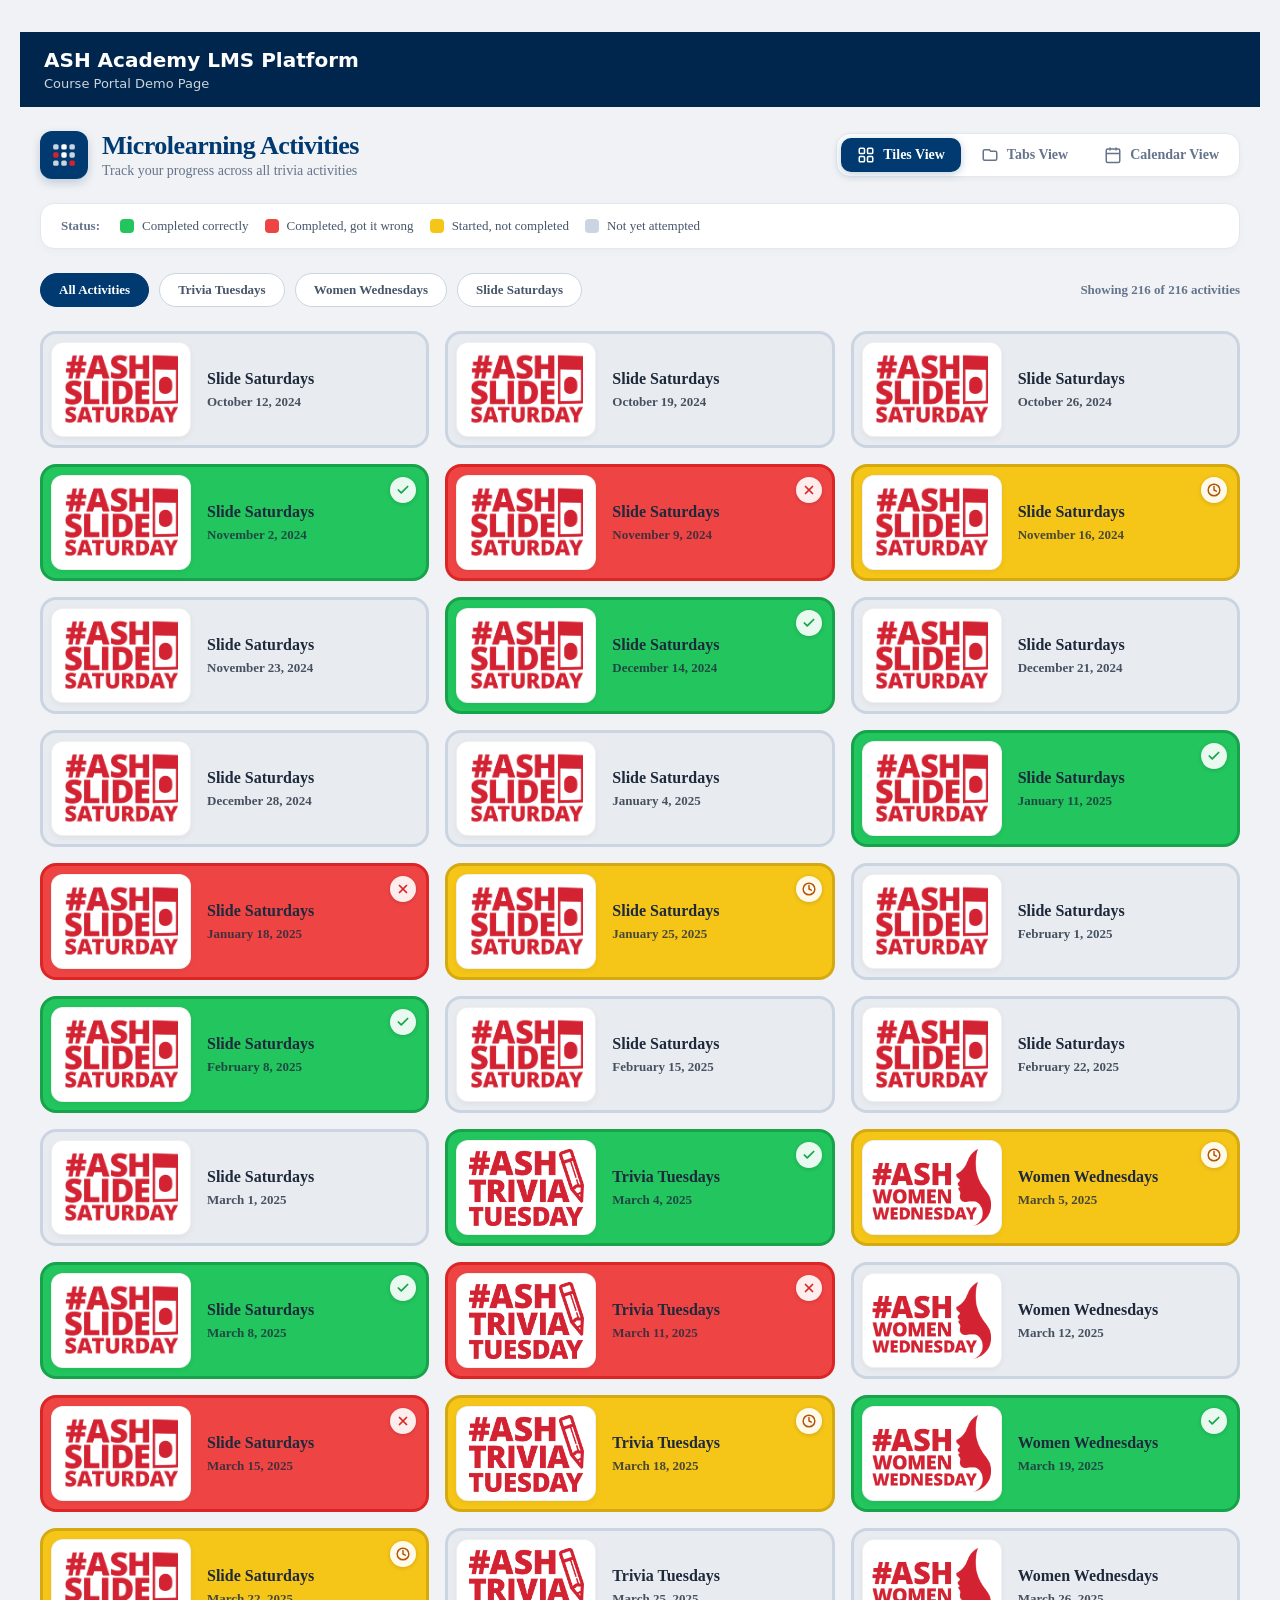
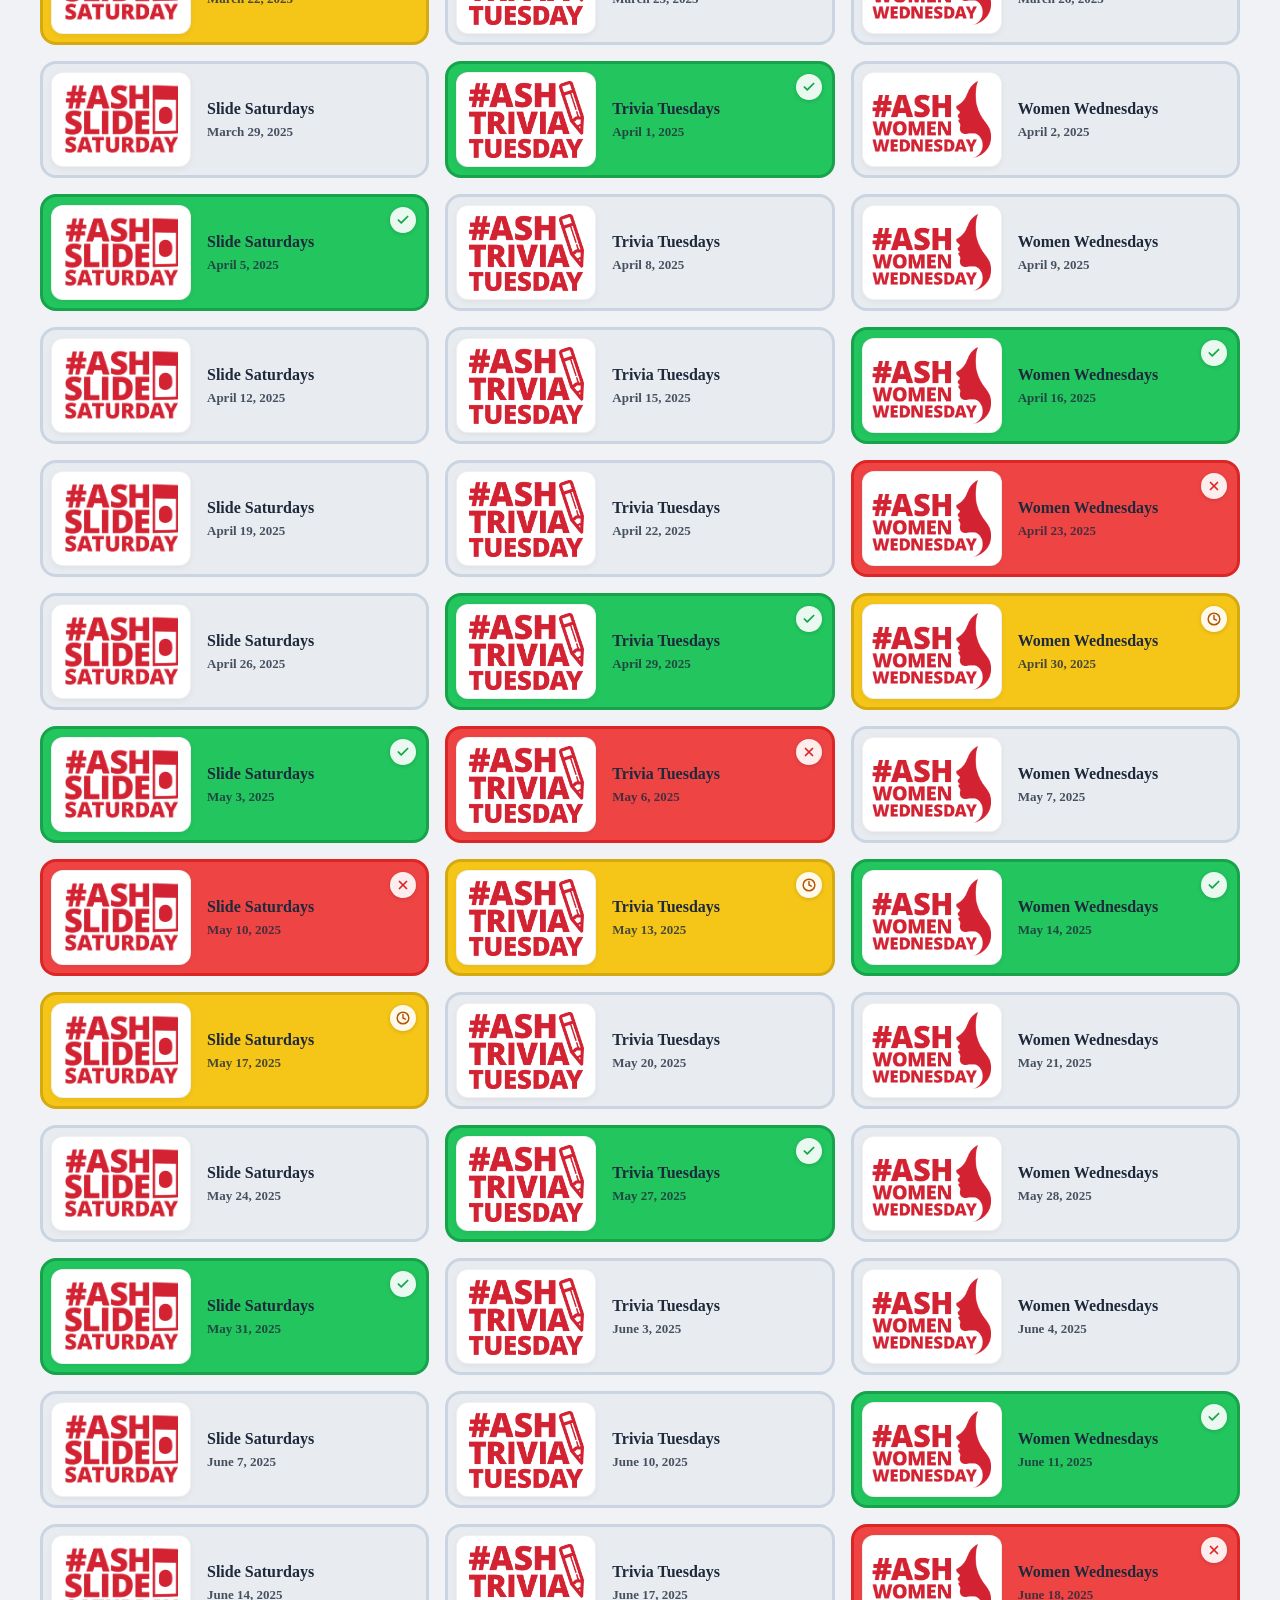
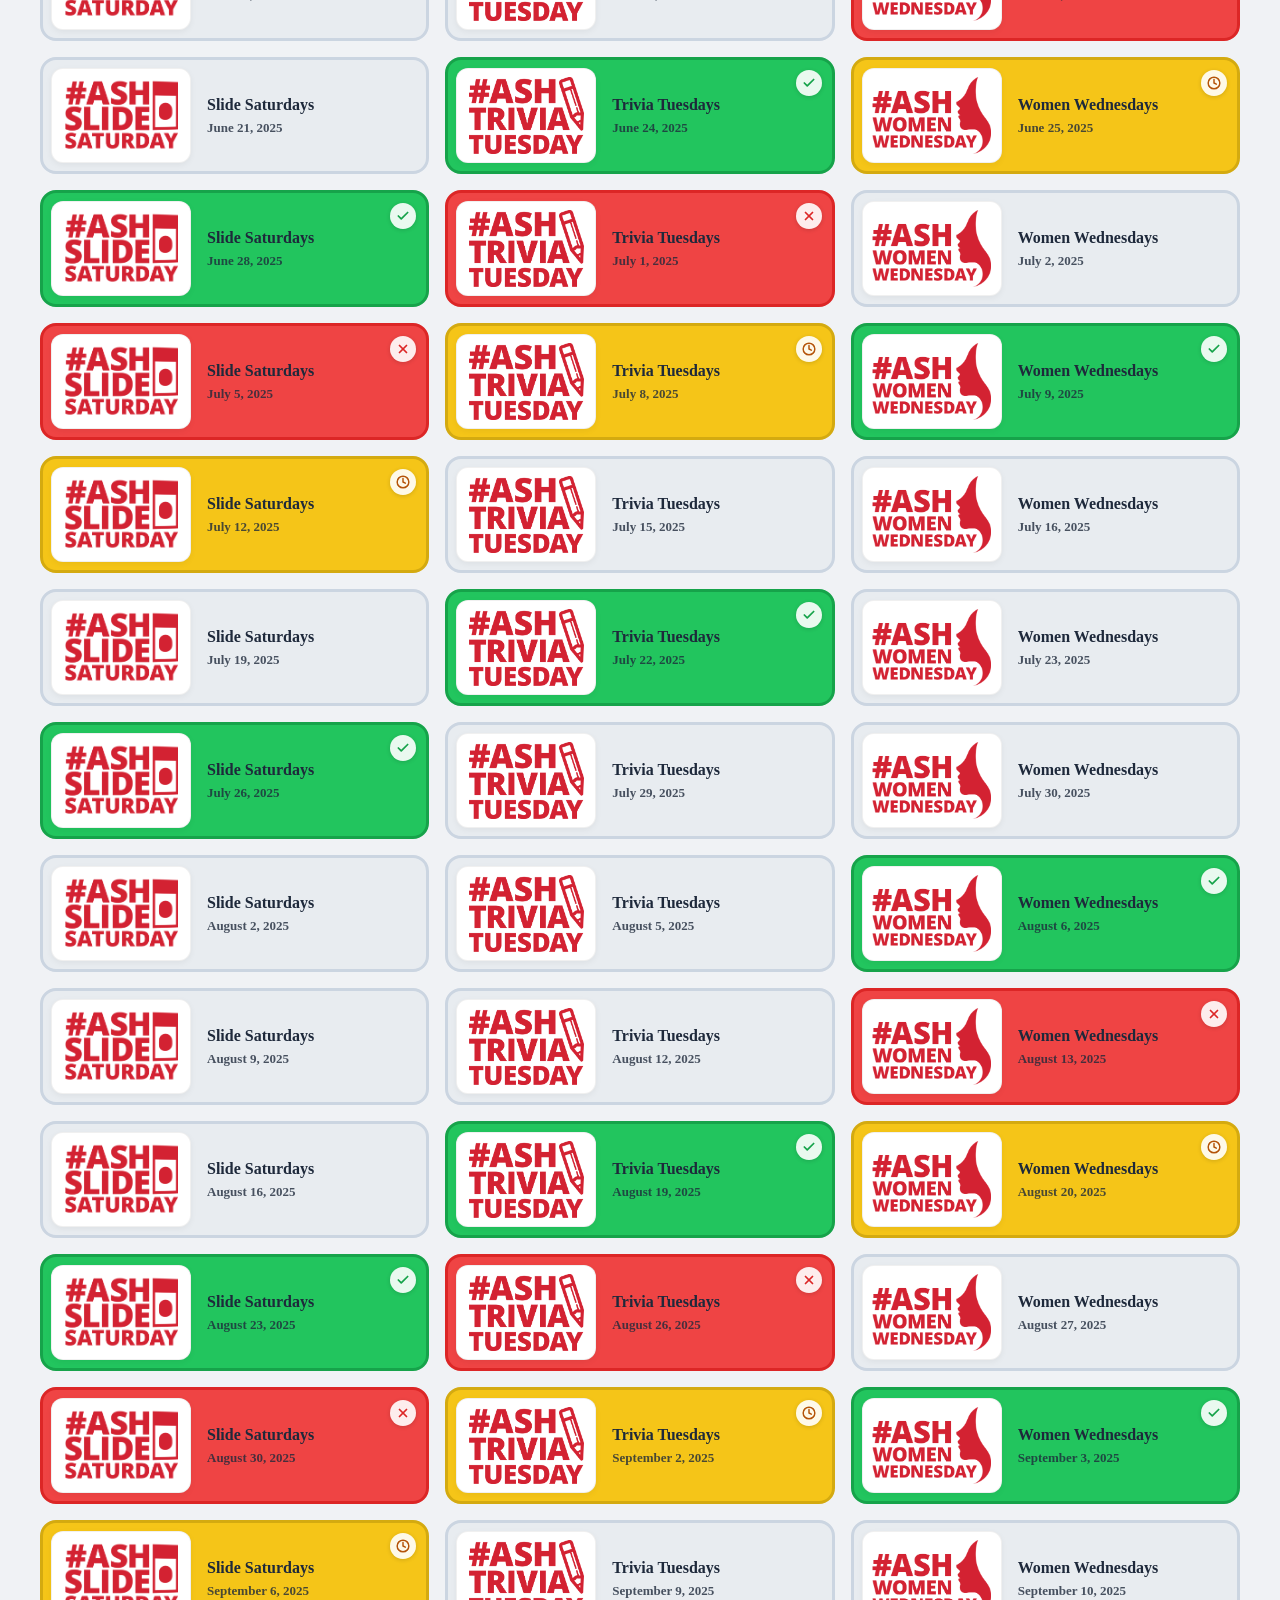
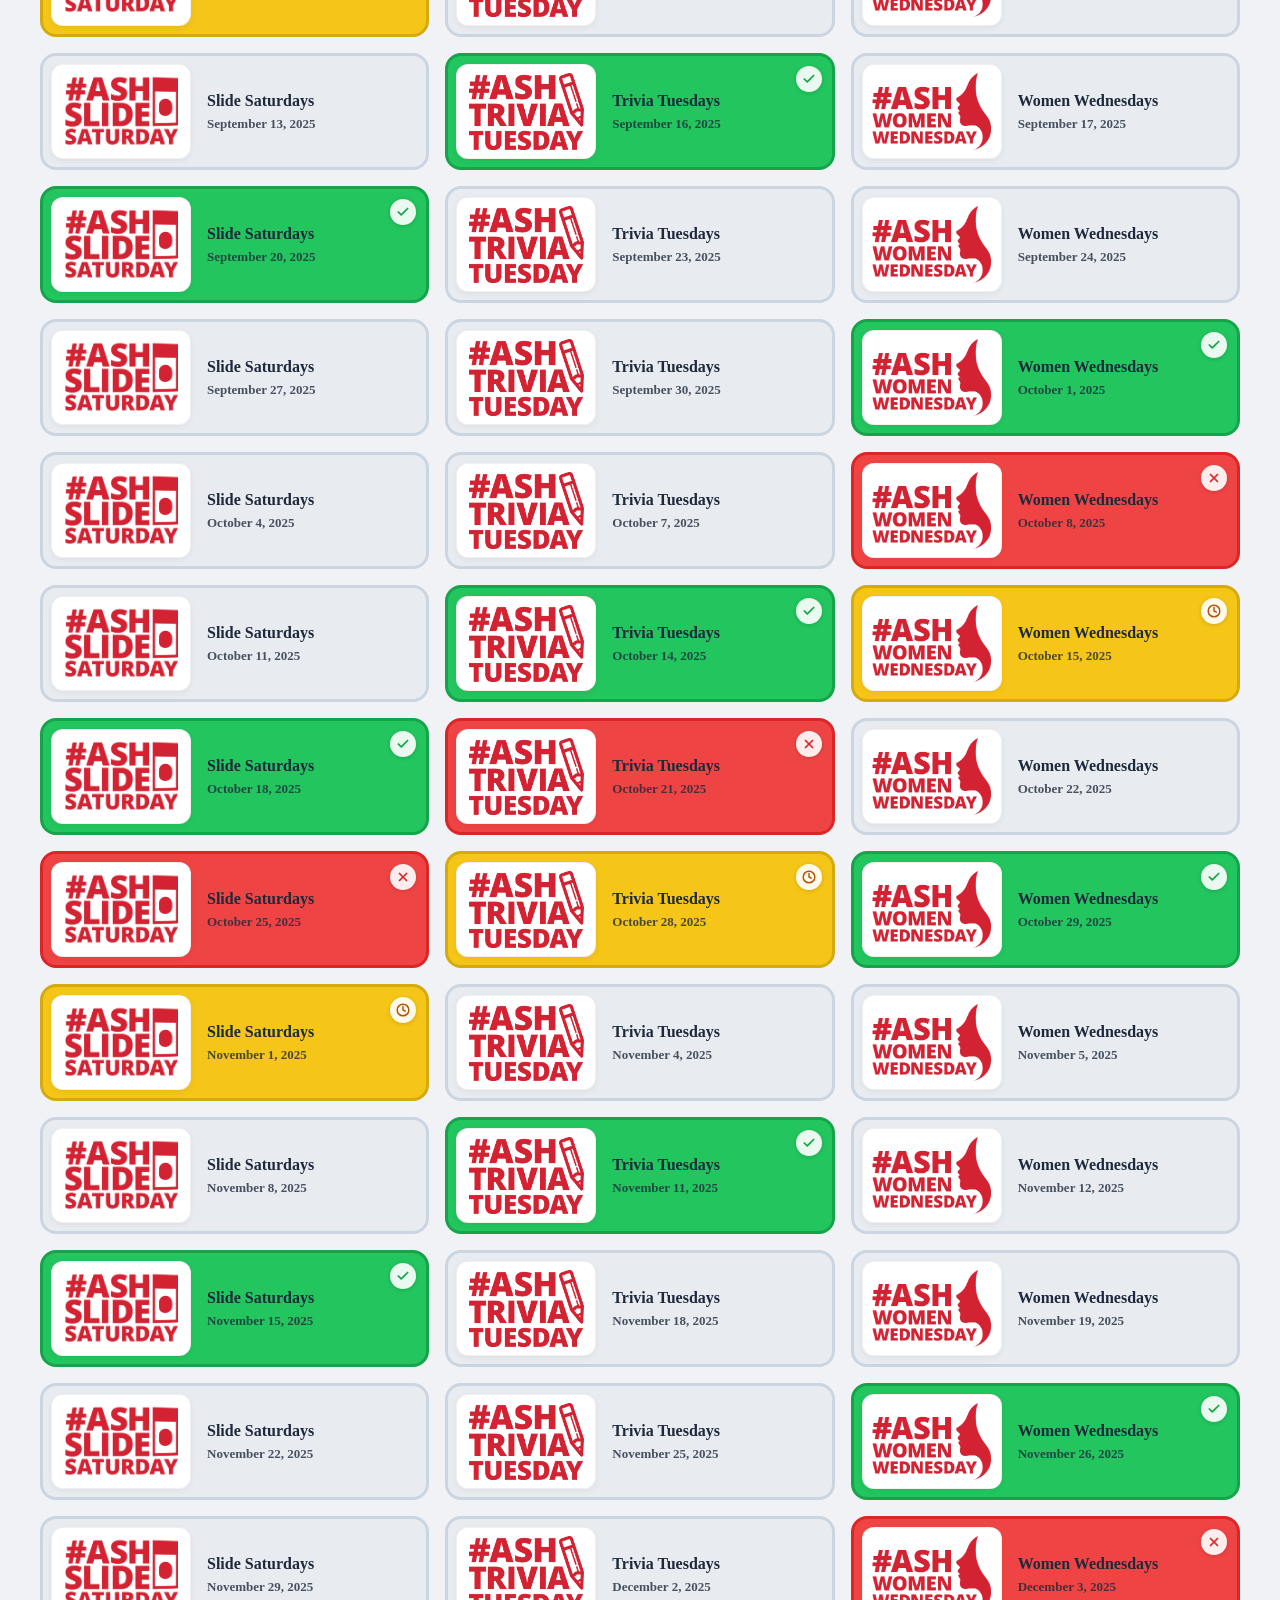
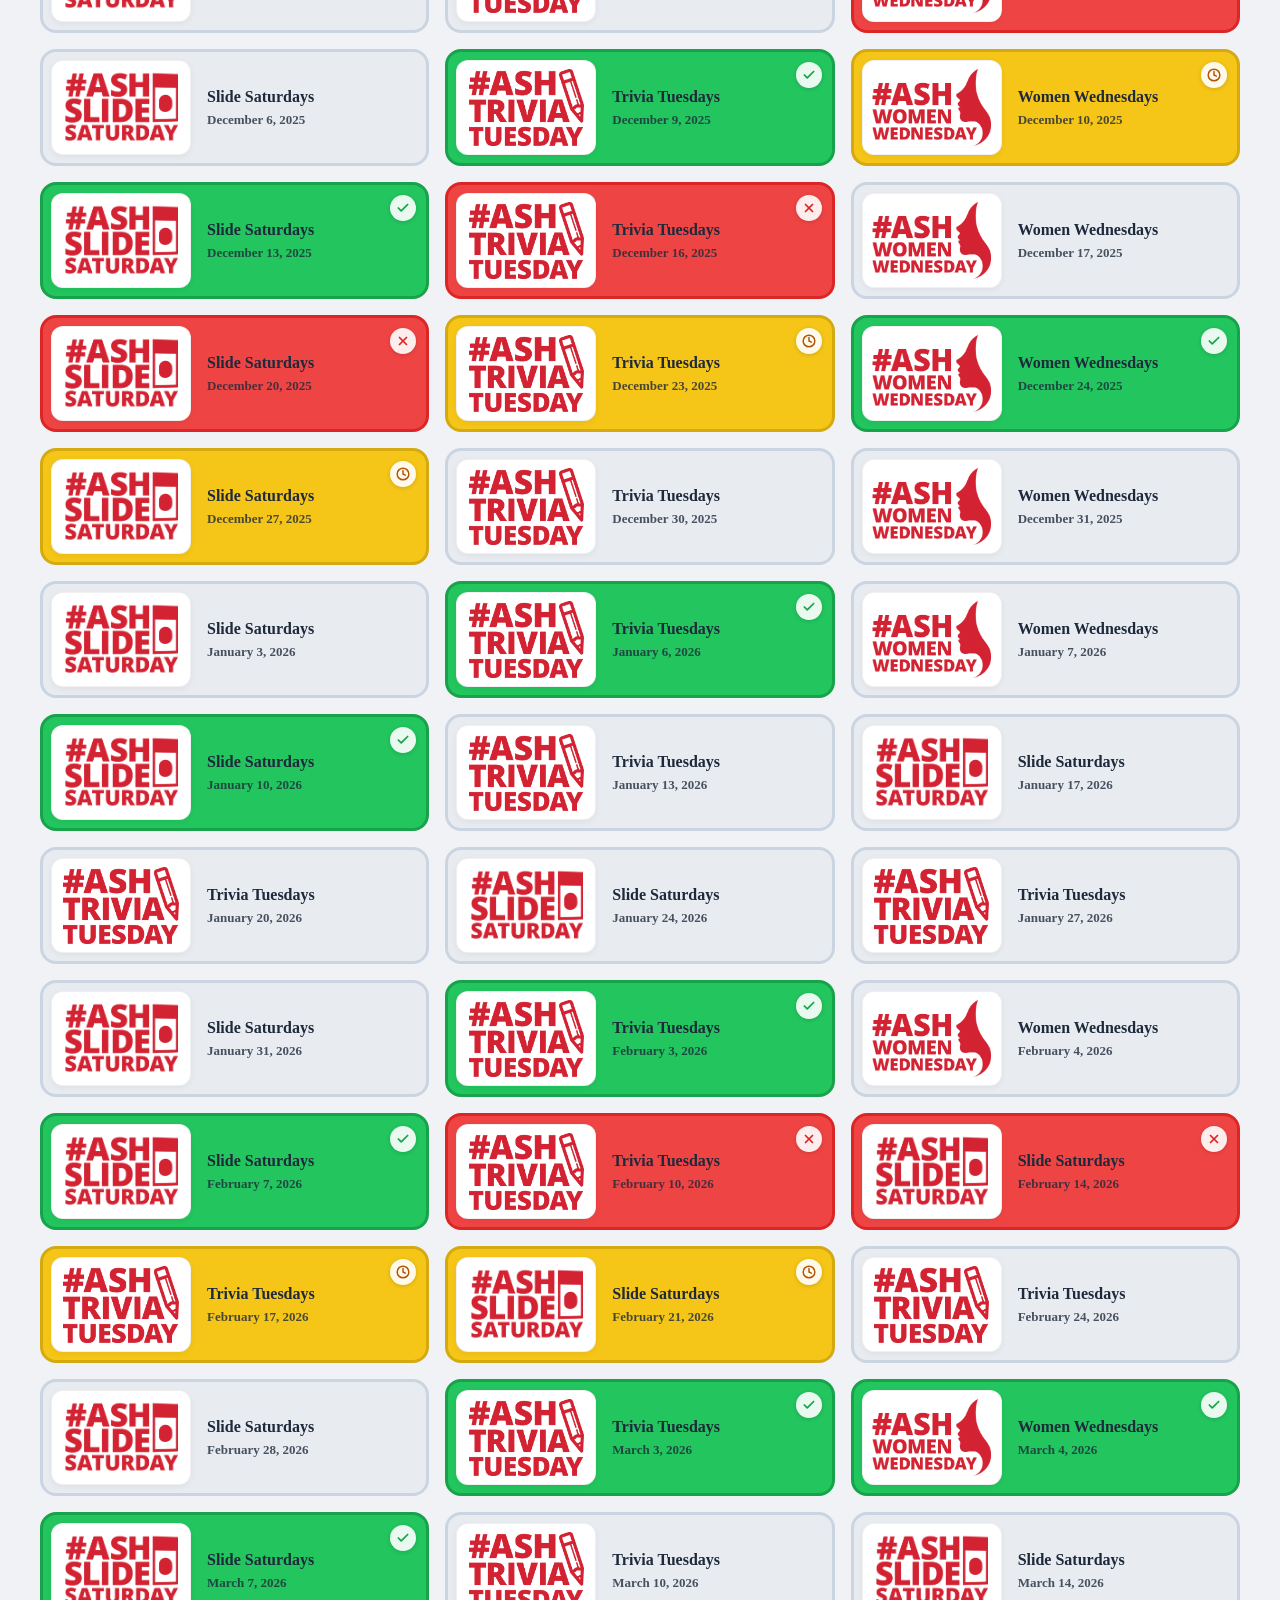
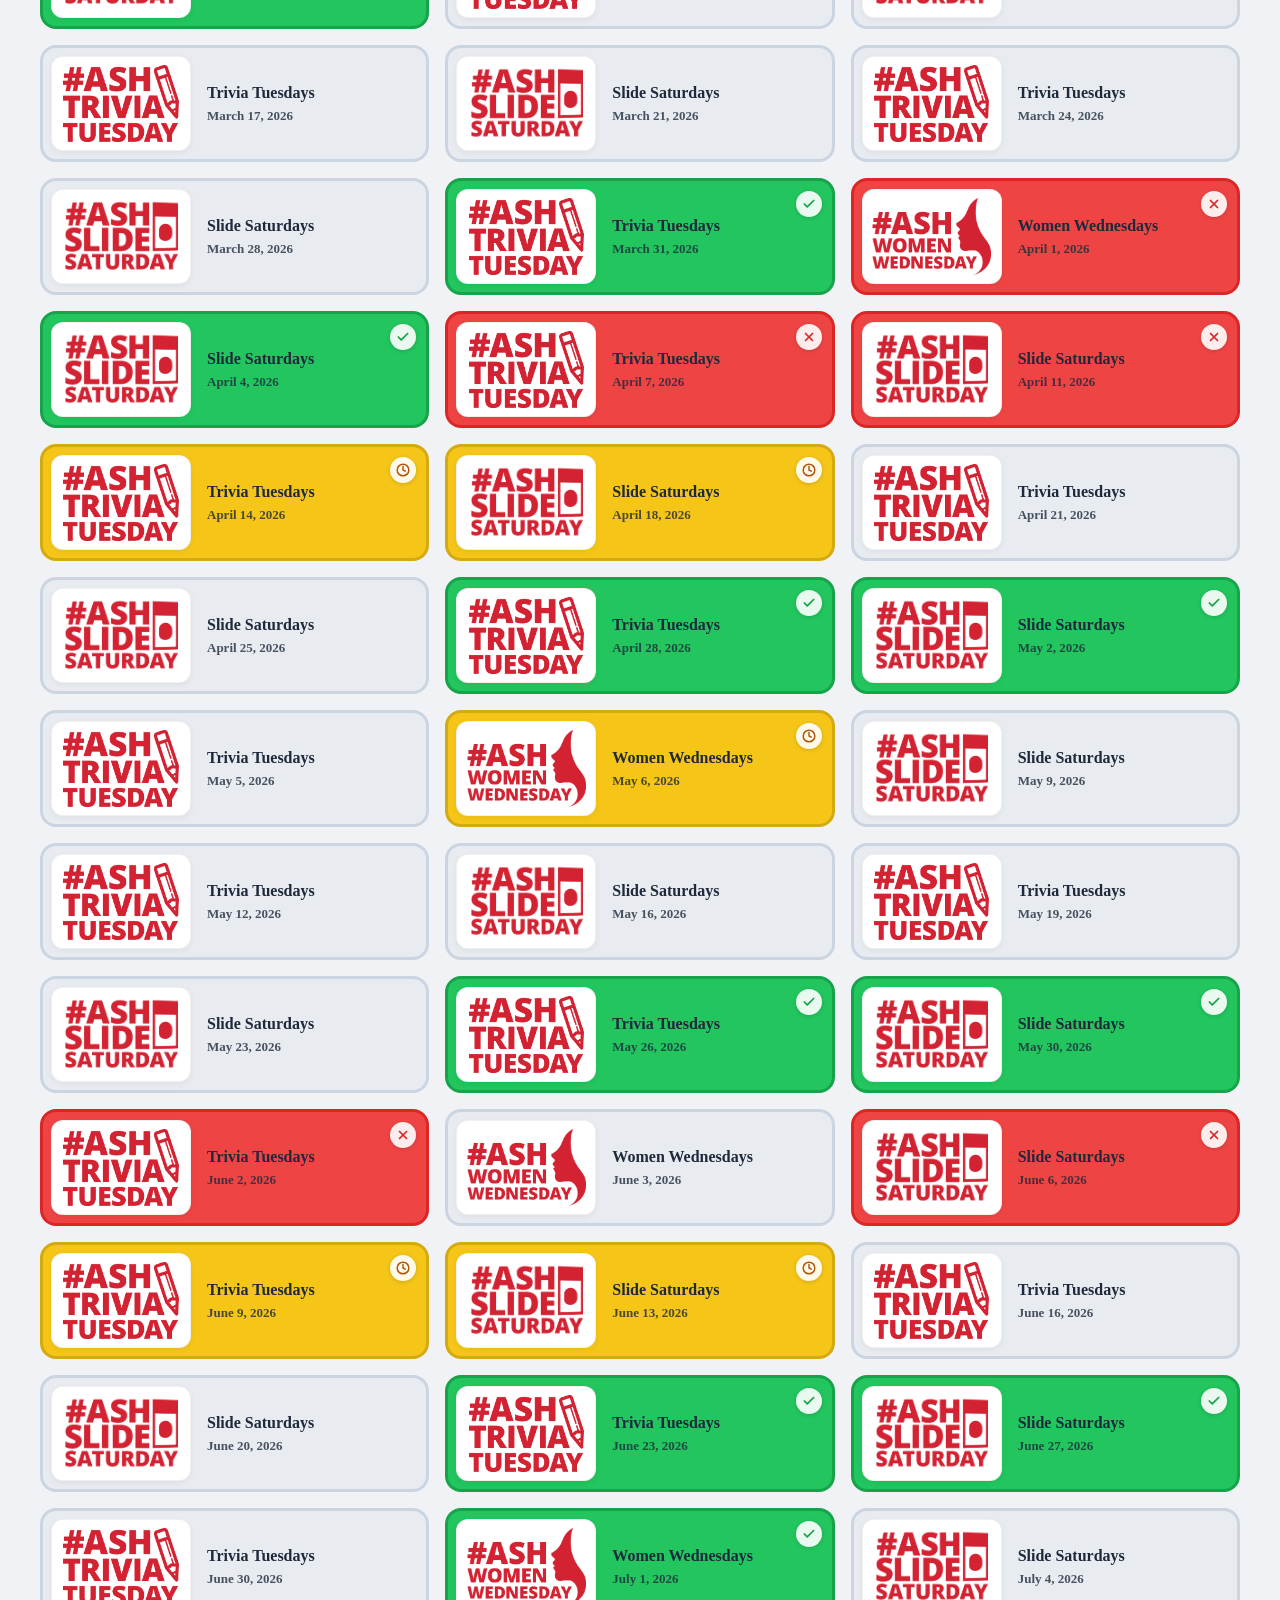
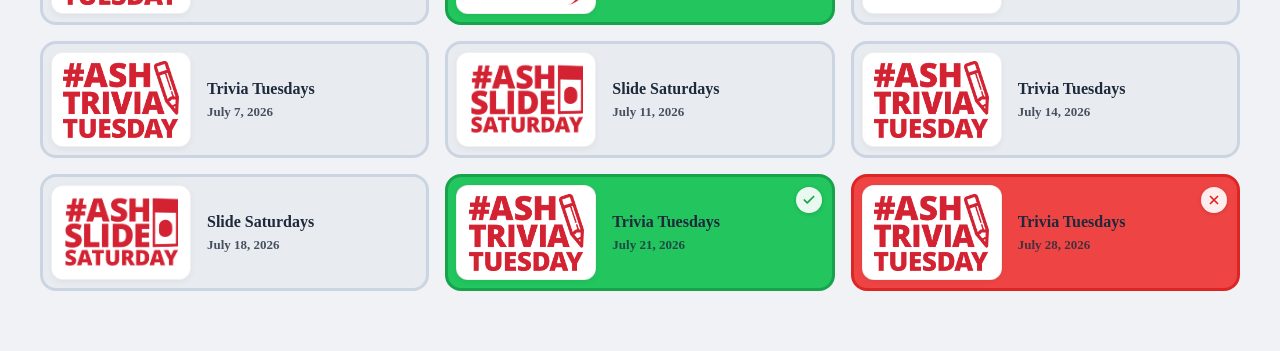
==== sample.html @ ac2ee383 "Remove fonts" ====
<!doctype html>
<html lang="en">
  <head>
    <meta charset="UTF-8" />
    <meta name="viewport" content="width=device-width, initial-scale=1.0" />
    <title>Sample LMS Page - ASH Academy</title>
    
    <!-- 1. Universal Embedded Loader (Add once to your LMS/Platform Header/Footer) -->
    <script src="loader.js" defer></script>
  </head>
  <body>

    <!-- Sample LMS Page Shell Header -->
    <div style="background: #00264d; color: #fff; padding: 16px 24px; font-family: system-ui, sans-serif; margin-bottom: 24px;">
      <h2 style="font-size: 20px; font-weight: 700; margin: 0;">ASH Academy LMS Platform</h2>
      <p style="font-size: 13px; opacity: 0.8; margin-top: 4px;">Course Portal Demo Page</p>
    </div>

    <!-- 2. Target Container: Simply place this div anywhere on your target page -->
    <div class="ash-microlearning-app"></div>

  </body>
</html>
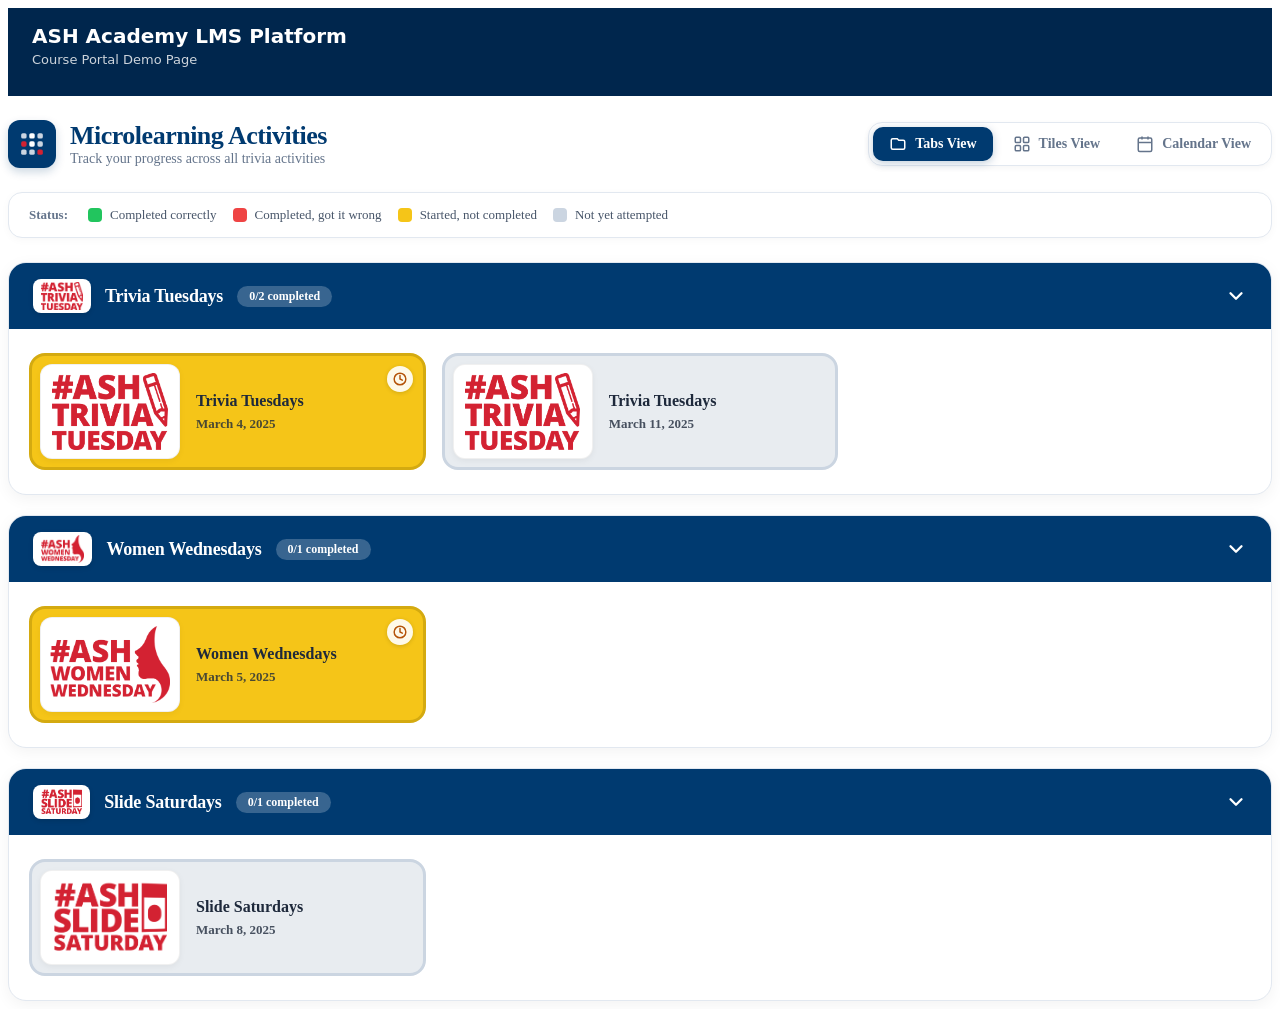
==== commit 242ce80e: "feat: implement dynamic LMS activity scraping from page DOM with JSON fallback" ====
--- a/sample.html
+++ b/sample.html
@@ -5,7 +5,7 @@
     <meta name="viewport" content="width=device-width, initial-scale=1.0" />
     <title>Sample LMS Page - ASH Academy</title>
     
-    <!-- 1. Universal Embedded Loader (Add once to your LMS/Platform Header/Footer) -->
+    <!-- Universal Embedded Loader (Add once to your LMS/Platform Header/Footer) -->
     <script src="loader.js" defer></script>
   </head>
   <body>
@@ -16,8 +16,72 @@
       <p style="font-size: 13px; opacity: 0.8; margin-top: 4px;">Course Portal Demo Page</p>
     </div>
 
-    <!-- 2. Target Container: Simply place this div anywhere on your target page -->
+    <!-- Target Container: Microlearning App renders here -->
     <div class="ash-microlearning-app"></div>
+
+    <!-- 
+      Host Page Activity List (Moodle LMS Course Page HTML).
+      The script dynamically extracts title, date, link, group, and completion status directly from these elements.
+    -->
+    <div style="display: none;">
+      <ul class="section">
+        <!-- Activity 1: Trivia Tuesdays - Contains 'Done: Student must view this activity to complete it' -> Status: 'Started, not completed' -->
+        <li class="activity activity-wrapper h5pactivity modtype_h5pactivity hasinfo" id="module-81242" data-for="cmitem" data-id="81242" data-indexed="true">
+          <div class="activity-item">
+            <div class="activityname">
+              <a href="https://academy.hematology.org/mod/h5pactivity/view.php?id=81242" class=" aalink " onclick="">
+                <span class="instancename">Trivia Tuesdays March 4, 2025 <span class="accesshide "> H5P</span></span>
+              </a>
+            </div>
+            <div class="activity-info">
+              <span class="badge-sm badge-success my-1 mr-1" role="listitem">
+                <strong class="mr-2">Done:</strong>
+                <span class="font-weight-normal">Student must view this activity to complete it</span>
+              </span>
+            </div>
+          </div>
+        </li>
+
+        <!-- Activity 2: Trivia Tuesdays - No completion badge -> Status: 'Not yet attempted' -->
+        <li class="activity activity-wrapper h5pactivity modtype_h5pactivity hasinfo" id="module-81243" data-for="cmitem" data-id="81243" data-indexed="true">
+          <div class="activity-item">
+            <div class="activityname">
+              <a href="https://academy.hematology.org/mod/h5pactivity/view.php?id=81243" class=" aalink " onclick="">
+                <span class="instancename">Trivia Tuesdays March 11, 2025 <span class="accesshide "> H5P</span></span>
+              </a>
+            </div>
+          </div>
+        </li>
+
+        <!-- Activity 3: Women Wednesdays - Contains completion badge -> Status: 'Started, not completed' -->
+        <li class="activity activity-wrapper h5pactivity modtype_h5pactivity hasinfo" id="module-81244" data-for="cmitem" data-id="81244" data-indexed="true">
+          <div class="activity-item">
+            <div class="activityname">
+              <a href="https://academy.hematology.org/mod/h5pactivity/view.php?id=81244" class=" aalink " onclick="">
+                <span class="instancename">Women Wednesdays March 5, 2025 <span class="accesshide "> H5P</span></span>
+              </a>
+            </div>
+            <div class="activity-info">
+              <span class="badge-sm badge-success my-1 mr-1" role="listitem">
+                <strong class="mr-2">Done:</strong>
+                <span class="font-weight-normal">Student must view this activity to complete it</span>
+              </span>
+            </div>
+          </div>
+        </li>
+
+        <!-- Activity 4: Slide Saturdays - No completion badge -> Status: 'Not yet attempted' -->
+        <li class="activity activity-wrapper h5pactivity modtype_h5pactivity hasinfo" id="module-81245" data-for="cmitem" data-id="81245" data-indexed="true">
+          <div class="activity-item">
+            <div class="activityname">
+              <a href="https://academy.hematology.org/mod/h5pactivity/view.php?id=81245" class=" aalink " onclick="">
+                <span class="instancename">Slide Saturdays March 8, 2025 <span class="accesshide "> H5P</span></span>
+              </a>
+            </div>
+          </div>
+        </li>
+      </ul>
+    </div>
 
   </body>
 </html>
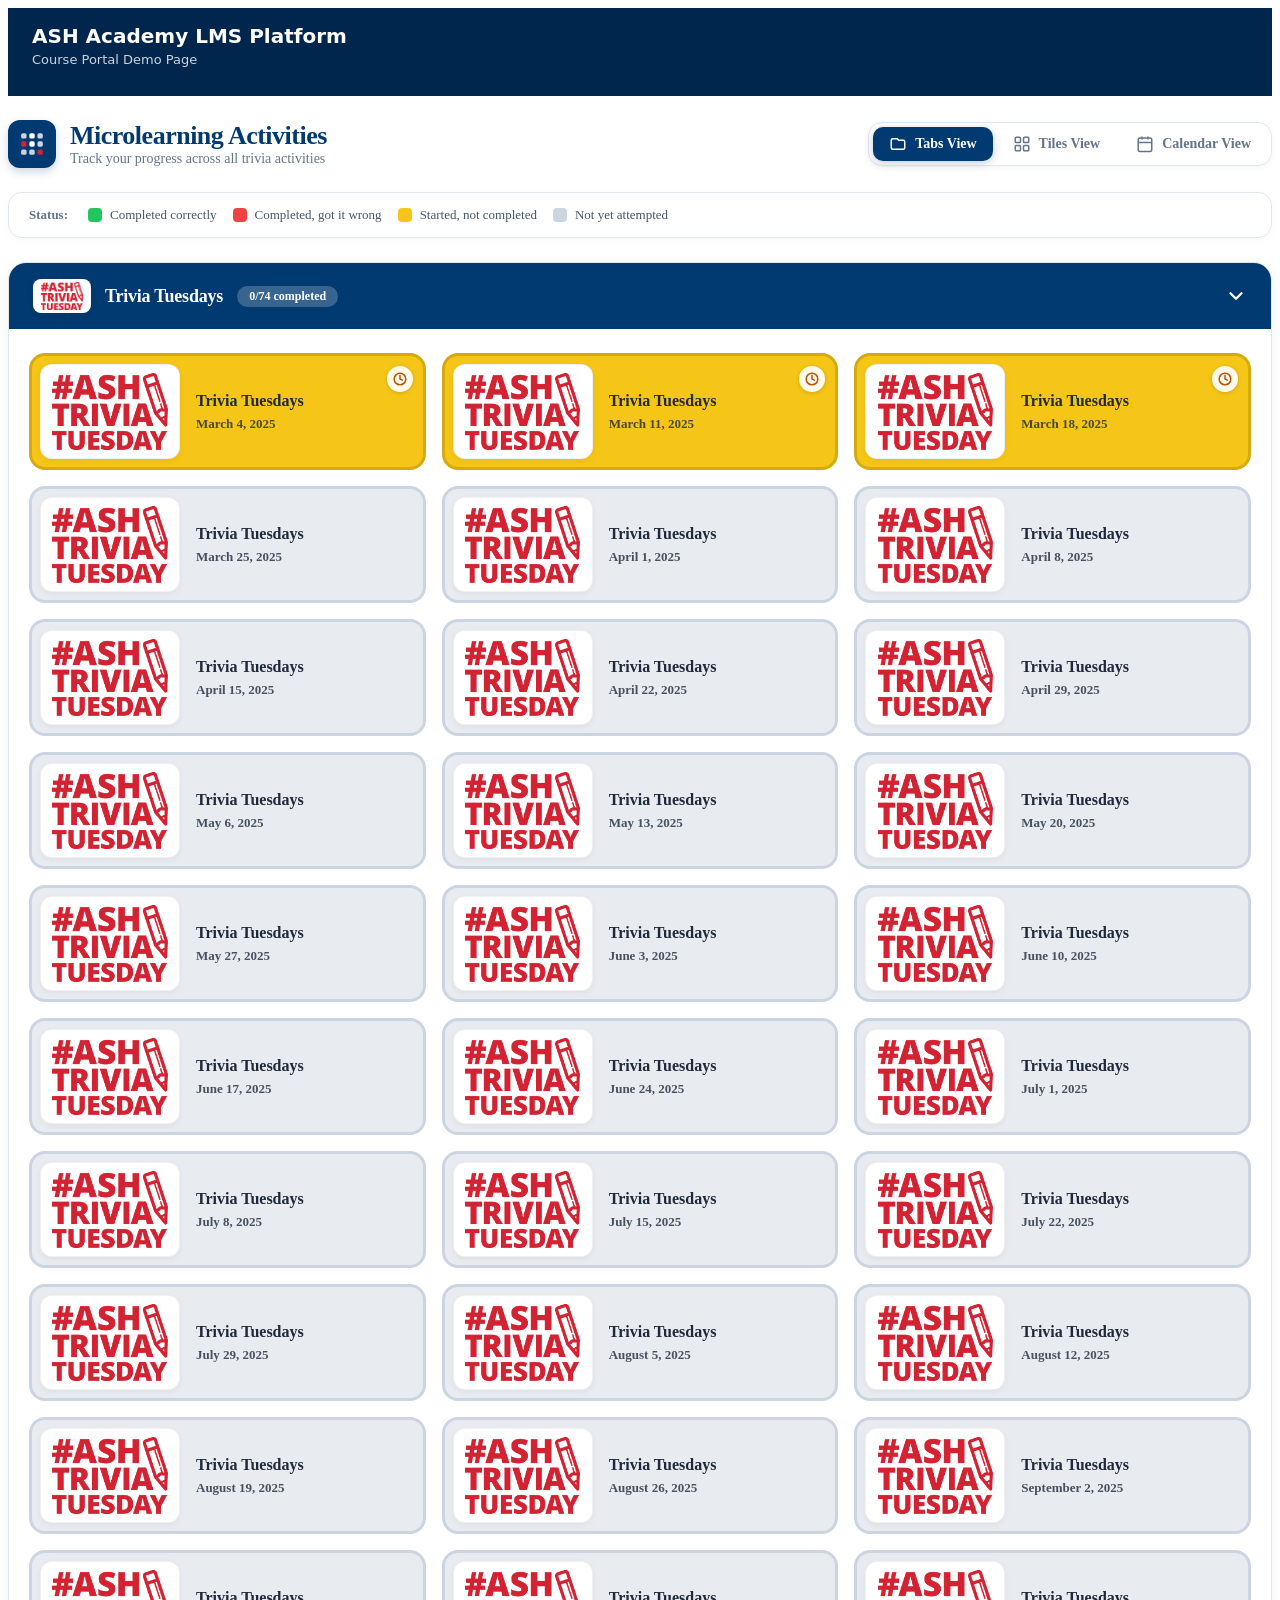
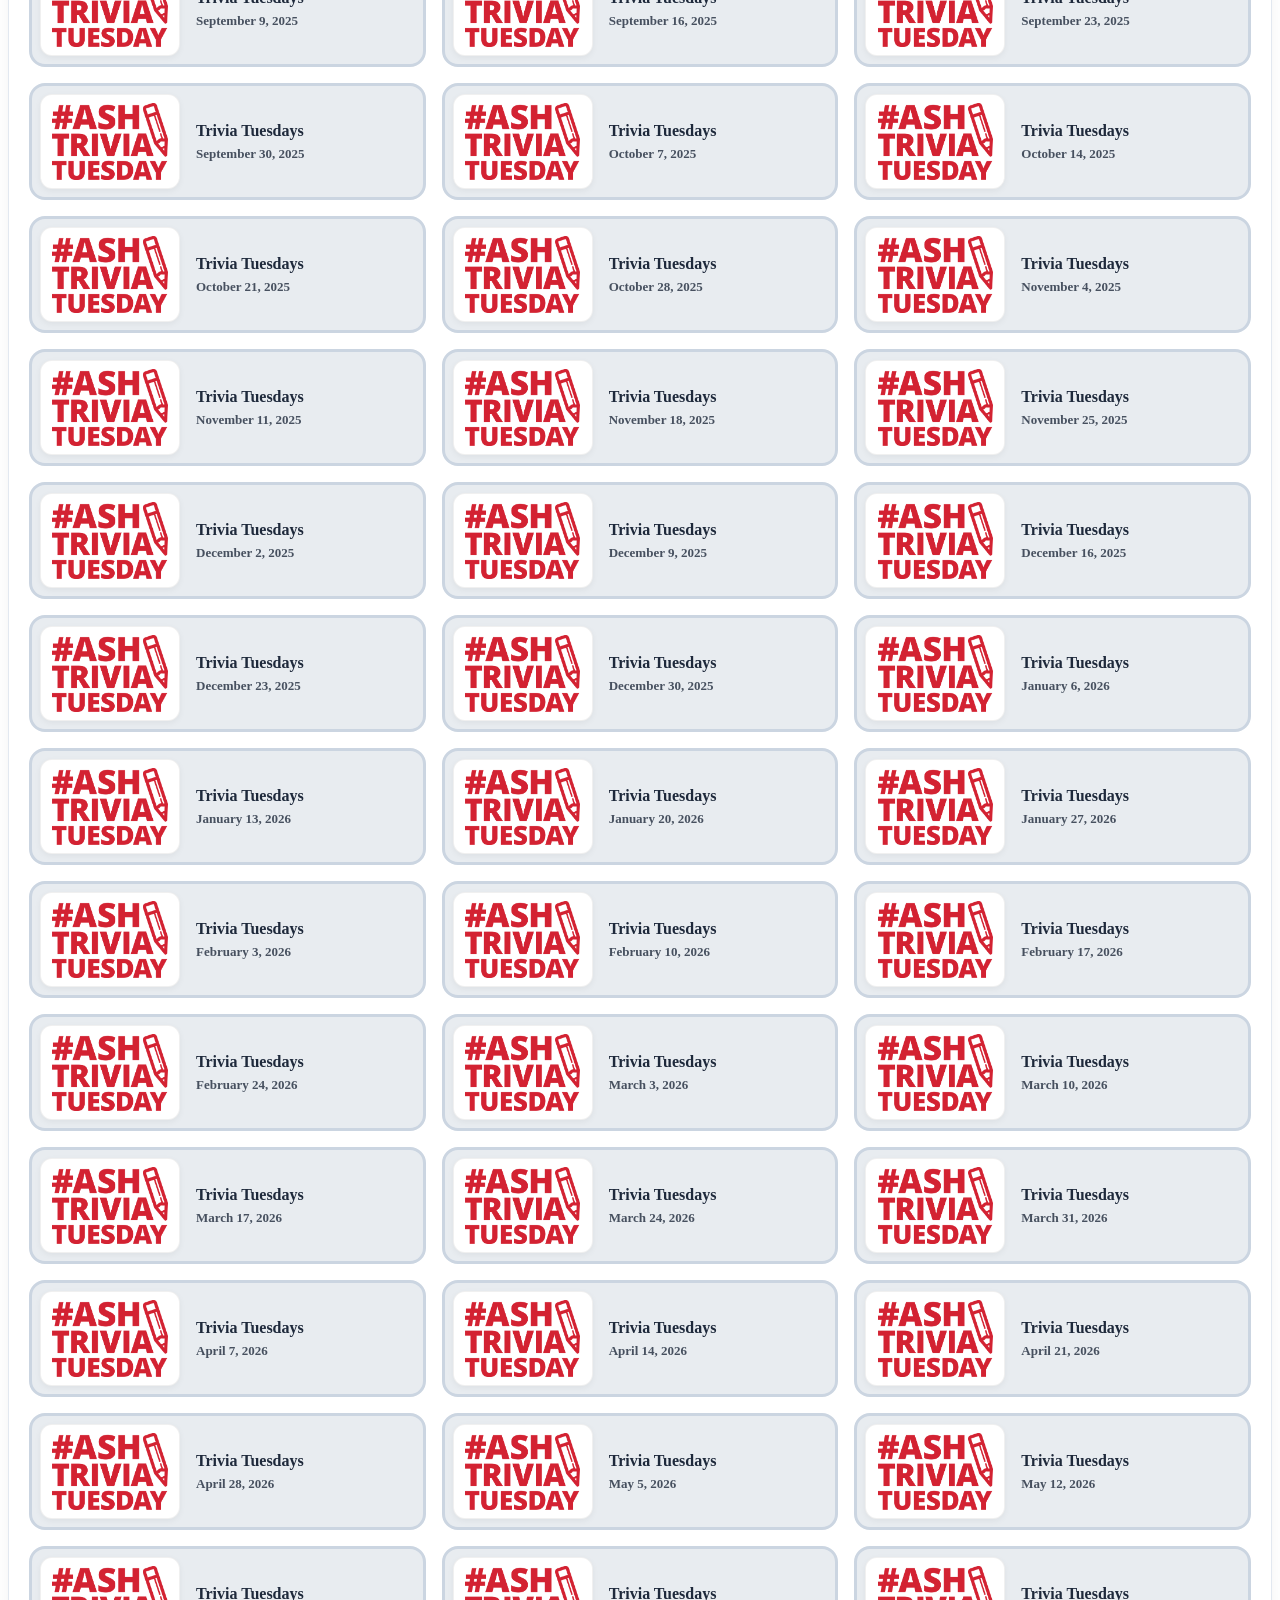
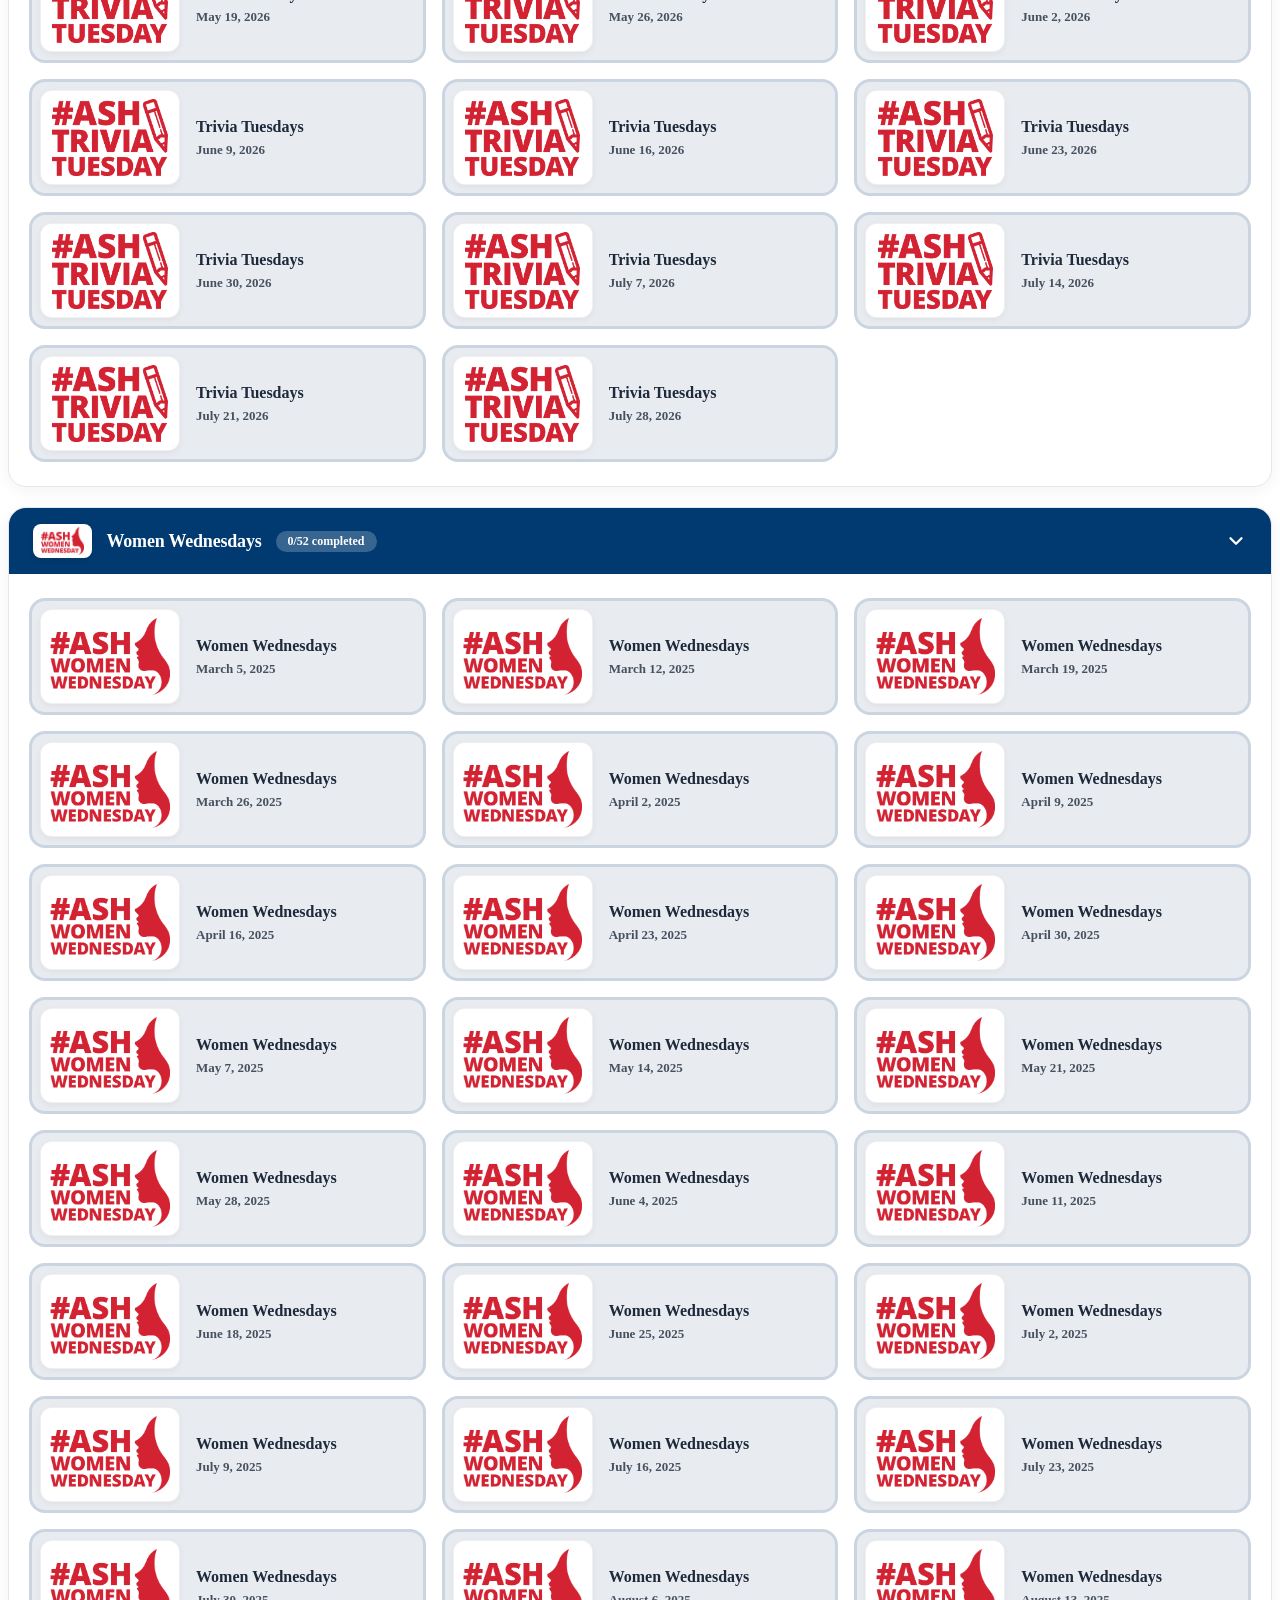
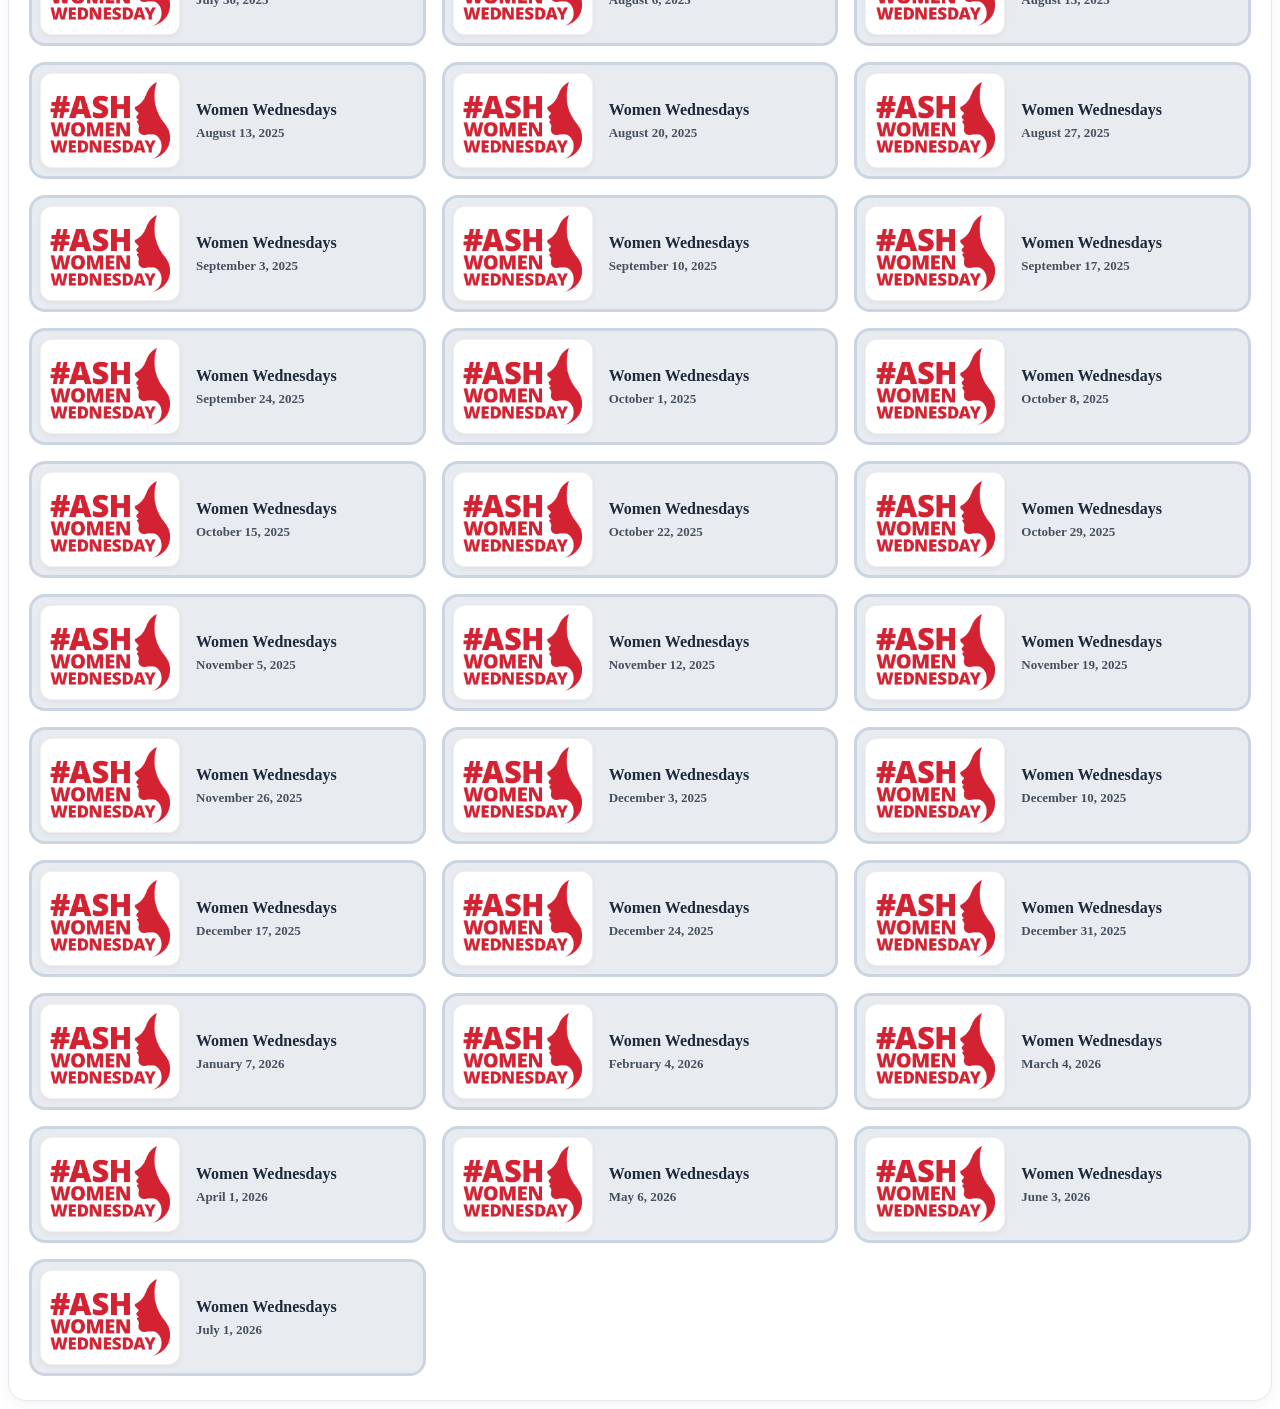
==== commit 25673c0d: "refactor: update sample LMS HTML to reflect new course structure and container classes" ====
--- a/sample.html
+++ b/sample.html
@@ -1,87 +1,8615 @@
 <!doctype html>
 <html lang="en">
-  <head>
-    <meta charset="UTF-8" />
-    <meta name="viewport" content="width=device-width, initial-scale=1.0" />
-    <title>Sample LMS Page - ASH Academy</title>
-    
-    <!-- Universal Embedded Loader (Add once to your LMS/Platform Header/Footer) -->
-    <script src="loader.js" defer></script>
-  </head>
-  <body>
-
-    <!-- Sample LMS Page Shell Header -->
-    <div style="background: #00264d; color: #fff; padding: 16px 24px; font-family: system-ui, sans-serif; margin-bottom: 24px;">
-      <h2 style="font-size: 20px; font-weight: 700; margin: 0;">ASH Academy LMS Platform</h2>
-      <p style="font-size: 13px; opacity: 0.8; margin-top: 4px;">Course Portal Demo Page</p>
-    </div>
-
-    <!-- Target Container: Microlearning App renders here -->
-    <div class="ash-microlearning-app"></div>
-
-    <!-- 
+
+<head>
+  <meta charset="UTF-8" />
+  <meta name="viewport" content="width=device-width, initial-scale=1.0" />
+  <title>Sample LMS Page - ASH Academy</title>
+
+  <!-- Universal Embedded Loader (Add once to your LMS/Platform Header/Footer) -->
+  <script src="loader.js" defer></script>
+</head>
+
+<body>
+
+  <!-- Sample LMS Page Shell Header -->
+  <div
+    style="background: #00264d; color: #fff; padding: 16px 24px; font-family: system-ui, sans-serif; margin-bottom: 24px;">
+    <h2 style="font-size: 20px; font-weight: 700; margin: 0;">ASH Academy LMS Platform</h2>
+    <p style="font-size: 13px; opacity: 0.8; margin-top: 4px;">Course Portal Demo Page</p>
+  </div>
+
+  <!-- Target Container: Microlearning App renders here -->
+  <div class="ash-microlearning-app"></div>
+
+  <!-- 
       Host Page Activity List (Moodle LMS Course Page HTML).
       The script dynamically extracts title, date, link, group, and completion status directly from these elements.
     -->
-    <div style="display: none;">
-      <ul class="section">
-        <!-- Activity 1: Trivia Tuesdays - Contains 'Done: Student must view this activity to complete it' -> Status: 'Started, not completed' -->
-        <li class="activity activity-wrapper h5pactivity modtype_h5pactivity hasinfo" id="module-81242" data-for="cmitem" data-id="81242" data-indexed="true">
-          <div class="activity-item">
-            <div class="activityname">
-              <a href="https://academy.hematology.org/mod/h5pactivity/view.php?id=81242" class=" aalink " onclick="">
-                <span class="instancename">Trivia Tuesdays March 4, 2025 <span class="accesshide "> H5P</span></span>
-              </a>
-            </div>
-            <div class="activity-info">
-              <span class="badge-sm badge-success my-1 mr-1" role="listitem">
-                <strong class="mr-2">Done:</strong>
-                <span class="font-weight-normal">Student must view this activity to complete it</span>
+  <div style="display: none;">
+    <ul class="section">
+
+      <li id="section-4" class="section course-section main  clearfix
+                             
+                            " data-sectionid="4" data-sectionreturnid="0" data-for="section" data-id="24407"
+        data-number="4" data-indexed="true">
+
+        <div class="course-section-header d-flex align-items-center" data-for="section_title" data-id="24407"
+          data-number="4">
+          <div class="bulkselect align-self-center d-none" data-for="sectionBulkSelect">
+            <input id="sectionCheckbox24407" type="checkbox" data-id="24407" data-action="toggleSelectionSection"
+              data-bulkcheckbox="1">
+            <label class="sr-only" for="sectionCheckbox24407">
+              Select topic Trivia Tuesdays
+            </label>
+          </div>
+          <div class="rui-course-header-btn d-flex align-items-start position-relative col">
+            <a role="button" data-toggle="collapse" data-for="sectiontoggler" href="#coursecontentcollapse4"
+              id="collapssesection4" aria-expanded="false" aria-controls="coursecontentcollapse4" class="rui-course-header-btn-icon icons-collapse-expand justify-content-center
+                                                    stretched-link 
+                                                    collapsed " aria-label="Trivia Tuesdays">
+              <span class="icon expanded-icon" title="Collapse">
+                <svg width="20" height="20" viewBox="0 0 24 24" fill="none" xmlns="http://www.w3.org/2000/svg">
+                  <path d="M12 15.25L16.25 9.75H7.75L12 15.25Z" stroke="currentColor" stroke-width="1.5"
+                    stroke-linecap="round" stroke-linejoin="round"></path>
+                </svg>
               </span>
+              <span class="icon collapsed-icon" title="Expand">
+                <span class="dir-rtl-hide">
+                  <svg width="20" height="20" viewBox="0 0 24 24" fill="none" xmlns="http://www.w3.org/2000/svg">
+                    <path d="M14.25 12L8.75 7.75V16.25L14.25 12Z" stroke="currentColor" stroke-width="1.5"
+                      stroke-linecap="round" stroke-linejoin="round"></path>
+                  </svg>
+                </span>
+                <span class="dir-ltr-hide">
+                  <svg width="20" height="20" viewBox="0 0 24 24" fill="none" xmlns="http://www.w3.org/2000/svg">
+                    <path d="M8.75 12L14.25 7.75V16.25L8.75 12Z" stroke="currentColor" stroke-width="1.5"
+                      stroke-linecap="round" stroke-linejoin="round"></path>
+                  </svg>
+                </span>
+              </span>
+            </a>
+            <h3 class="sectionname course-content-item d-flex align-self-stretch align-items-center mb-0"
+              id="sectionid-24407-title" data-for="section_title" data-id="24407" data-number="4">
+              Trivia Tuesdays
+            </h3>
+          </div>
+          <div data-region="sectionbadges" class="sectionbadges d-flex align-items-center">
+          </div>
+        </div>
+        <div id="coursecontentcollapse4" class="content 
+                                    course-content-item-content collapse 
+                                ">
+          <div class="" data-for="sectioninfo">
+            <div class="rui-course-summary course-description-item summarytext">
+              <div class="description-inner">
+                <div class="no-overflow">
+                  <p dir="ltr" style="text-align: left;"><span data-contrast="auto" xml:lang="EN-US"
+                      lang="EN-US">Preparing for your hematology boards? Sharpen your clinical reasoning with
+                    </span><span data-contrast="auto" xml:lang="EN-US" lang="EN-US">Trivia Tuesdays: Single-best-answer,
+                      board-style questions modeled on the format you'll see on your ABIM exam.&nbsp;</span><span
+                      data-ccp-props="{}">&nbsp;</span><br></p>
+                </div>
+              </div>
             </div>
           </div>
-        </li>
-
-        <!-- Activity 2: Trivia Tuesdays - No completion badge -> Status: 'Not yet attempted' -->
-        <li class="activity activity-wrapper h5pactivity modtype_h5pactivity hasinfo" id="module-81243" data-for="cmitem" data-id="81243" data-indexed="true">
-          <div class="activity-item">
-            <div class="activityname">
-              <a href="https://academy.hematology.org/mod/h5pactivity/view.php?id=81243" class=" aalink " onclick="">
-                <span class="instancename">Trivia Tuesdays March 11, 2025 <span class="accesshide "> H5P</span></span>
-              </a>
+          <ul class="rui-section section img-text  d-block " data-for="cmlist">
+            <li class="activity activity-wrapper h5pactivity modtype_h5pactivity  hasinfo " id="module-81242"
+              data-for="cmitem" data-id="81242" data-indexed="true">
+              <div class="activity-item " data-activityname="Trivia Tuesdays March 4, 2025">
+                <div class="bulkselect d-none" data-for="cmBulkSelect">
+                  <input id="cmCheckbox81242" type="checkbox" data-id="81242" data-action="toggleSelectionCm"
+                    data-bulkcheckbox="1" disabled="">
+                  <label class="sr-only" for="cmCheckbox81242">
+                    Select activity Trivia Tuesdays March 4, 2025
+                  </label>
+                </div>
+                <div class="rui--activity-notautomatic rui--activity-is-automaticrui--activity-is-manual">
+
+
+                  <div data-region="activity-information" data-activityname="Trivia Tuesdays March 4, 2025"
+                    class="activity-information">
+                    <div data-region="completion-info">
+                      <div class="rui-completion-info mb-2 automatic-completion-conditions"
+                        data-region="completionrequirements" role="list"
+                        aria-label="Completion requirements for Trivia Tuesdays March 4, 2025">
+                        <span class="badge-sm badge-success my-1 mr-1" role="listitem">
+                          <strong class="mr-2">Done:</strong> <span class="font-weight-normal">Student must view this
+                            activity to complete it</span>
+                        </span>
+                      </div>
+                    </div>
+                  </div>
+
+
+                  <div class="activity-basis d-flex align-items-center">
+                    <div class="d-flex flex-column flex-md-row w-100 align-self-start">
+                      <div class="activity-instance d-flex flex-column">
+                        <div class="activitytitle media  modtype_h5pactivity position-relative align-self-start">
+                          <div class="activityiconcontainer content courseicon align-self-start">
+                            <img
+                              src="https://academy.hematology.org/theme/image.php/space/h5pactivity/1786049557/monologo?filtericon=1"
+                              class="activityicon " alt="h5pactivity icon" aria-hidden="true">
+                          </div>
+                          <div class="media-body align-self-center">
+                            <div class="rui-pluginname">
+                              iLearn
+                            </div>
+                            <div class="activityname">
+                              <div class="rui-activity-instance d-flex flex-column">
+                                <div class="activitytitle media  modtype_ position-relative align-self-start">
+                                  <div class="media-body align-self-center">
+                                    <div class="rui-pluginname"> </div>
+                                    <div class="activityname"> <a
+                                        href="https://academy.hematology.org/mod/h5pactivity/view.php?id=81242"
+                                        class=" aalink " onclick=""> <span class="instancename">Trivia Tuesdays March 4,
+                                          2025 <span class="accesshide "> H5P</span></span> </a> </div>
+                                  </div>
+                                </div>
+                              </div>
+
+                            </div>
+                          </div>
+                        </div>
+                      </div>
+                    </div>
+
+                  </div>
+
+                  <div class="rui-contentafterlink description">
+                  </div>
+                </div>
+              </div>
+            </li>
+            <li class="activity activity-wrapper h5pactivity modtype_h5pactivity  hasinfo " id="module-81221"
+              data-for="cmitem" data-id="81221" data-indexed="true">
+              <div class="activity-item " data-activityname="Trivia Tuesdays March 11, 2025">
+                <div class="bulkselect d-none" data-for="cmBulkSelect">
+                  <input id="cmCheckbox81221" type="checkbox" data-id="81221" data-action="toggleSelectionCm"
+                    data-bulkcheckbox="1" disabled="">
+                  <label class="sr-only" for="cmCheckbox81221">
+                    Select activity Trivia Tuesdays March 11, 2025
+                  </label>
+                </div>
+                <div class="rui--activity-notautomatic rui--activity-is-automaticrui--activity-is-manual">
+
+
+                  <div data-region="activity-information" data-activityname="Trivia Tuesdays March 11, 2025"
+                    class="activity-information">
+                    <div data-region="completion-info">
+                      <div class="rui-completion-info mb-2 automatic-completion-conditions"
+                        data-region="completionrequirements" role="list"
+                        aria-label="Completion requirements for Trivia Tuesdays March 11, 2025">
+                        <span class="badge-sm badge-success my-1 mr-1" role="listitem">
+                          <strong class="mr-2">Done:</strong> <span class="font-weight-normal">Student must view this
+                            activity to complete it</span>
+                        </span>
+                      </div>
+                    </div>
+                  </div>
+
+
+                  <div class="activity-basis d-flex align-items-center">
+                    <div class="d-flex flex-column flex-md-row w-100 align-self-start">
+                      <div class="activity-instance d-flex flex-column">
+                        <div class="activitytitle media  modtype_h5pactivity position-relative align-self-start">
+                          <div class="activityiconcontainer content courseicon align-self-start">
+                            <img
+                              src="https://academy.hematology.org/theme/image.php/space/h5pactivity/1786049557/monologo?filtericon=1"
+                              class="activityicon " alt="h5pactivity icon" aria-hidden="true">
+                          </div>
+                          <div class="media-body align-self-center">
+                            <div class="rui-pluginname">
+                              iLearn
+                            </div>
+                            <div class="activityname">
+                              <div class="rui-activity-instance d-flex flex-column">
+                                <div class="activitytitle media  modtype_ position-relative align-self-start">
+                                  <div class="media-body align-self-center">
+                                    <div class="rui-pluginname"> </div>
+                                    <div class="activityname"> <a
+                                        href="https://academy.hematology.org/mod/h5pactivity/view.php?id=81221"
+                                        class=" aalink " onclick=""> <span class="instancename">Trivia Tuesdays March
+                                          11, 2025 <span class="accesshide "> H5P</span></span> </a> </div>
+                                  </div>
+                                </div>
+                              </div>
+
+                            </div>
+                          </div>
+                        </div>
+                      </div>
+                    </div>
+
+                  </div>
+
+                  <div class="rui-contentafterlink description">
+                  </div>
+                </div>
+              </div>
+            </li>
+            <li class="activity activity-wrapper h5pactivity modtype_h5pactivity  hasinfo " id="module-81243"
+              data-for="cmitem" data-id="81243" data-indexed="true">
+              <div class="activity-item " data-activityname="Trivia Tuesdays March 18, 2025">
+                <div class="bulkselect d-none" data-for="cmBulkSelect">
+                  <input id="cmCheckbox81243" type="checkbox" data-id="81243" data-action="toggleSelectionCm"
+                    data-bulkcheckbox="1" disabled="">
+                  <label class="sr-only" for="cmCheckbox81243">
+                    Select activity Trivia Tuesdays March 18, 2025
+                  </label>
+                </div>
+                <div class="rui--activity-notautomatic rui--activity-is-automaticrui--activity-is-manual">
+
+
+                  <div data-region="activity-information" data-activityname="Trivia Tuesdays March 18, 2025"
+                    class="activity-information">
+                    <div data-region="completion-info">
+                      <div class="rui-completion-info mb-2 automatic-completion-conditions"
+                        data-region="completionrequirements" role="list"
+                        aria-label="Completion requirements for Trivia Tuesdays March 18, 2025">
+                        <span class="badge-sm badge-success my-1 mr-1" role="listitem">
+                          <strong class="mr-2">Done:</strong> <span class="font-weight-normal">Student must view this
+                            activity to complete it</span>
+                        </span>
+                      </div>
+                    </div>
+                  </div>
+
+
+                  <div class="activity-basis d-flex align-items-center">
+                    <div class="d-flex flex-column flex-md-row w-100 align-self-start">
+                      <div class="activity-instance d-flex flex-column">
+                        <div class="activitytitle media  modtype_h5pactivity position-relative align-self-start">
+                          <div class="activityiconcontainer content courseicon align-self-start">
+                            <img
+                              src="https://academy.hematology.org/theme/image.php/space/h5pactivity/1786049557/monologo?filtericon=1"
+                              class="activityicon " alt="h5pactivity icon" aria-hidden="true">
+                          </div>
+                          <div class="media-body align-self-center">
+                            <div class="rui-pluginname">
+                              iLearn
+                            </div>
+                            <div class="activityname">
+                              <div class="rui-activity-instance d-flex flex-column">
+                                <div class="activitytitle media  modtype_ position-relative align-self-start">
+                                  <div class="media-body align-self-center">
+                                    <div class="rui-pluginname"> </div>
+                                    <div class="activityname"> <a
+                                        href="https://academy.hematology.org/mod/h5pactivity/view.php?id=81243"
+                                        class=" aalink " onclick=""> <span class="instancename">Trivia Tuesdays March
+                                          18, 2025 <span class="accesshide "> H5P</span></span> </a> </div>
+                                  </div>
+                                </div>
+                              </div>
+
+                            </div>
+                          </div>
+                        </div>
+                      </div>
+                    </div>
+
+                  </div>
+
+                  <div class="rui-contentafterlink description">
+                  </div>
+                </div>
+              </div>
+            </li>
+            <li class="activity activity-wrapper h5pactivity modtype_h5pactivity  hasinfo " id="module-81244"
+              data-for="cmitem" data-id="81244" data-indexed="true">
+              <div class="activity-item " data-activityname="Trivia Tuesdays March 25, 2025">
+                <div class="bulkselect d-none" data-for="cmBulkSelect">
+                  <input id="cmCheckbox81244" type="checkbox" data-id="81244" data-action="toggleSelectionCm"
+                    data-bulkcheckbox="1" disabled="">
+                  <label class="sr-only" for="cmCheckbox81244">
+                    Select activity Trivia Tuesdays March 25, 2025
+                  </label>
+                </div>
+                <div class="rui--activity-notautomatic rui--activity-is-automaticrui--activity-is-manual">
+
+
+                  <div data-region="activity-information" data-activityname="Trivia Tuesdays March 25, 2025"
+                    class="activity-information">
+                    <div data-region="completion-info">
+                      <div class="rui-completion-info mb-2 automatic-completion-conditions"
+                        data-region="completionrequirements" role="list"
+                        aria-label="Completion requirements for Trivia Tuesdays March 25, 2025">
+                        <span class="badge-sm badge-secondary my-1 mr-1" role="listitem">
+                          <strong>To do:</strong> <span class="ml-2 font-weight-normal">Student must view this activity
+                            to complete it</span>
+                        </span>
+                      </div>
+                    </div>
+                  </div>
+
+
+                  <div class="activity-basis d-flex align-items-center">
+                    <div class="d-flex flex-column flex-md-row w-100 align-self-start">
+                      <div class="activity-instance d-flex flex-column">
+                        <div class="activitytitle media  modtype_h5pactivity position-relative align-self-start">
+                          <div class="activityiconcontainer content courseicon align-self-start">
+                            <img
+                              src="https://academy.hematology.org/theme/image.php/space/h5pactivity/1786049557/monologo?filtericon=1"
+                              class="activityicon " alt="h5pactivity icon" aria-hidden="true">
+                          </div>
+                          <div class="media-body align-self-center">
+                            <div class="rui-pluginname">
+                              iLearn
+                            </div>
+                            <div class="activityname">
+                              <div class="rui-activity-instance d-flex flex-column">
+                                <div class="activitytitle media  modtype_ position-relative align-self-start">
+                                  <div class="media-body align-self-center">
+                                    <div class="rui-pluginname"> </div>
+                                    <div class="activityname"> <a
+                                        href="https://academy.hematology.org/mod/h5pactivity/view.php?id=81244"
+                                        class=" aalink " onclick=""> <span class="instancename">Trivia Tuesdays March
+                                          25, 2025 <span class="accesshide "> H5P</span></span> </a> </div>
+                                  </div>
+                                </div>
+                              </div>
+
+                            </div>
+                          </div>
+                        </div>
+                      </div>
+                    </div>
+
+                  </div>
+
+                  <div class="rui-contentafterlink description">
+                  </div>
+                </div>
+              </div>
+            </li>
+            <li class="activity activity-wrapper h5pactivity modtype_h5pactivity  hasinfo " id="module-81245"
+              data-for="cmitem" data-id="81245" data-indexed="true">
+              <div class="activity-item " data-activityname="Trivia Tuesdays April 1, 2025">
+                <div class="bulkselect d-none" data-for="cmBulkSelect">
+                  <input id="cmCheckbox81245" type="checkbox" data-id="81245" data-action="toggleSelectionCm"
+                    data-bulkcheckbox="1" disabled="">
+                  <label class="sr-only" for="cmCheckbox81245">
+                    Select activity Trivia Tuesdays April 1, 2025
+                  </label>
+                </div>
+                <div class="rui--activity-notautomatic rui--activity-is-automaticrui--activity-is-manual">
+
+
+                  <div data-region="activity-information" data-activityname="Trivia Tuesdays April 1, 2025"
+                    class="activity-information">
+                    <div data-region="completion-info">
+                      <div class="rui-completion-info mb-2 automatic-completion-conditions"
+                        data-region="completionrequirements" role="list"
+                        aria-label="Completion requirements for Trivia Tuesdays April 1, 2025">
+                        <span class="badge-sm badge-secondary my-1 mr-1" role="listitem">
+                          <strong>To do:</strong> <span class="ml-2 font-weight-normal">Student must view this activity
+                            to complete it</span>
+                        </span>
+                      </div>
+                    </div>
+                  </div>
+
+
+                  <div class="activity-basis d-flex align-items-center">
+                    <div class="d-flex flex-column flex-md-row w-100 align-self-start">
+                      <div class="activity-instance d-flex flex-column">
+                        <div class="activitytitle media  modtype_h5pactivity position-relative align-self-start">
+                          <div class="activityiconcontainer content courseicon align-self-start">
+                            <img
+                              src="https://academy.hematology.org/theme/image.php/space/h5pactivity/1786049557/monologo?filtericon=1"
+                              class="activityicon " alt="h5pactivity icon" aria-hidden="true">
+                          </div>
+                          <div class="media-body align-self-center">
+                            <div class="rui-pluginname">
+                              iLearn
+                            </div>
+                            <div class="activityname">
+                              <div class="rui-activity-instance d-flex flex-column">
+                                <div class="activitytitle media  modtype_ position-relative align-self-start">
+                                  <div class="media-body align-self-center">
+                                    <div class="rui-pluginname"> </div>
+                                    <div class="activityname"> <a
+                                        href="https://academy.hematology.org/mod/h5pactivity/view.php?id=81245"
+                                        class=" aalink " onclick=""> <span class="instancename">Trivia Tuesdays April 1,
+                                          2025 <span class="accesshide "> H5P</span></span> </a> </div>
+                                  </div>
+                                </div>
+                              </div>
+
+                            </div>
+                          </div>
+                        </div>
+                      </div>
+                    </div>
+
+                  </div>
+
+                  <div class="rui-contentafterlink description">
+                  </div>
+                </div>
+              </div>
+            </li>
+            <li class="activity activity-wrapper h5pactivity modtype_h5pactivity  hasinfo " id="module-81246"
+              data-for="cmitem" data-id="81246" data-indexed="true">
+              <div class="activity-item " data-activityname="Trivia Tuesdays April 8, 2025">
+                <div class="bulkselect d-none" data-for="cmBulkSelect">
+                  <input id="cmCheckbox81246" type="checkbox" data-id="81246" data-action="toggleSelectionCm"
+                    data-bulkcheckbox="1" disabled="">
+                  <label class="sr-only" for="cmCheckbox81246">
+                    Select activity Trivia Tuesdays April 8, 2025
+                  </label>
+                </div>
+                <div class="rui--activity-notautomatic rui--activity-is-automaticrui--activity-is-manual">
+
+
+                  <div data-region="activity-information" data-activityname="Trivia Tuesdays April 8, 2025"
+                    class="activity-information">
+                    <div data-region="completion-info">
+                      <div class="rui-completion-info mb-2 automatic-completion-conditions"
+                        data-region="completionrequirements" role="list"
+                        aria-label="Completion requirements for Trivia Tuesdays April 8, 2025">
+                        <span class="badge-sm badge-secondary my-1 mr-1" role="listitem">
+                          <strong>To do:</strong> <span class="ml-2 font-weight-normal">Student must view this activity
+                            to complete it</span>
+                        </span>
+                      </div>
+                    </div>
+                  </div>
+
+
+                  <div class="activity-basis d-flex align-items-center">
+                    <div class="d-flex flex-column flex-md-row w-100 align-self-start">
+                      <div class="activity-instance d-flex flex-column">
+                        <div class="activitytitle media  modtype_h5pactivity position-relative align-self-start">
+                          <div class="activityiconcontainer content courseicon align-self-start">
+                            <img
+                              src="https://academy.hematology.org/theme/image.php/space/h5pactivity/1786049557/monologo?filtericon=1"
+                              class="activityicon " alt="h5pactivity icon" aria-hidden="true">
+                          </div>
+                          <div class="media-body align-self-center">
+                            <div class="rui-pluginname">
+                              iLearn
+                            </div>
+                            <div class="activityname">
+                              <div class="rui-activity-instance d-flex flex-column">
+                                <div class="activitytitle media  modtype_ position-relative align-self-start">
+                                  <div class="media-body align-self-center">
+                                    <div class="rui-pluginname"> </div>
+                                    <div class="activityname"> <a
+                                        href="https://academy.hematology.org/mod/h5pactivity/view.php?id=81246"
+                                        class=" aalink " onclick=""> <span class="instancename">Trivia Tuesdays April 8,
+                                          2025 <span class="accesshide "> H5P</span></span> </a> </div>
+                                  </div>
+                                </div>
+                              </div>
+
+                            </div>
+                          </div>
+                        </div>
+                      </div>
+                    </div>
+
+                  </div>
+
+                  <div class="rui-contentafterlink description">
+                  </div>
+                </div>
+              </div>
+            </li>
+            <li class="activity activity-wrapper h5pactivity modtype_h5pactivity  hasinfo " id="module-81247"
+              data-for="cmitem" data-id="81247" data-indexed="true">
+              <div class="activity-item " data-activityname="Trivia Tuesdays April 15, 2025">
+                <div class="bulkselect d-none" data-for="cmBulkSelect">
+                  <input id="cmCheckbox81247" type="checkbox" data-id="81247" data-action="toggleSelectionCm"
+                    data-bulkcheckbox="1" disabled="">
+                  <label class="sr-only" for="cmCheckbox81247">
+                    Select activity Trivia Tuesdays April 15, 2025
+                  </label>
+                </div>
+                <div class="rui--activity-notautomatic rui--activity-is-automaticrui--activity-is-manual">
+
+
+                  <div data-region="activity-information" data-activityname="Trivia Tuesdays April 15, 2025"
+                    class="activity-information">
+                    <div data-region="completion-info">
+                      <div class="rui-completion-info mb-2 automatic-completion-conditions"
+                        data-region="completionrequirements" role="list"
+                        aria-label="Completion requirements for Trivia Tuesdays April 15, 2025">
+                        <span class="badge-sm badge-secondary my-1 mr-1" role="listitem">
+                          <strong>To do:</strong> <span class="ml-2 font-weight-normal">Student must view this activity
+                            to complete it</span>
+                        </span>
+                      </div>
+                    </div>
+                  </div>
+
+
+                  <div class="activity-basis d-flex align-items-center">
+                    <div class="d-flex flex-column flex-md-row w-100 align-self-start">
+                      <div class="activity-instance d-flex flex-column">
+                        <div class="activitytitle media  modtype_h5pactivity position-relative align-self-start">
+                          <div class="activityiconcontainer content courseicon align-self-start">
+                            <img
+                              src="https://academy.hematology.org/theme/image.php/space/h5pactivity/1786049557/monologo?filtericon=1"
+                              class="activityicon " alt="h5pactivity icon" aria-hidden="true">
+                          </div>
+                          <div class="media-body align-self-center">
+                            <div class="rui-pluginname">
+                              iLearn
+                            </div>
+                            <div class="activityname">
+                              <div class="rui-activity-instance d-flex flex-column">
+                                <div class="activitytitle media  modtype_ position-relative align-self-start">
+                                  <div class="media-body align-self-center">
+                                    <div class="rui-pluginname"> </div>
+                                    <div class="activityname"> <a
+                                        href="https://academy.hematology.org/mod/h5pactivity/view.php?id=81247"
+                                        class=" aalink " onclick=""> <span class="instancename">Trivia Tuesdays April
+                                          15, 2025 <span class="accesshide "> H5P</span></span> </a> </div>
+                                  </div>
+                                </div>
+                              </div>
+
+                            </div>
+                          </div>
+                        </div>
+                      </div>
+                    </div>
+
+                  </div>
+
+                  <div class="rui-contentafterlink description">
+                  </div>
+                </div>
+              </div>
+            </li>
+            <li class="activity activity-wrapper h5pactivity modtype_h5pactivity  hasinfo " id="module-81248"
+              data-for="cmitem" data-id="81248" data-indexed="true">
+              <div class="activity-item " data-activityname="Trivia Tuesdays April 22, 2025">
+                <div class="bulkselect d-none" data-for="cmBulkSelect">
+                  <input id="cmCheckbox81248" type="checkbox" data-id="81248" data-action="toggleSelectionCm"
+                    data-bulkcheckbox="1" disabled="">
+                  <label class="sr-only" for="cmCheckbox81248">
+                    Select activity Trivia Tuesdays April 22, 2025
+                  </label>
+                </div>
+                <div class="rui--activity-notautomatic rui--activity-is-automaticrui--activity-is-manual">
+
+
+                  <div data-region="activity-information" data-activityname="Trivia Tuesdays April 22, 2025"
+                    class="activity-information">
+                    <div data-region="completion-info">
+                      <div class="rui-completion-info mb-2 automatic-completion-conditions"
+                        data-region="completionrequirements" role="list"
+                        aria-label="Completion requirements for Trivia Tuesdays April 22, 2025">
+                        <span class="badge-sm badge-secondary my-1 mr-1" role="listitem">
+                          <strong>To do:</strong> <span class="ml-2 font-weight-normal">Student must view this activity
+                            to complete it</span>
+                        </span>
+                      </div>
+                    </div>
+                  </div>
+
+
+                  <div class="activity-basis d-flex align-items-center">
+                    <div class="d-flex flex-column flex-md-row w-100 align-self-start">
+                      <div class="activity-instance d-flex flex-column">
+                        <div class="activitytitle media  modtype_h5pactivity position-relative align-self-start">
+                          <div class="activityiconcontainer content courseicon align-self-start">
+                            <img
+                              src="https://academy.hematology.org/theme/image.php/space/h5pactivity/1786049557/monologo?filtericon=1"
+                              class="activityicon " alt="h5pactivity icon" aria-hidden="true">
+                          </div>
+                          <div class="media-body align-self-center">
+                            <div class="rui-pluginname">
+                              iLearn
+                            </div>
+                            <div class="activityname">
+                              <div class="rui-activity-instance d-flex flex-column">
+                                <div class="activitytitle media  modtype_ position-relative align-self-start">
+                                  <div class="media-body align-self-center">
+                                    <div class="rui-pluginname"> </div>
+                                    <div class="activityname"> <a
+                                        href="https://academy.hematology.org/mod/h5pactivity/view.php?id=81248"
+                                        class=" aalink " onclick=""> <span class="instancename">Trivia Tuesdays April
+                                          22, 2025 <span class="accesshide "> H5P</span></span> </a> </div>
+                                  </div>
+                                </div>
+                              </div>
+
+                            </div>
+                          </div>
+                        </div>
+                      </div>
+                    </div>
+
+                  </div>
+
+                  <div class="rui-contentafterlink description">
+                  </div>
+                </div>
+              </div>
+            </li>
+            <li class="activity activity-wrapper h5pactivity modtype_h5pactivity  hasinfo " id="module-81249"
+              data-for="cmitem" data-id="81249" data-indexed="true">
+              <div class="activity-item " data-activityname="Trivia Tuesdays April 29, 2025">
+                <div class="bulkselect d-none" data-for="cmBulkSelect">
+                  <input id="cmCheckbox81249" type="checkbox" data-id="81249" data-action="toggleSelectionCm"
+                    data-bulkcheckbox="1" disabled="">
+                  <label class="sr-only" for="cmCheckbox81249">
+                    Select activity Trivia Tuesdays April 29, 2025
+                  </label>
+                </div>
+                <div class="rui--activity-notautomatic rui--activity-is-automaticrui--activity-is-manual">
+
+
+                  <div data-region="activity-information" data-activityname="Trivia Tuesdays April 29, 2025"
+                    class="activity-information">
+                    <div data-region="completion-info">
+                      <div class="rui-completion-info mb-2 automatic-completion-conditions"
+                        data-region="completionrequirements" role="list"
+                        aria-label="Completion requirements for Trivia Tuesdays April 29, 2025">
+                        <span class="badge-sm badge-secondary my-1 mr-1" role="listitem">
+                          <strong>To do:</strong> <span class="ml-2 font-weight-normal">Student must view this activity
+                            to complete it</span>
+                        </span>
+                      </div>
+                    </div>
+                  </div>
+
+
+                  <div class="activity-basis d-flex align-items-center">
+                    <div class="d-flex flex-column flex-md-row w-100 align-self-start">
+                      <div class="activity-instance d-flex flex-column">
+                        <div class="activitytitle media  modtype_h5pactivity position-relative align-self-start">
+                          <div class="activityiconcontainer content courseicon align-self-start">
+                            <img
+                              src="https://academy.hematology.org/theme/image.php/space/h5pactivity/1786049557/monologo?filtericon=1"
+                              class="activityicon " alt="h5pactivity icon" aria-hidden="true">
+                          </div>
+                          <div class="media-body align-self-center">
+                            <div class="rui-pluginname">
+                              iLearn
+                            </div>
+                            <div class="activityname">
+                              <div class="rui-activity-instance d-flex flex-column">
+                                <div class="activitytitle media  modtype_ position-relative align-self-start">
+                                  <div class="media-body align-self-center">
+                                    <div class="rui-pluginname"> </div>
+                                    <div class="activityname"> <a
+                                        href="https://academy.hematology.org/mod/h5pactivity/view.php?id=81249"
+                                        class=" aalink " onclick=""> <span class="instancename">Trivia Tuesdays April
+                                          29, 2025 <span class="accesshide "> H5P</span></span> </a> </div>
+                                  </div>
+                                </div>
+                              </div>
+
+                            </div>
+                          </div>
+                        </div>
+                      </div>
+                    </div>
+
+                  </div>
+
+                  <div class="rui-contentafterlink description">
+                  </div>
+                </div>
+              </div>
+            </li>
+            <li class="activity activity-wrapper h5pactivity modtype_h5pactivity  hasinfo " id="module-81250"
+              data-for="cmitem" data-id="81250" data-indexed="true">
+              <div class="activity-item " data-activityname="Trivia Tuesdays May 6, 2025">
+                <div class="bulkselect d-none" data-for="cmBulkSelect">
+                  <input id="cmCheckbox81250" type="checkbox" data-id="81250" data-action="toggleSelectionCm"
+                    data-bulkcheckbox="1" disabled="">
+                  <label class="sr-only" for="cmCheckbox81250">
+                    Select activity Trivia Tuesdays May 6, 2025
+                  </label>
+                </div>
+                <div class="rui--activity-notautomatic rui--activity-is-automaticrui--activity-is-manual">
+
+
+                  <div data-region="activity-information" data-activityname="Trivia Tuesdays May 6, 2025"
+                    class="activity-information">
+                    <div data-region="completion-info">
+                      <div class="rui-completion-info mb-2 automatic-completion-conditions"
+                        data-region="completionrequirements" role="list"
+                        aria-label="Completion requirements for Trivia Tuesdays May 6, 2025">
+                        <span class="badge-sm badge-secondary my-1 mr-1" role="listitem">
+                          <strong>To do:</strong> <span class="ml-2 font-weight-normal">Student must view this activity
+                            to complete it</span>
+                        </span>
+                      </div>
+                    </div>
+                  </div>
+
+
+                  <div class="activity-basis d-flex align-items-center">
+                    <div class="d-flex flex-column flex-md-row w-100 align-self-start">
+                      <div class="activity-instance d-flex flex-column">
+                        <div class="activitytitle media  modtype_h5pactivity position-relative align-self-start">
+                          <div class="activityiconcontainer content courseicon align-self-start">
+                            <img
+                              src="https://academy.hematology.org/theme/image.php/space/h5pactivity/1786049557/monologo?filtericon=1"
+                              class="activityicon " alt="h5pactivity icon" aria-hidden="true">
+                          </div>
+                          <div class="media-body align-self-center">
+                            <div class="rui-pluginname">
+                              iLearn
+                            </div>
+                            <div class="activityname">
+                              <div class="rui-activity-instance d-flex flex-column">
+                                <div class="activitytitle media  modtype_ position-relative align-self-start">
+                                  <div class="media-body align-self-center">
+                                    <div class="rui-pluginname"> </div>
+                                    <div class="activityname"> <a
+                                        href="https://academy.hematology.org/mod/h5pactivity/view.php?id=81250"
+                                        class=" aalink " onclick=""> <span class="instancename">Trivia Tuesdays May 6,
+                                          2025 <span class="accesshide "> H5P</span></span> </a> </div>
+                                  </div>
+                                </div>
+                              </div>
+
+                            </div>
+                          </div>
+                        </div>
+                      </div>
+                    </div>
+
+                  </div>
+
+                  <div class="rui-contentafterlink description">
+                  </div>
+                </div>
+              </div>
+            </li>
+            <li class="activity activity-wrapper h5pactivity modtype_h5pactivity  hasinfo " id="module-81251"
+              data-for="cmitem" data-id="81251" data-indexed="true">
+              <div class="activity-item " data-activityname="Trivia Tuesdays May 13, 2025">
+                <div class="bulkselect d-none" data-for="cmBulkSelect">
+                  <input id="cmCheckbox81251" type="checkbox" data-id="81251" data-action="toggleSelectionCm"
+                    data-bulkcheckbox="1" disabled="">
+                  <label class="sr-only" for="cmCheckbox81251">
+                    Select activity Trivia Tuesdays May 13, 2025
+                  </label>
+                </div>
+                <div class="rui--activity-notautomatic rui--activity-is-automaticrui--activity-is-manual">
+
+
+                  <div data-region="activity-information" data-activityname="Trivia Tuesdays May 13, 2025"
+                    class="activity-information">
+                    <div data-region="completion-info">
+                      <div class="rui-completion-info mb-2 automatic-completion-conditions"
+                        data-region="completionrequirements" role="list"
+                        aria-label="Completion requirements for Trivia Tuesdays May 13, 2025">
+                        <span class="badge-sm badge-secondary my-1 mr-1" role="listitem">
+                          <strong>To do:</strong> <span class="ml-2 font-weight-normal">Student must view this activity
+                            to complete it</span>
+                        </span>
+                      </div>
+                    </div>
+                  </div>
+
+
+                  <div class="activity-basis d-flex align-items-center">
+                    <div class="d-flex flex-column flex-md-row w-100 align-self-start">
+                      <div class="activity-instance d-flex flex-column">
+                        <div class="activitytitle media  modtype_h5pactivity position-relative align-self-start">
+                          <div class="activityiconcontainer content courseicon align-self-start">
+                            <img
+                              src="https://academy.hematology.org/theme/image.php/space/h5pactivity/1786049557/monologo?filtericon=1"
+                              class="activityicon " alt="h5pactivity icon" aria-hidden="true">
+                          </div>
+                          <div class="media-body align-self-center">
+                            <div class="rui-pluginname">
+                              iLearn
+                            </div>
+                            <div class="activityname">
+                              <div class="rui-activity-instance d-flex flex-column">
+                                <div class="activitytitle media  modtype_ position-relative align-self-start">
+                                  <div class="media-body align-self-center">
+                                    <div class="rui-pluginname"> </div>
+                                    <div class="activityname"> <a
+                                        href="https://academy.hematology.org/mod/h5pactivity/view.php?id=81251"
+                                        class=" aalink " onclick=""> <span class="instancename">Trivia Tuesdays May 13,
+                                          2025 <span class="accesshide "> H5P</span></span> </a> </div>
+                                  </div>
+                                </div>
+                              </div>
+
+                            </div>
+                          </div>
+                        </div>
+                      </div>
+                    </div>
+
+                  </div>
+
+                  <div class="rui-contentafterlink description">
+                  </div>
+                </div>
+              </div>
+            </li>
+            <li class="activity activity-wrapper h5pactivity modtype_h5pactivity  hasinfo " id="module-81252"
+              data-for="cmitem" data-id="81252" data-indexed="true">
+              <div class="activity-item " data-activityname="Trivia Tuesdays May 20, 2025">
+                <div class="bulkselect d-none" data-for="cmBulkSelect">
+                  <input id="cmCheckbox81252" type="checkbox" data-id="81252" data-action="toggleSelectionCm"
+                    data-bulkcheckbox="1" disabled="">
+                  <label class="sr-only" for="cmCheckbox81252">
+                    Select activity Trivia Tuesdays May 20, 2025
+                  </label>
+                </div>
+                <div class="rui--activity-notautomatic rui--activity-is-automaticrui--activity-is-manual">
+
+
+                  <div data-region="activity-information" data-activityname="Trivia Tuesdays May 20, 2025"
+                    class="activity-information">
+                    <div data-region="completion-info">
+                      <div class="rui-completion-info mb-2 automatic-completion-conditions"
+                        data-region="completionrequirements" role="list"
+                        aria-label="Completion requirements for Trivia Tuesdays May 20, 2025">
+                        <span class="badge-sm badge-secondary my-1 mr-1" role="listitem">
+                          <strong>To do:</strong> <span class="ml-2 font-weight-normal">Student must view this activity
+                            to complete it</span>
+                        </span>
+                      </div>
+                    </div>
+                  </div>
+
+
+                  <div class="activity-basis d-flex align-items-center">
+                    <div class="d-flex flex-column flex-md-row w-100 align-self-start">
+                      <div class="activity-instance d-flex flex-column">
+                        <div class="activitytitle media  modtype_h5pactivity position-relative align-self-start">
+                          <div class="activityiconcontainer content courseicon align-self-start">
+                            <img
+                              src="https://academy.hematology.org/theme/image.php/space/h5pactivity/1786049557/monologo?filtericon=1"
+                              class="activityicon " alt="h5pactivity icon" aria-hidden="true">
+                          </div>
+                          <div class="media-body align-self-center">
+                            <div class="rui-pluginname">
+                              iLearn
+                            </div>
+                            <div class="activityname">
+                              <div class="rui-activity-instance d-flex flex-column">
+                                <div class="activitytitle media  modtype_ position-relative align-self-start">
+                                  <div class="media-body align-self-center">
+                                    <div class="rui-pluginname"> </div>
+                                    <div class="activityname"> <a
+                                        href="https://academy.hematology.org/mod/h5pactivity/view.php?id=81252"
+                                        class=" aalink " onclick=""> <span class="instancename">Trivia Tuesdays May 20,
+                                          2025 <span class="accesshide "> H5P</span></span> </a> </div>
+                                  </div>
+                                </div>
+                              </div>
+
+                            </div>
+                          </div>
+                        </div>
+                      </div>
+                    </div>
+
+                  </div>
+
+                  <div class="rui-contentafterlink description">
+                  </div>
+                </div>
+              </div>
+            </li>
+            <li class="activity activity-wrapper h5pactivity modtype_h5pactivity  hasinfo " id="module-81253"
+              data-for="cmitem" data-id="81253" data-indexed="true">
+              <div class="activity-item " data-activityname="Trivia Tuesdays May 27, 2025">
+                <div class="bulkselect d-none" data-for="cmBulkSelect">
+                  <input id="cmCheckbox81253" type="checkbox" data-id="81253" data-action="toggleSelectionCm"
+                    data-bulkcheckbox="1" disabled="">
+                  <label class="sr-only" for="cmCheckbox81253">
+                    Select activity Trivia Tuesdays May 27, 2025
+                  </label>
+                </div>
+                <div class="rui--activity-notautomatic rui--activity-is-automaticrui--activity-is-manual">
+
+
+                  <div data-region="activity-information" data-activityname="Trivia Tuesdays May 27, 2025"
+                    class="activity-information">
+                    <div data-region="completion-info">
+                      <div class="rui-completion-info mb-2 automatic-completion-conditions"
+                        data-region="completionrequirements" role="list"
+                        aria-label="Completion requirements for Trivia Tuesdays May 27, 2025">
+                        <span class="badge-sm badge-secondary my-1 mr-1" role="listitem">
+                          <strong>To do:</strong> <span class="ml-2 font-weight-normal">Student must view this activity
+                            to complete it</span>
+                        </span>
+                      </div>
+                    </div>
+                  </div>
+
+
+                  <div class="activity-basis d-flex align-items-center">
+                    <div class="d-flex flex-column flex-md-row w-100 align-self-start">
+                      <div class="activity-instance d-flex flex-column">
+                        <div class="activitytitle media  modtype_h5pactivity position-relative align-self-start">
+                          <div class="activityiconcontainer content courseicon align-self-start">
+                            <img
+                              src="https://academy.hematology.org/theme/image.php/space/h5pactivity/1786049557/monologo?filtericon=1"
+                              class="activityicon " alt="h5pactivity icon" aria-hidden="true">
+                          </div>
+                          <div class="media-body align-self-center">
+                            <div class="rui-pluginname">
+                              iLearn
+                            </div>
+                            <div class="activityname">
+                              <div class="rui-activity-instance d-flex flex-column">
+                                <div class="activitytitle media  modtype_ position-relative align-self-start">
+                                  <div class="media-body align-self-center">
+                                    <div class="rui-pluginname"> </div>
+                                    <div class="activityname"> <a
+                                        href="https://academy.hematology.org/mod/h5pactivity/view.php?id=81253"
+                                        class=" aalink " onclick=""> <span class="instancename">Trivia Tuesdays May 27,
+                                          2025 <span class="accesshide "> H5P</span></span> </a> </div>
+                                  </div>
+                                </div>
+                              </div>
+
+                            </div>
+                          </div>
+                        </div>
+                      </div>
+                    </div>
+
+                  </div>
+
+                  <div class="rui-contentafterlink description">
+                  </div>
+                </div>
+              </div>
+            </li>
+            <li class="activity activity-wrapper h5pactivity modtype_h5pactivity  hasinfo " id="module-81254"
+              data-for="cmitem" data-id="81254" data-indexed="true">
+              <div class="activity-item " data-activityname="Trivia Tuesdays June 3, 2025">
+                <div class="bulkselect d-none" data-for="cmBulkSelect">
+                  <input id="cmCheckbox81254" type="checkbox" data-id="81254" data-action="toggleSelectionCm"
+                    data-bulkcheckbox="1" disabled="">
+                  <label class="sr-only" for="cmCheckbox81254">
+                    Select activity Trivia Tuesdays June 3, 2025
+                  </label>
+                </div>
+                <div class="rui--activity-notautomatic rui--activity-is-automaticrui--activity-is-manual">
+
+
+                  <div data-region="activity-information" data-activityname="Trivia Tuesdays June 3, 2025"
+                    class="activity-information">
+                    <div data-region="completion-info">
+                      <div class="rui-completion-info mb-2 automatic-completion-conditions"
+                        data-region="completionrequirements" role="list"
+                        aria-label="Completion requirements for Trivia Tuesdays June 3, 2025">
+                        <span class="badge-sm badge-secondary my-1 mr-1" role="listitem">
+                          <strong>To do:</strong> <span class="ml-2 font-weight-normal">Student must view this activity
+                            to complete it</span>
+                        </span>
+                      </div>
+                    </div>
+                  </div>
+
+
+                  <div class="activity-basis d-flex align-items-center">
+                    <div class="d-flex flex-column flex-md-row w-100 align-self-start">
+                      <div class="activity-instance d-flex flex-column">
+                        <div class="activitytitle media  modtype_h5pactivity position-relative align-self-start">
+                          <div class="activityiconcontainer content courseicon align-self-start">
+                            <img
+                              src="https://academy.hematology.org/theme/image.php/space/h5pactivity/1786049557/monologo?filtericon=1"
+                              class="activityicon " alt="h5pactivity icon" aria-hidden="true">
+                          </div>
+                          <div class="media-body align-self-center">
+                            <div class="rui-pluginname">
+                              iLearn
+                            </div>
+                            <div class="activityname">
+                              <div class="rui-activity-instance d-flex flex-column">
+                                <div class="activitytitle media  modtype_ position-relative align-self-start">
+                                  <div class="media-body align-self-center">
+                                    <div class="rui-pluginname"> </div>
+                                    <div class="activityname"> <a
+                                        href="https://academy.hematology.org/mod/h5pactivity/view.php?id=81254"
+                                        class=" aalink " onclick=""> <span class="instancename">Trivia Tuesdays June 3,
+                                          2025 <span class="accesshide "> H5P</span></span> </a> </div>
+                                  </div>
+                                </div>
+                              </div>
+
+                            </div>
+                          </div>
+                        </div>
+                      </div>
+                    </div>
+
+                  </div>
+
+                  <div class="rui-contentafterlink description">
+                  </div>
+                </div>
+              </div>
+            </li>
+            <li class="activity activity-wrapper h5pactivity modtype_h5pactivity  hasinfo " id="module-81255"
+              data-for="cmitem" data-id="81255" data-indexed="true">
+              <div class="activity-item " data-activityname="Trivia Tuesdays June 10, 2025">
+                <div class="bulkselect d-none" data-for="cmBulkSelect">
+                  <input id="cmCheckbox81255" type="checkbox" data-id="81255" data-action="toggleSelectionCm"
+                    data-bulkcheckbox="1" disabled="">
+                  <label class="sr-only" for="cmCheckbox81255">
+                    Select activity Trivia Tuesdays June 10, 2025
+                  </label>
+                </div>
+                <div class="rui--activity-notautomatic rui--activity-is-automaticrui--activity-is-manual">
+
+
+                  <div data-region="activity-information" data-activityname="Trivia Tuesdays June 10, 2025"
+                    class="activity-information">
+                    <div data-region="completion-info">
+                      <div class="rui-completion-info mb-2 automatic-completion-conditions"
+                        data-region="completionrequirements" role="list"
+                        aria-label="Completion requirements for Trivia Tuesdays June 10, 2025">
+                        <span class="badge-sm badge-secondary my-1 mr-1" role="listitem">
+                          <strong>To do:</strong> <span class="ml-2 font-weight-normal">Student must view this activity
+                            to complete it</span>
+                        </span>
+                      </div>
+                    </div>
+                  </div>
+
+
+                  <div class="activity-basis d-flex align-items-center">
+                    <div class="d-flex flex-column flex-md-row w-100 align-self-start">
+                      <div class="activity-instance d-flex flex-column">
+                        <div class="activitytitle media  modtype_h5pactivity position-relative align-self-start">
+                          <div class="activityiconcontainer content courseicon align-self-start">
+                            <img
+                              src="https://academy.hematology.org/theme/image.php/space/h5pactivity/1786049557/monologo?filtericon=1"
+                              class="activityicon " alt="h5pactivity icon" aria-hidden="true">
+                          </div>
+                          <div class="media-body align-self-center">
+                            <div class="rui-pluginname">
+                              iLearn
+                            </div>
+                            <div class="activityname">
+                              <div class="rui-activity-instance d-flex flex-column">
+                                <div class="activitytitle media  modtype_ position-relative align-self-start">
+                                  <div class="media-body align-self-center">
+                                    <div class="rui-pluginname"> </div>
+                                    <div class="activityname"> <a
+                                        href="https://academy.hematology.org/mod/h5pactivity/view.php?id=81255"
+                                        class=" aalink " onclick=""> <span class="instancename">Trivia Tuesdays June 10,
+                                          2025 <span class="accesshide "> H5P</span></span> </a> </div>
+                                  </div>
+                                </div>
+                              </div>
+
+                            </div>
+                          </div>
+                        </div>
+                      </div>
+                    </div>
+
+                  </div>
+
+                  <div class="rui-contentafterlink description">
+                  </div>
+                </div>
+              </div>
+            </li>
+            <li class="activity activity-wrapper h5pactivity modtype_h5pactivity  hasinfo " id="module-81257"
+              data-for="cmitem" data-id="81257" data-indexed="true">
+              <div class="activity-item " data-activityname="Trivia Tuesdays June 17, 2025">
+                <div class="bulkselect d-none" data-for="cmBulkSelect">
+                  <input id="cmCheckbox81257" type="checkbox" data-id="81257" data-action="toggleSelectionCm"
+                    data-bulkcheckbox="1" disabled="">
+                  <label class="sr-only" for="cmCheckbox81257">
+                    Select activity Trivia Tuesdays June 17, 2025
+                  </label>
+                </div>
+                <div class="rui--activity-notautomatic rui--activity-is-automaticrui--activity-is-manual">
+
+
+                  <div data-region="activity-information" data-activityname="Trivia Tuesdays June 17, 2025"
+                    class="activity-information">
+                    <div data-region="completion-info">
+                      <div class="rui-completion-info mb-2 automatic-completion-conditions"
+                        data-region="completionrequirements" role="list"
+                        aria-label="Completion requirements for Trivia Tuesdays June 17, 2025">
+                        <span class="badge-sm badge-secondary my-1 mr-1" role="listitem">
+                          <strong>To do:</strong> <span class="ml-2 font-weight-normal">Student must view this activity
+                            to complete it</span>
+                        </span>
+                      </div>
+                    </div>
+                  </div>
+
+
+                  <div class="activity-basis d-flex align-items-center">
+                    <div class="d-flex flex-column flex-md-row w-100 align-self-start">
+                      <div class="activity-instance d-flex flex-column">
+                        <div class="activitytitle media  modtype_h5pactivity position-relative align-self-start">
+                          <div class="activityiconcontainer content courseicon align-self-start">
+                            <img
+                              src="https://academy.hematology.org/theme/image.php/space/h5pactivity/1786049557/monologo?filtericon=1"
+                              class="activityicon " alt="h5pactivity icon" aria-hidden="true">
+                          </div>
+                          <div class="media-body align-self-center">
+                            <div class="rui-pluginname">
+                              iLearn
+                            </div>
+                            <div class="activityname">
+                              <div class="rui-activity-instance d-flex flex-column">
+                                <div class="activitytitle media  modtype_ position-relative align-self-start">
+                                  <div class="media-body align-self-center">
+                                    <div class="rui-pluginname"> </div>
+                                    <div class="activityname"> <a
+                                        href="https://academy.hematology.org/mod/h5pactivity/view.php?id=81257"
+                                        class=" aalink " onclick=""> <span class="instancename">Trivia Tuesdays June 17,
+                                          2025 <span class="accesshide "> H5P</span></span> </a> </div>
+                                  </div>
+                                </div>
+                              </div>
+
+                            </div>
+                          </div>
+                        </div>
+                      </div>
+                    </div>
+
+                  </div>
+
+                  <div class="rui-contentafterlink description">
+                  </div>
+                </div>
+              </div>
+            </li>
+            <li class="activity activity-wrapper h5pactivity modtype_h5pactivity  hasinfo " id="module-81258"
+              data-for="cmitem" data-id="81258" data-indexed="true">
+              <div class="activity-item " data-activityname="Trivia Tuesdays June 24, 2025">
+                <div class="bulkselect d-none" data-for="cmBulkSelect">
+                  <input id="cmCheckbox81258" type="checkbox" data-id="81258" data-action="toggleSelectionCm"
+                    data-bulkcheckbox="1" disabled="">
+                  <label class="sr-only" for="cmCheckbox81258">
+                    Select activity Trivia Tuesdays June 24, 2025
+                  </label>
+                </div>
+                <div class="rui--activity-notautomatic rui--activity-is-automaticrui--activity-is-manual">
+
+
+                  <div data-region="activity-information" data-activityname="Trivia Tuesdays June 24, 2025"
+                    class="activity-information">
+                    <div data-region="completion-info">
+                      <div class="rui-completion-info mb-2 automatic-completion-conditions"
+                        data-region="completionrequirements" role="list"
+                        aria-label="Completion requirements for Trivia Tuesdays June 24, 2025">
+                        <span class="badge-sm badge-secondary my-1 mr-1" role="listitem">
+                          <strong>To do:</strong> <span class="ml-2 font-weight-normal">Student must view this activity
+                            to complete it</span>
+                        </span>
+                      </div>
+                    </div>
+                  </div>
+
+
+                  <div class="activity-basis d-flex align-items-center">
+                    <div class="d-flex flex-column flex-md-row w-100 align-self-start">
+                      <div class="activity-instance d-flex flex-column">
+                        <div class="activitytitle media  modtype_h5pactivity position-relative align-self-start">
+                          <div class="activityiconcontainer content courseicon align-self-start">
+                            <img
+                              src="https://academy.hematology.org/theme/image.php/space/h5pactivity/1786049557/monologo?filtericon=1"
+                              class="activityicon " alt="h5pactivity icon" aria-hidden="true">
+                          </div>
+                          <div class="media-body align-self-center">
+                            <div class="rui-pluginname">
+                              iLearn
+                            </div>
+                            <div class="activityname">
+                              <div class="rui-activity-instance d-flex flex-column">
+                                <div class="activitytitle media  modtype_ position-relative align-self-start">
+                                  <div class="media-body align-self-center">
+                                    <div class="rui-pluginname"> </div>
+                                    <div class="activityname"> <a
+                                        href="https://academy.hematology.org/mod/h5pactivity/view.php?id=81258"
+                                        class=" aalink " onclick=""> <span class="instancename">Trivia Tuesdays June 24,
+                                          2025 <span class="accesshide "> H5P</span></span> </a> </div>
+                                  </div>
+                                </div>
+                              </div>
+
+                            </div>
+                          </div>
+                        </div>
+                      </div>
+                    </div>
+
+                  </div>
+
+                  <div class="rui-contentafterlink description">
+                  </div>
+                </div>
+              </div>
+            </li>
+            <li class="activity activity-wrapper h5pactivity modtype_h5pactivity  hasinfo " id="module-81260"
+              data-for="cmitem" data-id="81260" data-indexed="true">
+              <div class="activity-item " data-activityname="Trivia Tuesdays July 1, 2025">
+                <div class="bulkselect d-none" data-for="cmBulkSelect">
+                  <input id="cmCheckbox81260" type="checkbox" data-id="81260" data-action="toggleSelectionCm"
+                    data-bulkcheckbox="1" disabled="">
+                  <label class="sr-only" for="cmCheckbox81260">
+                    Select activity Trivia Tuesdays July 1, 2025
+                  </label>
+                </div>
+                <div class="rui--activity-notautomatic rui--activity-is-automaticrui--activity-is-manual">
+
+
+                  <div data-region="activity-information" data-activityname="Trivia Tuesdays July 1, 2025"
+                    class="activity-information">
+                    <div data-region="completion-info">
+                      <div class="rui-completion-info mb-2 automatic-completion-conditions"
+                        data-region="completionrequirements" role="list"
+                        aria-label="Completion requirements for Trivia Tuesdays July 1, 2025">
+                        <span class="badge-sm badge-secondary my-1 mr-1" role="listitem">
+                          <strong>To do:</strong> <span class="ml-2 font-weight-normal">Student must view this activity
+                            to complete it</span>
+                        </span>
+                      </div>
+                    </div>
+                  </div>
+
+
+                  <div class="activity-basis d-flex align-items-center">
+                    <div class="d-flex flex-column flex-md-row w-100 align-self-start">
+                      <div class="activity-instance d-flex flex-column">
+                        <div class="activitytitle media  modtype_h5pactivity position-relative align-self-start">
+                          <div class="activityiconcontainer content courseicon align-self-start">
+                            <img
+                              src="https://academy.hematology.org/theme/image.php/space/h5pactivity/1786049557/monologo?filtericon=1"
+                              class="activityicon " alt="h5pactivity icon" aria-hidden="true">
+                          </div>
+                          <div class="media-body align-self-center">
+                            <div class="rui-pluginname">
+                              iLearn
+                            </div>
+                            <div class="activityname">
+                              <div class="rui-activity-instance d-flex flex-column">
+                                <div class="activitytitle media  modtype_ position-relative align-self-start">
+                                  <div class="media-body align-self-center">
+                                    <div class="rui-pluginname"> </div>
+                                    <div class="activityname"> <a
+                                        href="https://academy.hematology.org/mod/h5pactivity/view.php?id=81260"
+                                        class=" aalink " onclick=""> <span class="instancename">Trivia Tuesdays July 1,
+                                          2025 <span class="accesshide "> H5P</span></span> </a> </div>
+                                  </div>
+                                </div>
+                              </div>
+
+                            </div>
+                          </div>
+                        </div>
+                      </div>
+                    </div>
+
+                  </div>
+
+                  <div class="rui-contentafterlink description">
+                  </div>
+                </div>
+              </div>
+            </li>
+            <li class="activity activity-wrapper h5pactivity modtype_h5pactivity  hasinfo " id="module-81261"
+              data-for="cmitem" data-id="81261" data-indexed="true">
+              <div class="activity-item " data-activityname="Trivia Tuesdays July 8, 2025">
+                <div class="bulkselect d-none" data-for="cmBulkSelect">
+                  <input id="cmCheckbox81261" type="checkbox" data-id="81261" data-action="toggleSelectionCm"
+                    data-bulkcheckbox="1" disabled="">
+                  <label class="sr-only" for="cmCheckbox81261">
+                    Select activity Trivia Tuesdays July 8, 2025
+                  </label>
+                </div>
+                <div class="rui--activity-notautomatic rui--activity-is-automaticrui--activity-is-manual">
+
+
+                  <div data-region="activity-information" data-activityname="Trivia Tuesdays July 8, 2025"
+                    class="activity-information">
+                    <div data-region="completion-info">
+                      <div class="rui-completion-info mb-2 automatic-completion-conditions"
+                        data-region="completionrequirements" role="list"
+                        aria-label="Completion requirements for Trivia Tuesdays July 8, 2025">
+                        <span class="badge-sm badge-secondary my-1 mr-1" role="listitem">
+                          <strong>To do:</strong> <span class="ml-2 font-weight-normal">Student must view this activity
+                            to complete it</span>
+                        </span>
+                      </div>
+                    </div>
+                  </div>
+
+
+                  <div class="activity-basis d-flex align-items-center">
+                    <div class="d-flex flex-column flex-md-row w-100 align-self-start">
+                      <div class="activity-instance d-flex flex-column">
+                        <div class="activitytitle media  modtype_h5pactivity position-relative align-self-start">
+                          <div class="activityiconcontainer content courseicon align-self-start">
+                            <img
+                              src="https://academy.hematology.org/theme/image.php/space/h5pactivity/1786049557/monologo?filtericon=1"
+                              class="activityicon " alt="h5pactivity icon" aria-hidden="true">
+                          </div>
+                          <div class="media-body align-self-center">
+                            <div class="rui-pluginname">
+                              iLearn
+                            </div>
+                            <div class="activityname">
+                              <div class="rui-activity-instance d-flex flex-column">
+                                <div class="activitytitle media  modtype_ position-relative align-self-start">
+                                  <div class="media-body align-self-center">
+                                    <div class="rui-pluginname"> </div>
+                                    <div class="activityname"> <a
+                                        href="https://academy.hematology.org/mod/h5pactivity/view.php?id=81261"
+                                        class=" aalink " onclick=""> <span class="instancename">Trivia Tuesdays July 8,
+                                          2025 <span class="accesshide "> H5P</span></span> </a> </div>
+                                  </div>
+                                </div>
+                              </div>
+
+                            </div>
+                          </div>
+                        </div>
+                      </div>
+                    </div>
+
+                  </div>
+
+                  <div class="rui-contentafterlink description">
+                  </div>
+                </div>
+              </div>
+            </li>
+            <li class="activity activity-wrapper h5pactivity modtype_h5pactivity  hasinfo " id="module-81262"
+              data-for="cmitem" data-id="81262" data-indexed="true">
+              <div class="activity-item " data-activityname="Trivia Tuesdays July 15, 2025">
+                <div class="bulkselect d-none" data-for="cmBulkSelect">
+                  <input id="cmCheckbox81262" type="checkbox" data-id="81262" data-action="toggleSelectionCm"
+                    data-bulkcheckbox="1" disabled="">
+                  <label class="sr-only" for="cmCheckbox81262">
+                    Select activity Trivia Tuesdays July 15, 2025
+                  </label>
+                </div>
+                <div class="rui--activity-notautomatic rui--activity-is-automaticrui--activity-is-manual">
+
+
+                  <div data-region="activity-information" data-activityname="Trivia Tuesdays July 15, 2025"
+                    class="activity-information">
+                    <div data-region="completion-info">
+                      <div class="rui-completion-info mb-2 automatic-completion-conditions"
+                        data-region="completionrequirements" role="list"
+                        aria-label="Completion requirements for Trivia Tuesdays July 15, 2025">
+                        <span class="badge-sm badge-secondary my-1 mr-1" role="listitem">
+                          <strong>To do:</strong> <span class="ml-2 font-weight-normal">Student must view this activity
+                            to complete it</span>
+                        </span>
+                      </div>
+                    </div>
+                  </div>
+
+
+                  <div class="activity-basis d-flex align-items-center">
+                    <div class="d-flex flex-column flex-md-row w-100 align-self-start">
+                      <div class="activity-instance d-flex flex-column">
+                        <div class="activitytitle media  modtype_h5pactivity position-relative align-self-start">
+                          <div class="activityiconcontainer content courseicon align-self-start">
+                            <img
+                              src="https://academy.hematology.org/theme/image.php/space/h5pactivity/1786049557/monologo?filtericon=1"
+                              class="activityicon " alt="h5pactivity icon" aria-hidden="true">
+                          </div>
+                          <div class="media-body align-self-center">
+                            <div class="rui-pluginname">
+                              iLearn
+                            </div>
+                            <div class="activityname">
+                              <div class="rui-activity-instance d-flex flex-column">
+                                <div class="activitytitle media  modtype_ position-relative align-self-start">
+                                  <div class="media-body align-self-center">
+                                    <div class="rui-pluginname"> </div>
+                                    <div class="activityname"> <a
+                                        href="https://academy.hematology.org/mod/h5pactivity/view.php?id=81262"
+                                        class=" aalink " onclick=""> <span class="instancename">Trivia Tuesdays July 15,
+                                          2025 <span class="accesshide "> H5P</span></span> </a> </div>
+                                  </div>
+                                </div>
+                              </div>
+
+                            </div>
+                          </div>
+                        </div>
+                      </div>
+                    </div>
+
+                  </div>
+
+                  <div class="rui-contentafterlink description">
+                  </div>
+                </div>
+              </div>
+            </li>
+            <li class="activity activity-wrapper h5pactivity modtype_h5pactivity  hasinfo " id="module-81263"
+              data-for="cmitem" data-id="81263" data-indexed="true">
+              <div class="activity-item " data-activityname="Trivia Tuesdays July 22, 2025">
+                <div class="bulkselect d-none" data-for="cmBulkSelect">
+                  <input id="cmCheckbox81263" type="checkbox" data-id="81263" data-action="toggleSelectionCm"
+                    data-bulkcheckbox="1" disabled="">
+                  <label class="sr-only" for="cmCheckbox81263">
+                    Select activity Trivia Tuesdays July 22, 2025
+                  </label>
+                </div>
+                <div class="rui--activity-notautomatic rui--activity-is-automaticrui--activity-is-manual">
+
+
+                  <div data-region="activity-information" data-activityname="Trivia Tuesdays July 22, 2025"
+                    class="activity-information">
+                    <div data-region="completion-info">
+                      <div class="rui-completion-info mb-2 automatic-completion-conditions"
+                        data-region="completionrequirements" role="list"
+                        aria-label="Completion requirements for Trivia Tuesdays July 22, 2025">
+                        <span class="badge-sm badge-secondary my-1 mr-1" role="listitem">
+                          <strong>To do:</strong> <span class="ml-2 font-weight-normal">Student must view this activity
+                            to complete it</span>
+                        </span>
+                      </div>
+                    </div>
+                  </div>
+
+
+                  <div class="activity-basis d-flex align-items-center">
+                    <div class="d-flex flex-column flex-md-row w-100 align-self-start">
+                      <div class="activity-instance d-flex flex-column">
+                        <div class="activitytitle media  modtype_h5pactivity position-relative align-self-start">
+                          <div class="activityiconcontainer content courseicon align-self-start">
+                            <img
+                              src="https://academy.hematology.org/theme/image.php/space/h5pactivity/1786049557/monologo?filtericon=1"
+                              class="activityicon " alt="h5pactivity icon" aria-hidden="true">
+                          </div>
+                          <div class="media-body align-self-center">
+                            <div class="rui-pluginname">
+                              iLearn
+                            </div>
+                            <div class="activityname">
+                              <div class="rui-activity-instance d-flex flex-column">
+                                <div class="activitytitle media  modtype_ position-relative align-self-start">
+                                  <div class="media-body align-self-center">
+                                    <div class="rui-pluginname"> </div>
+                                    <div class="activityname"> <a
+                                        href="https://academy.hematology.org/mod/h5pactivity/view.php?id=81263"
+                                        class=" aalink " onclick=""> <span class="instancename">Trivia Tuesdays July 22,
+                                          2025 <span class="accesshide "> H5P</span></span> </a> </div>
+                                  </div>
+                                </div>
+                              </div>
+
+                            </div>
+                          </div>
+                        </div>
+                      </div>
+                    </div>
+
+                  </div>
+
+                  <div class="rui-contentafterlink description">
+                  </div>
+                </div>
+              </div>
+            </li>
+            <li class="activity activity-wrapper h5pactivity modtype_h5pactivity  hasinfo " id="module-81264"
+              data-for="cmitem" data-id="81264" data-indexed="true">
+              <div class="activity-item " data-activityname="Trivia Tuesdays July 29, 2025">
+                <div class="bulkselect d-none" data-for="cmBulkSelect">
+                  <input id="cmCheckbox81264" type="checkbox" data-id="81264" data-action="toggleSelectionCm"
+                    data-bulkcheckbox="1" disabled="">
+                  <label class="sr-only" for="cmCheckbox81264">
+                    Select activity Trivia Tuesdays July 29, 2025
+                  </label>
+                </div>
+                <div class="rui--activity-notautomatic rui--activity-is-automaticrui--activity-is-manual">
+
+
+                  <div data-region="activity-information" data-activityname="Trivia Tuesdays July 29, 2025"
+                    class="activity-information">
+                    <div data-region="completion-info">
+                      <div class="rui-completion-info mb-2 automatic-completion-conditions"
+                        data-region="completionrequirements" role="list"
+                        aria-label="Completion requirements for Trivia Tuesdays July 29, 2025">
+                        <span class="badge-sm badge-secondary my-1 mr-1" role="listitem">
+                          <strong>To do:</strong> <span class="ml-2 font-weight-normal">Student must view this activity
+                            to complete it</span>
+                        </span>
+                      </div>
+                    </div>
+                  </div>
+
+
+                  <div class="activity-basis d-flex align-items-center">
+                    <div class="d-flex flex-column flex-md-row w-100 align-self-start">
+                      <div class="activity-instance d-flex flex-column">
+                        <div class="activitytitle media  modtype_h5pactivity position-relative align-self-start">
+                          <div class="activityiconcontainer content courseicon align-self-start">
+                            <img
+                              src="https://academy.hematology.org/theme/image.php/space/h5pactivity/1786049557/monologo?filtericon=1"
+                              class="activityicon " alt="h5pactivity icon" aria-hidden="true">
+                          </div>
+                          <div class="media-body align-self-center">
+                            <div class="rui-pluginname">
+                              iLearn
+                            </div>
+                            <div class="activityname">
+                              <div class="rui-activity-instance d-flex flex-column">
+                                <div class="activitytitle media  modtype_ position-relative align-self-start">
+                                  <div class="media-body align-self-center">
+                                    <div class="rui-pluginname"> </div>
+                                    <div class="activityname"> <a
+                                        href="https://academy.hematology.org/mod/h5pactivity/view.php?id=81264"
+                                        class=" aalink " onclick=""> <span class="instancename">Trivia Tuesdays July 29,
+                                          2025 <span class="accesshide "> H5P</span></span> </a> </div>
+                                  </div>
+                                </div>
+                              </div>
+
+                            </div>
+                          </div>
+                        </div>
+                      </div>
+                    </div>
+
+                  </div>
+
+                  <div class="rui-contentafterlink description">
+                  </div>
+                </div>
+              </div>
+            </li>
+            <li class="activity activity-wrapper h5pactivity modtype_h5pactivity  hasinfo " id="module-81291"
+              data-for="cmitem" data-id="81291" data-indexed="true">
+              <div class="activity-item " data-activityname="Trivia Tuesdays August 5, 2025">
+                <div class="bulkselect d-none" data-for="cmBulkSelect">
+                  <input id="cmCheckbox81291" type="checkbox" data-id="81291" data-action="toggleSelectionCm"
+                    data-bulkcheckbox="1" disabled="">
+                  <label class="sr-only" for="cmCheckbox81291">
+                    Select activity Trivia Tuesdays August 5, 2025
+                  </label>
+                </div>
+                <div class="rui--activity-notautomatic rui--activity-is-automaticrui--activity-is-manual">
+
+
+                  <div data-region="activity-information" data-activityname="Trivia Tuesdays August 5, 2025"
+                    class="activity-information">
+                    <div data-region="completion-info">
+                      <div class="rui-completion-info mb-2 automatic-completion-conditions"
+                        data-region="completionrequirements" role="list"
+                        aria-label="Completion requirements for Trivia Tuesdays August 5, 2025">
+                        <span class="badge-sm badge-secondary my-1 mr-1" role="listitem">
+                          <strong>To do:</strong> <span class="ml-2 font-weight-normal">Student must view this activity
+                            to complete it</span>
+                        </span>
+                      </div>
+                    </div>
+                  </div>
+
+
+                  <div class="activity-basis d-flex align-items-center">
+                    <div class="d-flex flex-column flex-md-row w-100 align-self-start">
+                      <div class="activity-instance d-flex flex-column">
+                        <div class="activitytitle media  modtype_h5pactivity position-relative align-self-start">
+                          <div class="activityiconcontainer content courseicon align-self-start">
+                            <img
+                              src="https://academy.hematology.org/theme/image.php/space/h5pactivity/1786049557/monologo?filtericon=1"
+                              class="activityicon " alt="h5pactivity icon" aria-hidden="true">
+                          </div>
+                          <div class="media-body align-self-center">
+                            <div class="rui-pluginname">
+                              iLearn
+                            </div>
+                            <div class="activityname">
+                              <div class="rui-activity-instance d-flex flex-column">
+                                <div class="activitytitle media  modtype_ position-relative align-self-start">
+                                  <div class="media-body align-self-center">
+                                    <div class="rui-pluginname"> </div>
+                                    <div class="activityname"> <a
+                                        href="https://academy.hematology.org/mod/h5pactivity/view.php?id=81291"
+                                        class=" aalink " onclick=""> <span class="instancename">Trivia Tuesdays August
+                                          5, 2025 <span class="accesshide "> H5P</span></span> </a> </div>
+                                  </div>
+                                </div>
+                              </div>
+
+                            </div>
+                          </div>
+                        </div>
+                      </div>
+                    </div>
+
+                  </div>
+
+                  <div class="rui-contentafterlink description">
+                  </div>
+                </div>
+              </div>
+            </li>
+            <li class="activity activity-wrapper h5pactivity modtype_h5pactivity  hasinfo " id="module-81265"
+              data-for="cmitem" data-id="81265" data-indexed="true">
+              <div class="activity-item " data-activityname="Trivia Tuesdays August 12, 2025">
+                <div class="bulkselect d-none" data-for="cmBulkSelect">
+                  <input id="cmCheckbox81265" type="checkbox" data-id="81265" data-action="toggleSelectionCm"
+                    data-bulkcheckbox="1" disabled="">
+                  <label class="sr-only" for="cmCheckbox81265">
+                    Select activity Trivia Tuesdays August 12, 2025
+                  </label>
+                </div>
+                <div class="rui--activity-notautomatic rui--activity-is-automaticrui--activity-is-manual">
+
+
+                  <div data-region="activity-information" data-activityname="Trivia Tuesdays August 12, 2025"
+                    class="activity-information">
+                    <div data-region="completion-info">
+                      <div class="rui-completion-info mb-2 automatic-completion-conditions"
+                        data-region="completionrequirements" role="list"
+                        aria-label="Completion requirements for Trivia Tuesdays August 12, 2025">
+                        <span class="badge-sm badge-secondary my-1 mr-1" role="listitem">
+                          <strong>To do:</strong> <span class="ml-2 font-weight-normal">Student must view this activity
+                            to complete it</span>
+                        </span>
+                      </div>
+                    </div>
+                  </div>
+
+
+                  <div class="activity-basis d-flex align-items-center">
+                    <div class="d-flex flex-column flex-md-row w-100 align-self-start">
+                      <div class="activity-instance d-flex flex-column">
+                        <div class="activitytitle media  modtype_h5pactivity position-relative align-self-start">
+                          <div class="activityiconcontainer content courseicon align-self-start">
+                            <img
+                              src="https://academy.hematology.org/theme/image.php/space/h5pactivity/1786049557/monologo?filtericon=1"
+                              class="activityicon " alt="h5pactivity icon" aria-hidden="true">
+                          </div>
+                          <div class="media-body align-self-center">
+                            <div class="rui-pluginname">
+                              iLearn
+                            </div>
+                            <div class="activityname">
+                              <div class="rui-activity-instance d-flex flex-column">
+                                <div class="activitytitle media  modtype_ position-relative align-self-start">
+                                  <div class="media-body align-self-center">
+                                    <div class="rui-pluginname"> </div>
+                                    <div class="activityname"> <a
+                                        href="https://academy.hematology.org/mod/h5pactivity/view.php?id=81265"
+                                        class=" aalink " onclick=""> <span class="instancename">Trivia Tuesdays August
+                                          12, 2025 <span class="accesshide "> H5P</span></span> </a> </div>
+                                  </div>
+                                </div>
+                              </div>
+
+                            </div>
+                          </div>
+                        </div>
+                      </div>
+                    </div>
+
+                  </div>
+
+                  <div class="rui-contentafterlink description">
+                  </div>
+                </div>
+              </div>
+            </li>
+            <li class="activity activity-wrapper h5pactivity modtype_h5pactivity  hasinfo " id="module-81266"
+              data-for="cmitem" data-id="81266" data-indexed="true">
+              <div class="activity-item " data-activityname="Trivia Tuesdays August 19, 2025">
+                <div class="bulkselect d-none" data-for="cmBulkSelect">
+                  <input id="cmCheckbox81266" type="checkbox" data-id="81266" data-action="toggleSelectionCm"
+                    data-bulkcheckbox="1" disabled="">
+                  <label class="sr-only" for="cmCheckbox81266">
+                    Select activity Trivia Tuesdays August 19, 2025
+                  </label>
+                </div>
+                <div class="rui--activity-notautomatic rui--activity-is-automaticrui--activity-is-manual">
+
+
+                  <div data-region="activity-information" data-activityname="Trivia Tuesdays August 19, 2025"
+                    class="activity-information">
+                    <div data-region="completion-info">
+                      <div class="rui-completion-info mb-2 automatic-completion-conditions"
+                        data-region="completionrequirements" role="list"
+                        aria-label="Completion requirements for Trivia Tuesdays August 19, 2025">
+                        <span class="badge-sm badge-secondary my-1 mr-1" role="listitem">
+                          <strong>To do:</strong> <span class="ml-2 font-weight-normal">Student must view this activity
+                            to complete it</span>
+                        </span>
+                      </div>
+                    </div>
+                  </div>
+
+
+                  <div class="activity-basis d-flex align-items-center">
+                    <div class="d-flex flex-column flex-md-row w-100 align-self-start">
+                      <div class="activity-instance d-flex flex-column">
+                        <div class="activitytitle media  modtype_h5pactivity position-relative align-self-start">
+                          <div class="activityiconcontainer content courseicon align-self-start">
+                            <img
+                              src="https://academy.hematology.org/theme/image.php/space/h5pactivity/1786049557/monologo?filtericon=1"
+                              class="activityicon " alt="h5pactivity icon" aria-hidden="true">
+                          </div>
+                          <div class="media-body align-self-center">
+                            <div class="rui-pluginname">
+                              iLearn
+                            </div>
+                            <div class="activityname">
+                              <div class="rui-activity-instance d-flex flex-column">
+                                <div class="activitytitle media  modtype_ position-relative align-self-start">
+                                  <div class="media-body align-self-center">
+                                    <div class="rui-pluginname"> </div>
+                                    <div class="activityname"> <a
+                                        href="https://academy.hematology.org/mod/h5pactivity/view.php?id=81266"
+                                        class=" aalink " onclick=""> <span class="instancename">Trivia Tuesdays August
+                                          19, 2025 <span class="accesshide "> H5P</span></span> </a> </div>
+                                  </div>
+                                </div>
+                              </div>
+
+                            </div>
+                          </div>
+                        </div>
+                      </div>
+                    </div>
+
+                  </div>
+
+                  <div class="rui-contentafterlink description">
+                  </div>
+                </div>
+              </div>
+            </li>
+            <li class="activity activity-wrapper h5pactivity modtype_h5pactivity  hasinfo " id="module-81267"
+              data-for="cmitem" data-id="81267" data-indexed="true">
+              <div class="activity-item " data-activityname="Trivia Tuesdays August 26, 2025">
+                <div class="bulkselect d-none" data-for="cmBulkSelect">
+                  <input id="cmCheckbox81267" type="checkbox" data-id="81267" data-action="toggleSelectionCm"
+                    data-bulkcheckbox="1" disabled="">
+                  <label class="sr-only" for="cmCheckbox81267">
+                    Select activity Trivia Tuesdays August 26, 2025
+                  </label>
+                </div>
+                <div class="rui--activity-notautomatic rui--activity-is-automaticrui--activity-is-manual">
+
+
+                  <div data-region="activity-information" data-activityname="Trivia Tuesdays August 26, 2025"
+                    class="activity-information">
+                    <div data-region="completion-info">
+                      <div class="rui-completion-info mb-2 automatic-completion-conditions"
+                        data-region="completionrequirements" role="list"
+                        aria-label="Completion requirements for Trivia Tuesdays August 26, 2025">
+                        <span class="badge-sm badge-secondary my-1 mr-1" role="listitem">
+                          <strong>To do:</strong> <span class="ml-2 font-weight-normal">Student must view this activity
+                            to complete it</span>
+                        </span>
+                      </div>
+                    </div>
+                  </div>
+
+
+                  <div class="activity-basis d-flex align-items-center">
+                    <div class="d-flex flex-column flex-md-row w-100 align-self-start">
+                      <div class="activity-instance d-flex flex-column">
+                        <div class="activitytitle media  modtype_h5pactivity position-relative align-self-start">
+                          <div class="activityiconcontainer content courseicon align-self-start">
+                            <img
+                              src="https://academy.hematology.org/theme/image.php/space/h5pactivity/1786049557/monologo?filtericon=1"
+                              class="activityicon " alt="h5pactivity icon" aria-hidden="true">
+                          </div>
+                          <div class="media-body align-self-center">
+                            <div class="rui-pluginname">
+                              iLearn
+                            </div>
+                            <div class="activityname">
+                              <div class="rui-activity-instance d-flex flex-column">
+                                <div class="activitytitle media  modtype_ position-relative align-self-start">
+                                  <div class="media-body align-self-center">
+                                    <div class="rui-pluginname"> </div>
+                                    <div class="activityname"> <a
+                                        href="https://academy.hematology.org/mod/h5pactivity/view.php?id=81267"
+                                        class=" aalink " onclick=""> <span class="instancename">Trivia Tuesdays August
+                                          26, 2025 <span class="accesshide "> H5P</span></span> </a> </div>
+                                  </div>
+                                </div>
+                              </div>
+
+                            </div>
+                          </div>
+                        </div>
+                      </div>
+                    </div>
+
+                  </div>
+
+                  <div class="rui-contentafterlink description">
+                  </div>
+                </div>
+              </div>
+            </li>
+            <li class="activity activity-wrapper h5pactivity modtype_h5pactivity  hasinfo " id="module-81268"
+              data-for="cmitem" data-id="81268" data-indexed="true">
+              <div class="activity-item " data-activityname="Trivia Tuesdays September 2, 2025">
+                <div class="bulkselect d-none" data-for="cmBulkSelect">
+                  <input id="cmCheckbox81268" type="checkbox" data-id="81268" data-action="toggleSelectionCm"
+                    data-bulkcheckbox="1" disabled="">
+                  <label class="sr-only" for="cmCheckbox81268">
+                    Select activity Trivia Tuesdays September 2, 2025
+                  </label>
+                </div>
+                <div class="rui--activity-notautomatic rui--activity-is-automaticrui--activity-is-manual">
+
+
+                  <div data-region="activity-information" data-activityname="Trivia Tuesdays September 2, 2025"
+                    class="activity-information">
+                    <div data-region="completion-info">
+                      <div class="rui-completion-info mb-2 automatic-completion-conditions"
+                        data-region="completionrequirements" role="list"
+                        aria-label="Completion requirements for Trivia Tuesdays September 2, 2025">
+                        <span class="badge-sm badge-secondary my-1 mr-1" role="listitem">
+                          <strong>To do:</strong> <span class="ml-2 font-weight-normal">Student must view this activity
+                            to complete it</span>
+                        </span>
+                      </div>
+                    </div>
+                  </div>
+
+
+                  <div class="activity-basis d-flex align-items-center">
+                    <div class="d-flex flex-column flex-md-row w-100 align-self-start">
+                      <div class="activity-instance d-flex flex-column">
+                        <div class="activitytitle media  modtype_h5pactivity position-relative align-self-start">
+                          <div class="activityiconcontainer content courseicon align-self-start">
+                            <img
+                              src="https://academy.hematology.org/theme/image.php/space/h5pactivity/1786049557/monologo?filtericon=1"
+                              class="activityicon " alt="h5pactivity icon" aria-hidden="true">
+                          </div>
+                          <div class="media-body align-self-center">
+                            <div class="rui-pluginname">
+                              iLearn
+                            </div>
+                            <div class="activityname">
+                              <div class="rui-activity-instance d-flex flex-column">
+                                <div class="activitytitle media  modtype_ position-relative align-self-start">
+                                  <div class="media-body align-self-center">
+                                    <div class="rui-pluginname"> </div>
+                                    <div class="activityname"> <a
+                                        href="https://academy.hematology.org/mod/h5pactivity/view.php?id=81268"
+                                        class=" aalink " onclick=""> <span class="instancename">Trivia Tuesdays
+                                          September 2, 2025 <span class="accesshide "> H5P</span></span> </a> </div>
+                                  </div>
+                                </div>
+                              </div>
+
+                            </div>
+                          </div>
+                        </div>
+                      </div>
+                    </div>
+
+                  </div>
+
+                  <div class="rui-contentafterlink description">
+                  </div>
+                </div>
+              </div>
+            </li>
+            <li class="activity activity-wrapper h5pactivity modtype_h5pactivity  hasinfo " id="module-81269"
+              data-for="cmitem" data-id="81269" data-indexed="true">
+              <div class="activity-item " data-activityname="Trivia Tuesdays September 9, 2025">
+                <div class="bulkselect d-none" data-for="cmBulkSelect">
+                  <input id="cmCheckbox81269" type="checkbox" data-id="81269" data-action="toggleSelectionCm"
+                    data-bulkcheckbox="1" disabled="">
+                  <label class="sr-only" for="cmCheckbox81269">
+                    Select activity Trivia Tuesdays September 9, 2025
+                  </label>
+                </div>
+                <div class="rui--activity-notautomatic rui--activity-is-automaticrui--activity-is-manual">
+
+
+                  <div data-region="activity-information" data-activityname="Trivia Tuesdays September 9, 2025"
+                    class="activity-information">
+                    <div data-region="completion-info">
+                      <div class="rui-completion-info mb-2 automatic-completion-conditions"
+                        data-region="completionrequirements" role="list"
+                        aria-label="Completion requirements for Trivia Tuesdays September 9, 2025">
+                        <span class="badge-sm badge-secondary my-1 mr-1" role="listitem">
+                          <strong>To do:</strong> <span class="ml-2 font-weight-normal">Student must view this activity
+                            to complete it</span>
+                        </span>
+                      </div>
+                    </div>
+                  </div>
+
+
+                  <div class="activity-basis d-flex align-items-center">
+                    <div class="d-flex flex-column flex-md-row w-100 align-self-start">
+                      <div class="activity-instance d-flex flex-column">
+                        <div class="activitytitle media  modtype_h5pactivity position-relative align-self-start">
+                          <div class="activityiconcontainer content courseicon align-self-start">
+                            <img
+                              src="https://academy.hematology.org/theme/image.php/space/h5pactivity/1786049557/monologo?filtericon=1"
+                              class="activityicon " alt="h5pactivity icon" aria-hidden="true">
+                          </div>
+                          <div class="media-body align-self-center">
+                            <div class="rui-pluginname">
+                              iLearn
+                            </div>
+                            <div class="activityname">
+                              <div class="rui-activity-instance d-flex flex-column">
+                                <div class="activitytitle media  modtype_ position-relative align-self-start">
+                                  <div class="media-body align-self-center">
+                                    <div class="rui-pluginname"> </div>
+                                    <div class="activityname"> <a
+                                        href="https://academy.hematology.org/mod/h5pactivity/view.php?id=81269"
+                                        class=" aalink " onclick=""> <span class="instancename">Trivia Tuesdays
+                                          September 9, 2025 <span class="accesshide "> H5P</span></span> </a> </div>
+                                  </div>
+                                </div>
+                              </div>
+
+                            </div>
+                          </div>
+                        </div>
+                      </div>
+                    </div>
+
+                  </div>
+
+                  <div class="rui-contentafterlink description">
+                  </div>
+                </div>
+              </div>
+            </li>
+            <li class="activity activity-wrapper h5pactivity modtype_h5pactivity  hasinfo " id="module-81292"
+              data-for="cmitem" data-id="81292" data-indexed="true">
+              <div class="activity-item " data-activityname="Trivia Tuesdays September 16, 2025">
+                <div class="bulkselect d-none" data-for="cmBulkSelect">
+                  <input id="cmCheckbox81292" type="checkbox" data-id="81292" data-action="toggleSelectionCm"
+                    data-bulkcheckbox="1" disabled="">
+                  <label class="sr-only" for="cmCheckbox81292">
+                    Select activity Trivia Tuesdays September 16, 2025
+                  </label>
+                </div>
+                <div class="rui--activity-notautomatic rui--activity-is-automaticrui--activity-is-manual">
+
+
+                  <div data-region="activity-information" data-activityname="Trivia Tuesdays September 16, 2025"
+                    class="activity-information">
+                    <div data-region="completion-info">
+                      <div class="rui-completion-info mb-2 automatic-completion-conditions"
+                        data-region="completionrequirements" role="list"
+                        aria-label="Completion requirements for Trivia Tuesdays September 16, 2025">
+                        <span class="badge-sm badge-secondary my-1 mr-1" role="listitem">
+                          <strong>To do:</strong> <span class="ml-2 font-weight-normal">Student must view this activity
+                            to complete it</span>
+                        </span>
+                      </div>
+                    </div>
+                  </div>
+
+
+                  <div class="activity-basis d-flex align-items-center">
+                    <div class="d-flex flex-column flex-md-row w-100 align-self-start">
+                      <div class="activity-instance d-flex flex-column">
+                        <div class="activitytitle media  modtype_h5pactivity position-relative align-self-start">
+                          <div class="activityiconcontainer content courseicon align-self-start">
+                            <img
+                              src="https://academy.hematology.org/theme/image.php/space/h5pactivity/1786049557/monologo?filtericon=1"
+                              class="activityicon " alt="h5pactivity icon" aria-hidden="true">
+                          </div>
+                          <div class="media-body align-self-center">
+                            <div class="rui-pluginname">
+                              iLearn
+                            </div>
+                            <div class="activityname">
+                              <div class="rui-activity-instance d-flex flex-column">
+                                <div class="activitytitle media  modtype_ position-relative align-self-start">
+                                  <div class="media-body align-self-center">
+                                    <div class="rui-pluginname"> </div>
+                                    <div class="activityname"> <a
+                                        href="https://academy.hematology.org/mod/h5pactivity/view.php?id=81292"
+                                        class=" aalink " onclick=""> <span class="instancename">Trivia Tuesdays
+                                          September 16, 2025 <span class="accesshide "> H5P</span></span> </a> </div>
+                                  </div>
+                                </div>
+                              </div>
+
+                            </div>
+                          </div>
+                        </div>
+                      </div>
+                    </div>
+
+                  </div>
+
+                  <div class="rui-contentafterlink description">
+                  </div>
+                </div>
+              </div>
+            </li>
+            <li class="activity activity-wrapper h5pactivity modtype_h5pactivity  hasinfo " id="module-81270"
+              data-for="cmitem" data-id="81270" data-indexed="true">
+              <div class="activity-item " data-activityname="Trivia Tuesdays September 23, 2025">
+                <div class="bulkselect d-none" data-for="cmBulkSelect">
+                  <input id="cmCheckbox81270" type="checkbox" data-id="81270" data-action="toggleSelectionCm"
+                    data-bulkcheckbox="1" disabled="">
+                  <label class="sr-only" for="cmCheckbox81270">
+                    Select activity Trivia Tuesdays September 23, 2025
+                  </label>
+                </div>
+                <div class="rui--activity-notautomatic rui--activity-is-automaticrui--activity-is-manual">
+
+
+                  <div data-region="activity-information" data-activityname="Trivia Tuesdays September 23, 2025"
+                    class="activity-information">
+                    <div data-region="completion-info">
+                      <div class="rui-completion-info mb-2 automatic-completion-conditions"
+                        data-region="completionrequirements" role="list"
+                        aria-label="Completion requirements for Trivia Tuesdays September 23, 2025">
+                        <span class="badge-sm badge-secondary my-1 mr-1" role="listitem">
+                          <strong>To do:</strong> <span class="ml-2 font-weight-normal">Student must view this activity
+                            to complete it</span>
+                        </span>
+                      </div>
+                    </div>
+                  </div>
+
+
+                  <div class="activity-basis d-flex align-items-center">
+                    <div class="d-flex flex-column flex-md-row w-100 align-self-start">
+                      <div class="activity-instance d-flex flex-column">
+                        <div class="activitytitle media  modtype_h5pactivity position-relative align-self-start">
+                          <div class="activityiconcontainer content courseicon align-self-start">
+                            <img
+                              src="https://academy.hematology.org/theme/image.php/space/h5pactivity/1786049557/monologo?filtericon=1"
+                              class="activityicon " alt="h5pactivity icon" aria-hidden="true">
+                          </div>
+                          <div class="media-body align-self-center">
+                            <div class="rui-pluginname">
+                              iLearn
+                            </div>
+                            <div class="activityname">
+                              <div class="rui-activity-instance d-flex flex-column">
+                                <div class="activitytitle media  modtype_ position-relative align-self-start">
+                                  <div class="media-body align-self-center">
+                                    <div class="rui-pluginname"> </div>
+                                    <div class="activityname"> <a
+                                        href="https://academy.hematology.org/mod/h5pactivity/view.php?id=81270"
+                                        class=" aalink " onclick=""> <span class="instancename">Trivia Tuesdays
+                                          September 23, 2025 <span class="accesshide "> H5P</span></span> </a> </div>
+                                  </div>
+                                </div>
+                              </div>
+
+                            </div>
+                          </div>
+                        </div>
+                      </div>
+                    </div>
+
+                  </div>
+
+                  <div class="rui-contentafterlink description">
+                  </div>
+                </div>
+              </div>
+            </li>
+            <li class="activity activity-wrapper h5pactivity modtype_h5pactivity  hasinfo " id="module-81293"
+              data-for="cmitem" data-id="81293" data-indexed="true">
+              <div class="activity-item " data-activityname="Trivia Tuesdays September 30, 2025">
+                <div class="bulkselect d-none" data-for="cmBulkSelect">
+                  <input id="cmCheckbox81293" type="checkbox" data-id="81293" data-action="toggleSelectionCm"
+                    data-bulkcheckbox="1" disabled="">
+                  <label class="sr-only" for="cmCheckbox81293">
+                    Select activity Trivia Tuesdays September 30, 2025
+                  </label>
+                </div>
+                <div class="rui--activity-notautomatic rui--activity-is-automaticrui--activity-is-manual">
+
+
+                  <div data-region="activity-information" data-activityname="Trivia Tuesdays September 30, 2025"
+                    class="activity-information">
+                    <div data-region="completion-info">
+                      <div class="rui-completion-info mb-2 automatic-completion-conditions"
+                        data-region="completionrequirements" role="list"
+                        aria-label="Completion requirements for Trivia Tuesdays September 30, 2025">
+                        <span class="badge-sm badge-secondary my-1 mr-1" role="listitem">
+                          <strong>To do:</strong> <span class="ml-2 font-weight-normal">Student must view this activity
+                            to complete it</span>
+                        </span>
+                      </div>
+                    </div>
+                  </div>
+
+
+                  <div class="activity-basis d-flex align-items-center">
+                    <div class="d-flex flex-column flex-md-row w-100 align-self-start">
+                      <div class="activity-instance d-flex flex-column">
+                        <div class="activitytitle media  modtype_h5pactivity position-relative align-self-start">
+                          <div class="activityiconcontainer content courseicon align-self-start">
+                            <img
+                              src="https://academy.hematology.org/theme/image.php/space/h5pactivity/1786049557/monologo?filtericon=1"
+                              class="activityicon " alt="h5pactivity icon" aria-hidden="true">
+                          </div>
+                          <div class="media-body align-self-center">
+                            <div class="rui-pluginname">
+                              iLearn
+                            </div>
+                            <div class="activityname">
+                              <div class="rui-activity-instance d-flex flex-column">
+                                <div class="activitytitle media  modtype_ position-relative align-self-start">
+                                  <div class="media-body align-self-center">
+                                    <div class="rui-pluginname"> </div>
+                                    <div class="activityname"> <a
+                                        href="https://academy.hematology.org/mod/h5pactivity/view.php?id=81293"
+                                        class=" aalink " onclick=""> <span class="instancename">Trivia Tuesdays
+                                          September 30, 2025 <span class="accesshide "> H5P</span></span> </a> </div>
+                                  </div>
+                                </div>
+                              </div>
+
+                            </div>
+                          </div>
+                        </div>
+                      </div>
+                    </div>
+
+                  </div>
+
+                  <div class="rui-contentafterlink description">
+                  </div>
+                </div>
+              </div>
+            </li>
+            <li class="activity activity-wrapper h5pactivity modtype_h5pactivity  hasinfo " id="module-81271"
+              data-for="cmitem" data-id="81271" data-indexed="true">
+              <div class="activity-item " data-activityname="Trivia Tuesdays October 7, 2025">
+                <div class="bulkselect d-none" data-for="cmBulkSelect">
+                  <input id="cmCheckbox81271" type="checkbox" data-id="81271" data-action="toggleSelectionCm"
+                    data-bulkcheckbox="1" disabled="">
+                  <label class="sr-only" for="cmCheckbox81271">
+                    Select activity Trivia Tuesdays October 7, 2025
+                  </label>
+                </div>
+                <div class="rui--activity-notautomatic rui--activity-is-automaticrui--activity-is-manual">
+
+
+                  <div data-region="activity-information" data-activityname="Trivia Tuesdays October 7, 2025"
+                    class="activity-information">
+                    <div data-region="completion-info">
+                      <div class="rui-completion-info mb-2 automatic-completion-conditions"
+                        data-region="completionrequirements" role="list"
+                        aria-label="Completion requirements for Trivia Tuesdays October 7, 2025">
+                        <span class="badge-sm badge-secondary my-1 mr-1" role="listitem">
+                          <strong>To do:</strong> <span class="ml-2 font-weight-normal">Student must view this activity
+                            to complete it</span>
+                        </span>
+                      </div>
+                    </div>
+                  </div>
+
+
+                  <div class="activity-basis d-flex align-items-center">
+                    <div class="d-flex flex-column flex-md-row w-100 align-self-start">
+                      <div class="activity-instance d-flex flex-column">
+                        <div class="activitytitle media  modtype_h5pactivity position-relative align-self-start">
+                          <div class="activityiconcontainer content courseicon align-self-start">
+                            <img
+                              src="https://academy.hematology.org/theme/image.php/space/h5pactivity/1786049557/monologo?filtericon=1"
+                              class="activityicon " alt="h5pactivity icon" aria-hidden="true">
+                          </div>
+                          <div class="media-body align-self-center">
+                            <div class="rui-pluginname">
+                              iLearn
+                            </div>
+                            <div class="activityname">
+                              <div class="rui-activity-instance d-flex flex-column">
+                                <div class="activitytitle media  modtype_ position-relative align-self-start">
+                                  <div class="media-body align-self-center">
+                                    <div class="rui-pluginname"> </div>
+                                    <div class="activityname"> <a
+                                        href="https://academy.hematology.org/mod/h5pactivity/view.php?id=81271"
+                                        class=" aalink " onclick=""> <span class="instancename">Trivia Tuesdays October
+                                          7, 2025 <span class="accesshide "> H5P</span></span> </a> </div>
+                                  </div>
+                                </div>
+                              </div>
+
+                            </div>
+                          </div>
+                        </div>
+                      </div>
+                    </div>
+
+                  </div>
+
+                  <div class="rui-contentafterlink description">
+                  </div>
+                </div>
+              </div>
+            </li>
+            <li class="activity activity-wrapper h5pactivity modtype_h5pactivity  hasinfo " id="module-81272"
+              data-for="cmitem" data-id="81272" data-indexed="true">
+              <div class="activity-item " data-activityname="Trivia Tuesdays October 14, 2025">
+                <div class="bulkselect d-none" data-for="cmBulkSelect">
+                  <input id="cmCheckbox81272" type="checkbox" data-id="81272" data-action="toggleSelectionCm"
+                    data-bulkcheckbox="1" disabled="">
+                  <label class="sr-only" for="cmCheckbox81272">
+                    Select activity Trivia Tuesdays October 14, 2025
+                  </label>
+                </div>
+                <div class="rui--activity-notautomatic rui--activity-is-automaticrui--activity-is-manual">
+
+
+                  <div data-region="activity-information" data-activityname="Trivia Tuesdays October 14, 2025"
+                    class="activity-information">
+                    <div data-region="completion-info">
+                      <div class="rui-completion-info mb-2 automatic-completion-conditions"
+                        data-region="completionrequirements" role="list"
+                        aria-label="Completion requirements for Trivia Tuesdays October 14, 2025">
+                        <span class="badge-sm badge-secondary my-1 mr-1" role="listitem">
+                          <strong>To do:</strong> <span class="ml-2 font-weight-normal">Student must view this activity
+                            to complete it</span>
+                        </span>
+                      </div>
+                    </div>
+                  </div>
+
+
+                  <div class="activity-basis d-flex align-items-center">
+                    <div class="d-flex flex-column flex-md-row w-100 align-self-start">
+                      <div class="activity-instance d-flex flex-column">
+                        <div class="activitytitle media  modtype_h5pactivity position-relative align-self-start">
+                          <div class="activityiconcontainer content courseicon align-self-start">
+                            <img
+                              src="https://academy.hematology.org/theme/image.php/space/h5pactivity/1786049557/monologo?filtericon=1"
+                              class="activityicon " alt="h5pactivity icon" aria-hidden="true">
+                          </div>
+                          <div class="media-body align-self-center">
+                            <div class="rui-pluginname">
+                              iLearn
+                            </div>
+                            <div class="activityname">
+                              <div class="rui-activity-instance d-flex flex-column">
+                                <div class="activitytitle media  modtype_ position-relative align-self-start">
+                                  <div class="media-body align-self-center">
+                                    <div class="rui-pluginname"> </div>
+                                    <div class="activityname"> <a
+                                        href="https://academy.hematology.org/mod/h5pactivity/view.php?id=81272"
+                                        class=" aalink " onclick=""> <span class="instancename">Trivia Tuesdays October
+                                          14, 2025 <span class="accesshide "> H5P</span></span> </a> </div>
+                                  </div>
+                                </div>
+                              </div>
+
+                            </div>
+                          </div>
+                        </div>
+                      </div>
+                    </div>
+
+                  </div>
+
+                  <div class="rui-contentafterlink description">
+                  </div>
+                </div>
+              </div>
+            </li>
+            <li class="activity activity-wrapper h5pactivity modtype_h5pactivity  hasinfo " id="module-81273"
+              data-for="cmitem" data-id="81273" data-indexed="true">
+              <div class="activity-item " data-activityname="Trivia Tuesdays October 21, 2025">
+                <div class="bulkselect d-none" data-for="cmBulkSelect">
+                  <input id="cmCheckbox81273" type="checkbox" data-id="81273" data-action="toggleSelectionCm"
+                    data-bulkcheckbox="1" disabled="">
+                  <label class="sr-only" for="cmCheckbox81273">
+                    Select activity Trivia Tuesdays October 21, 2025
+                  </label>
+                </div>
+                <div class="rui--activity-notautomatic rui--activity-is-automaticrui--activity-is-manual">
+
+
+                  <div data-region="activity-information" data-activityname="Trivia Tuesdays October 21, 2025"
+                    class="activity-information">
+                    <div data-region="completion-info">
+                      <div class="rui-completion-info mb-2 automatic-completion-conditions"
+                        data-region="completionrequirements" role="list"
+                        aria-label="Completion requirements for Trivia Tuesdays October 21, 2025">
+                        <span class="badge-sm badge-secondary my-1 mr-1" role="listitem">
+                          <strong>To do:</strong> <span class="ml-2 font-weight-normal">Student must view this activity
+                            to complete it</span>
+                        </span>
+                      </div>
+                    </div>
+                  </div>
+
+
+                  <div class="activity-basis d-flex align-items-center">
+                    <div class="d-flex flex-column flex-md-row w-100 align-self-start">
+                      <div class="activity-instance d-flex flex-column">
+                        <div class="activitytitle media  modtype_h5pactivity position-relative align-self-start">
+                          <div class="activityiconcontainer content courseicon align-self-start">
+                            <img
+                              src="https://academy.hematology.org/theme/image.php/space/h5pactivity/1786049557/monologo?filtericon=1"
+                              class="activityicon " alt="h5pactivity icon" aria-hidden="true">
+                          </div>
+                          <div class="media-body align-self-center">
+                            <div class="rui-pluginname">
+                              iLearn
+                            </div>
+                            <div class="activityname">
+                              <div class="rui-activity-instance d-flex flex-column">
+                                <div class="activitytitle media  modtype_ position-relative align-self-start">
+                                  <div class="media-body align-self-center">
+                                    <div class="rui-pluginname"> </div>
+                                    <div class="activityname"> <a
+                                        href="https://academy.hematology.org/mod/h5pactivity/view.php?id=81273"
+                                        class=" aalink " onclick=""> <span class="instancename">Trivia Tuesdays October
+                                          21, 2025 <span class="accesshide "> H5P</span></span> </a> </div>
+                                  </div>
+                                </div>
+                              </div>
+
+                            </div>
+                          </div>
+                        </div>
+                      </div>
+                    </div>
+
+                  </div>
+
+                  <div class="rui-contentafterlink description">
+                  </div>
+                </div>
+              </div>
+            </li>
+            <li class="activity activity-wrapper h5pactivity modtype_h5pactivity  hasinfo " id="module-81274"
+              data-for="cmitem" data-id="81274" data-indexed="true">
+              <div class="activity-item " data-activityname="Trivia Tuesdays October 28, 2025">
+                <div class="bulkselect d-none" data-for="cmBulkSelect">
+                  <input id="cmCheckbox81274" type="checkbox" data-id="81274" data-action="toggleSelectionCm"
+                    data-bulkcheckbox="1" disabled="">
+                  <label class="sr-only" for="cmCheckbox81274">
+                    Select activity Trivia Tuesdays October 28, 2025
+                  </label>
+                </div>
+                <div class="rui--activity-notautomatic rui--activity-is-automaticrui--activity-is-manual">
+
+
+                  <div data-region="activity-information" data-activityname="Trivia Tuesdays October 28, 2025"
+                    class="activity-information">
+                    <div data-region="completion-info">
+                      <div class="rui-completion-info mb-2 automatic-completion-conditions"
+                        data-region="completionrequirements" role="list"
+                        aria-label="Completion requirements for Trivia Tuesdays October 28, 2025">
+                        <span class="badge-sm badge-secondary my-1 mr-1" role="listitem">
+                          <strong>To do:</strong> <span class="ml-2 font-weight-normal">Student must view this activity
+                            to complete it</span>
+                        </span>
+                      </div>
+                    </div>
+                  </div>
+
+
+                  <div class="activity-basis d-flex align-items-center">
+                    <div class="d-flex flex-column flex-md-row w-100 align-self-start">
+                      <div class="activity-instance d-flex flex-column">
+                        <div class="activitytitle media  modtype_h5pactivity position-relative align-self-start">
+                          <div class="activityiconcontainer content courseicon align-self-start">
+                            <img
+                              src="https://academy.hematology.org/theme/image.php/space/h5pactivity/1786049557/monologo?filtericon=1"
+                              class="activityicon " alt="h5pactivity icon" aria-hidden="true">
+                          </div>
+                          <div class="media-body align-self-center">
+                            <div class="rui-pluginname">
+                              iLearn
+                            </div>
+                            <div class="activityname">
+                              <div class="rui-activity-instance d-flex flex-column">
+                                <div class="activitytitle media  modtype_ position-relative align-self-start">
+                                  <div class="media-body align-self-center">
+                                    <div class="rui-pluginname"> </div>
+                                    <div class="activityname"> <a
+                                        href="https://academy.hematology.org/mod/h5pactivity/view.php?id=81274"
+                                        class=" aalink " onclick=""> <span class="instancename">Trivia Tuesdays October
+                                          28, 2025 <span class="accesshide "> H5P</span></span> </a> </div>
+                                  </div>
+                                </div>
+                              </div>
+
+                            </div>
+                          </div>
+                        </div>
+                      </div>
+                    </div>
+
+                  </div>
+
+                  <div class="rui-contentafterlink description">
+                  </div>
+                </div>
+              </div>
+            </li>
+            <li class="activity activity-wrapper h5pactivity modtype_h5pactivity  hasinfo " id="module-81294"
+              data-for="cmitem" data-id="81294" data-indexed="true">
+              <div class="activity-item " data-activityname="Trivia Tuesdays November 4, 2025">
+                <div class="bulkselect d-none" data-for="cmBulkSelect">
+                  <input id="cmCheckbox81294" type="checkbox" data-id="81294" data-action="toggleSelectionCm"
+                    data-bulkcheckbox="1" disabled="">
+                  <label class="sr-only" for="cmCheckbox81294">
+                    Select activity Trivia Tuesdays November 4, 2025
+                  </label>
+                </div>
+                <div class="rui--activity-notautomatic rui--activity-is-automaticrui--activity-is-manual">
+
+
+                  <div data-region="activity-information" data-activityname="Trivia Tuesdays November 4, 2025"
+                    class="activity-information">
+                    <div data-region="completion-info">
+                      <div class="rui-completion-info mb-2 automatic-completion-conditions"
+                        data-region="completionrequirements" role="list"
+                        aria-label="Completion requirements for Trivia Tuesdays November 4, 2025">
+                        <span class="badge-sm badge-secondary my-1 mr-1" role="listitem">
+                          <strong>To do:</strong> <span class="ml-2 font-weight-normal">Student must view this activity
+                            to complete it</span>
+                        </span>
+                      </div>
+                    </div>
+                  </div>
+
+
+                  <div class="activity-basis d-flex align-items-center">
+                    <div class="d-flex flex-column flex-md-row w-100 align-self-start">
+                      <div class="activity-instance d-flex flex-column">
+                        <div class="activitytitle media  modtype_h5pactivity position-relative align-self-start">
+                          <div class="activityiconcontainer content courseicon align-self-start">
+                            <img
+                              src="https://academy.hematology.org/theme/image.php/space/h5pactivity/1786049557/monologo?filtericon=1"
+                              class="activityicon " alt="h5pactivity icon" aria-hidden="true">
+                          </div>
+                          <div class="media-body align-self-center">
+                            <div class="rui-pluginname">
+                              iLearn
+                            </div>
+                            <div class="activityname">
+                              <div class="rui-activity-instance d-flex flex-column">
+                                <div class="activitytitle media  modtype_ position-relative align-self-start">
+                                  <div class="media-body align-self-center">
+                                    <div class="rui-pluginname"> </div>
+                                    <div class="activityname"> <a
+                                        href="https://academy.hematology.org/mod/h5pactivity/view.php?id=81294"
+                                        class=" aalink " onclick=""> <span class="instancename">Trivia Tuesdays November
+                                          4, 2025 <span class="accesshide "> H5P</span></span> </a> </div>
+                                  </div>
+                                </div>
+                              </div>
+
+                            </div>
+                          </div>
+                        </div>
+                      </div>
+                    </div>
+
+                  </div>
+
+                  <div class="rui-contentafterlink description">
+                  </div>
+                </div>
+              </div>
+            </li>
+            <li class="activity activity-wrapper h5pactivity modtype_h5pactivity  hasinfo " id="module-81295"
+              data-for="cmitem" data-id="81295" data-indexed="true">
+              <div class="activity-item " data-activityname="Trivia Tuesdays November 11, 2025">
+                <div class="bulkselect d-none" data-for="cmBulkSelect">
+                  <input id="cmCheckbox81295" type="checkbox" data-id="81295" data-action="toggleSelectionCm"
+                    data-bulkcheckbox="1" disabled="">
+                  <label class="sr-only" for="cmCheckbox81295">
+                    Select activity Trivia Tuesdays November 11, 2025
+                  </label>
+                </div>
+                <div class="rui--activity-notautomatic rui--activity-is-automaticrui--activity-is-manual">
+
+
+                  <div data-region="activity-information" data-activityname="Trivia Tuesdays November 11, 2025"
+                    class="activity-information">
+                    <div data-region="completion-info">
+                      <div class="rui-completion-info mb-2 automatic-completion-conditions"
+                        data-region="completionrequirements" role="list"
+                        aria-label="Completion requirements for Trivia Tuesdays November 11, 2025">
+                        <span class="badge-sm badge-secondary my-1 mr-1" role="listitem">
+                          <strong>To do:</strong> <span class="ml-2 font-weight-normal">Student must view this activity
+                            to complete it</span>
+                        </span>
+                      </div>
+                    </div>
+                  </div>
+
+
+                  <div class="activity-basis d-flex align-items-center">
+                    <div class="d-flex flex-column flex-md-row w-100 align-self-start">
+                      <div class="activity-instance d-flex flex-column">
+                        <div class="activitytitle media  modtype_h5pactivity position-relative align-self-start">
+                          <div class="activityiconcontainer content courseicon align-self-start">
+                            <img
+                              src="https://academy.hematology.org/theme/image.php/space/h5pactivity/1786049557/monologo?filtericon=1"
+                              class="activityicon " alt="h5pactivity icon" aria-hidden="true">
+                          </div>
+                          <div class="media-body align-self-center">
+                            <div class="rui-pluginname">
+                              iLearn
+                            </div>
+                            <div class="activityname">
+                              <div class="rui-activity-instance d-flex flex-column">
+                                <div class="activitytitle media  modtype_ position-relative align-self-start">
+                                  <div class="media-body align-self-center">
+                                    <div class="rui-pluginname"> </div>
+                                    <div class="activityname"> <a
+                                        href="https://academy.hematology.org/mod/h5pactivity/view.php?id=81295"
+                                        class=" aalink " onclick=""> <span class="instancename">Trivia Tuesdays November
+                                          11, 2025 <span class="accesshide "> H5P</span></span> </a> </div>
+                                  </div>
+                                </div>
+                              </div>
+
+                            </div>
+                          </div>
+                        </div>
+                      </div>
+                    </div>
+
+                  </div>
+
+                  <div class="rui-contentafterlink description">
+                  </div>
+                </div>
+              </div>
+            </li>
+            <li class="activity activity-wrapper h5pactivity modtype_h5pactivity  hasinfo " id="module-81275"
+              data-for="cmitem" data-id="81275" data-indexed="true">
+              <div class="activity-item " data-activityname="Trivia Tuesdays November 18, 2025">
+                <div class="bulkselect d-none" data-for="cmBulkSelect">
+                  <input id="cmCheckbox81275" type="checkbox" data-id="81275" data-action="toggleSelectionCm"
+                    data-bulkcheckbox="1" disabled="">
+                  <label class="sr-only" for="cmCheckbox81275">
+                    Select activity Trivia Tuesdays November 18, 2025
+                  </label>
+                </div>
+                <div class="rui--activity-notautomatic rui--activity-is-automaticrui--activity-is-manual">
+
+
+                  <div data-region="activity-information" data-activityname="Trivia Tuesdays November 18, 2025"
+                    class="activity-information">
+                    <div data-region="completion-info">
+                      <div class="rui-completion-info mb-2 automatic-completion-conditions"
+                        data-region="completionrequirements" role="list"
+                        aria-label="Completion requirements for Trivia Tuesdays November 18, 2025">
+                        <span class="badge-sm badge-secondary my-1 mr-1" role="listitem">
+                          <strong>To do:</strong> <span class="ml-2 font-weight-normal">Student must view this activity
+                            to complete it</span>
+                        </span>
+                      </div>
+                    </div>
+                  </div>
+
+
+                  <div class="activity-basis d-flex align-items-center">
+                    <div class="d-flex flex-column flex-md-row w-100 align-self-start">
+                      <div class="activity-instance d-flex flex-column">
+                        <div class="activitytitle media  modtype_h5pactivity position-relative align-self-start">
+                          <div class="activityiconcontainer content courseicon align-self-start">
+                            <img
+                              src="https://academy.hematology.org/theme/image.php/space/h5pactivity/1786049557/monologo?filtericon=1"
+                              class="activityicon " alt="h5pactivity icon" aria-hidden="true">
+                          </div>
+                          <div class="media-body align-self-center">
+                            <div class="rui-pluginname">
+                              iLearn
+                            </div>
+                            <div class="activityname">
+                              <div class="rui-activity-instance d-flex flex-column">
+                                <div class="activitytitle media  modtype_ position-relative align-self-start">
+                                  <div class="media-body align-self-center">
+                                    <div class="rui-pluginname"> </div>
+                                    <div class="activityname"> <a
+                                        href="https://academy.hematology.org/mod/h5pactivity/view.php?id=81275"
+                                        class=" aalink " onclick=""> <span class="instancename">Trivia Tuesdays November
+                                          18, 2025 <span class="accesshide "> H5P</span></span> </a> </div>
+                                  </div>
+                                </div>
+                              </div>
+
+                            </div>
+                          </div>
+                        </div>
+                      </div>
+                    </div>
+
+                  </div>
+
+                  <div class="rui-contentafterlink description">
+                  </div>
+                </div>
+              </div>
+            </li>
+            <li class="activity activity-wrapper h5pactivity modtype_h5pactivity  hasinfo " id="module-81296"
+              data-for="cmitem" data-id="81296" data-indexed="true">
+              <div class="activity-item " data-activityname="Trivia Tuesdays November 25, 2025">
+                <div class="bulkselect d-none" data-for="cmBulkSelect">
+                  <input id="cmCheckbox81296" type="checkbox" data-id="81296" data-action="toggleSelectionCm"
+                    data-bulkcheckbox="1" disabled="">
+                  <label class="sr-only" for="cmCheckbox81296">
+                    Select activity Trivia Tuesdays November 25, 2025
+                  </label>
+                </div>
+                <div class="rui--activity-notautomatic rui--activity-is-automaticrui--activity-is-manual">
+
+
+                  <div data-region="activity-information" data-activityname="Trivia Tuesdays November 25, 2025"
+                    class="activity-information">
+                    <div data-region="completion-info">
+                      <div class="rui-completion-info mb-2 automatic-completion-conditions"
+                        data-region="completionrequirements" role="list"
+                        aria-label="Completion requirements for Trivia Tuesdays November 25, 2025">
+                        <span class="badge-sm badge-secondary my-1 mr-1" role="listitem">
+                          <strong>To do:</strong> <span class="ml-2 font-weight-normal">Student must view this activity
+                            to complete it</span>
+                        </span>
+                      </div>
+                    </div>
+                  </div>
+
+
+                  <div class="activity-basis d-flex align-items-center">
+                    <div class="d-flex flex-column flex-md-row w-100 align-self-start">
+                      <div class="activity-instance d-flex flex-column">
+                        <div class="activitytitle media  modtype_h5pactivity position-relative align-self-start">
+                          <div class="activityiconcontainer content courseicon align-self-start">
+                            <img
+                              src="https://academy.hematology.org/theme/image.php/space/h5pactivity/1786049557/monologo?filtericon=1"
+                              class="activityicon " alt="h5pactivity icon" aria-hidden="true">
+                          </div>
+                          <div class="media-body align-self-center">
+                            <div class="rui-pluginname">
+                              iLearn
+                            </div>
+                            <div class="activityname">
+                              <div class="rui-activity-instance d-flex flex-column">
+                                <div class="activitytitle media  modtype_ position-relative align-self-start">
+                                  <div class="media-body align-self-center">
+                                    <div class="rui-pluginname"> </div>
+                                    <div class="activityname"> <a
+                                        href="https://academy.hematology.org/mod/h5pactivity/view.php?id=81296"
+                                        class=" aalink " onclick=""> <span class="instancename">Trivia Tuesdays November
+                                          25, 2025 <span class="accesshide "> H5P</span></span> </a> </div>
+                                  </div>
+                                </div>
+                              </div>
+
+                            </div>
+                          </div>
+                        </div>
+                      </div>
+                    </div>
+
+                  </div>
+
+                  <div class="rui-contentafterlink description">
+                  </div>
+                </div>
+              </div>
+            </li>
+            <li class="activity activity-wrapper h5pactivity modtype_h5pactivity  hasinfo " id="module-81276"
+              data-for="cmitem" data-id="81276" data-indexed="true">
+              <div class="activity-item " data-activityname="Trivia Tuesdays December 2, 2025">
+                <div class="bulkselect d-none" data-for="cmBulkSelect">
+                  <input id="cmCheckbox81276" type="checkbox" data-id="81276" data-action="toggleSelectionCm"
+                    data-bulkcheckbox="1" disabled="">
+                  <label class="sr-only" for="cmCheckbox81276">
+                    Select activity Trivia Tuesdays December 2, 2025
+                  </label>
+                </div>
+                <div class="rui--activity-notautomatic rui--activity-is-automaticrui--activity-is-manual">
+
+
+                  <div data-region="activity-information" data-activityname="Trivia Tuesdays December 2, 2025"
+                    class="activity-information">
+                    <div data-region="completion-info">
+                      <div class="rui-completion-info mb-2 automatic-completion-conditions"
+                        data-region="completionrequirements" role="list"
+                        aria-label="Completion requirements for Trivia Tuesdays December 2, 2025">
+                        <span class="badge-sm badge-secondary my-1 mr-1" role="listitem">
+                          <strong>To do:</strong> <span class="ml-2 font-weight-normal">Student must view this activity
+                            to complete it</span>
+                        </span>
+                      </div>
+                    </div>
+                  </div>
+
+
+                  <div class="activity-basis d-flex align-items-center">
+                    <div class="d-flex flex-column flex-md-row w-100 align-self-start">
+                      <div class="activity-instance d-flex flex-column">
+                        <div class="activitytitle media  modtype_h5pactivity position-relative align-self-start">
+                          <div class="activityiconcontainer content courseicon align-self-start">
+                            <img
+                              src="https://academy.hematology.org/theme/image.php/space/h5pactivity/1786049557/monologo?filtericon=1"
+                              class="activityicon " alt="h5pactivity icon" aria-hidden="true">
+                          </div>
+                          <div class="media-body align-self-center">
+                            <div class="rui-pluginname">
+                              iLearn
+                            </div>
+                            <div class="activityname">
+                              <div class="rui-activity-instance d-flex flex-column">
+                                <div class="activitytitle media  modtype_ position-relative align-self-start">
+                                  <div class="media-body align-self-center">
+                                    <div class="rui-pluginname"> </div>
+                                    <div class="activityname"> <a
+                                        href="https://academy.hematology.org/mod/h5pactivity/view.php?id=81276"
+                                        class=" aalink " onclick=""> <span class="instancename">Trivia Tuesdays December
+                                          2, 2025 <span class="accesshide "> H5P</span></span> </a> </div>
+                                  </div>
+                                </div>
+                              </div>
+
+                            </div>
+                          </div>
+                        </div>
+                      </div>
+                    </div>
+
+                  </div>
+
+                  <div class="rui-contentafterlink description">
+                  </div>
+                </div>
+              </div>
+            </li>
+            <li class="activity activity-wrapper h5pactivity modtype_h5pactivity  hasinfo " id="module-81297"
+              data-for="cmitem" data-id="81297" data-indexed="true">
+              <div class="activity-item " data-activityname="Trivia Tuesdays December 9, 2025">
+                <div class="bulkselect d-none" data-for="cmBulkSelect">
+                  <input id="cmCheckbox81297" type="checkbox" data-id="81297" data-action="toggleSelectionCm"
+                    data-bulkcheckbox="1" disabled="">
+                  <label class="sr-only" for="cmCheckbox81297">
+                    Select activity Trivia Tuesdays December 9, 2025
+                  </label>
+                </div>
+                <div class="rui--activity-notautomatic rui--activity-is-automaticrui--activity-is-manual">
+
+
+                  <div data-region="activity-information" data-activityname="Trivia Tuesdays December 9, 2025"
+                    class="activity-information">
+                    <div data-region="completion-info">
+                      <div class="rui-completion-info mb-2 automatic-completion-conditions"
+                        data-region="completionrequirements" role="list"
+                        aria-label="Completion requirements for Trivia Tuesdays December 9, 2025">
+                        <span class="badge-sm badge-secondary my-1 mr-1" role="listitem">
+                          <strong>To do:</strong> <span class="ml-2 font-weight-normal">Student must view this activity
+                            to complete it</span>
+                        </span>
+                      </div>
+                    </div>
+                  </div>
+
+
+                  <div class="activity-basis d-flex align-items-center">
+                    <div class="d-flex flex-column flex-md-row w-100 align-self-start">
+                      <div class="activity-instance d-flex flex-column">
+                        <div class="activitytitle media  modtype_h5pactivity position-relative align-self-start">
+                          <div class="activityiconcontainer content courseicon align-self-start">
+                            <img
+                              src="https://academy.hematology.org/theme/image.php/space/h5pactivity/1786049557/monologo?filtericon=1"
+                              class="activityicon " alt="h5pactivity icon" aria-hidden="true">
+                          </div>
+                          <div class="media-body align-self-center">
+                            <div class="rui-pluginname">
+                              iLearn
+                            </div>
+                            <div class="activityname">
+                              <div class="rui-activity-instance d-flex flex-column">
+                                <div class="activitytitle media  modtype_ position-relative align-self-start">
+                                  <div class="media-body align-self-center">
+                                    <div class="rui-pluginname"> </div>
+                                    <div class="activityname"> <a
+                                        href="https://academy.hematology.org/mod/h5pactivity/view.php?id=81297"
+                                        class=" aalink " onclick=""> <span class="instancename">Trivia Tuesdays December
+                                          9, 2025 <span class="accesshide "> H5P</span></span> </a> </div>
+                                  </div>
+                                </div>
+                              </div>
+
+                            </div>
+                          </div>
+                        </div>
+                      </div>
+                    </div>
+
+                  </div>
+
+                  <div class="rui-contentafterlink description">
+                  </div>
+                </div>
+              </div>
+            </li>
+            <li class="activity activity-wrapper h5pactivity modtype_h5pactivity  hasinfo " id="module-81298"
+              data-for="cmitem" data-id="81298" data-indexed="true">
+              <div class="activity-item " data-activityname="Trivia Tuesdays December 16, 2025">
+                <div class="bulkselect d-none" data-for="cmBulkSelect">
+                  <input id="cmCheckbox81298" type="checkbox" data-id="81298" data-action="toggleSelectionCm"
+                    data-bulkcheckbox="1" disabled="">
+                  <label class="sr-only" for="cmCheckbox81298">
+                    Select activity Trivia Tuesdays December 16, 2025
+                  </label>
+                </div>
+                <div class="rui--activity-notautomatic rui--activity-is-automaticrui--activity-is-manual">
+
+
+                  <div data-region="activity-information" data-activityname="Trivia Tuesdays December 16, 2025"
+                    class="activity-information">
+                    <div data-region="completion-info">
+                      <div class="rui-completion-info mb-2 automatic-completion-conditions"
+                        data-region="completionrequirements" role="list"
+                        aria-label="Completion requirements for Trivia Tuesdays December 16, 2025">
+                        <span class="badge-sm badge-secondary my-1 mr-1" role="listitem">
+                          <strong>To do:</strong> <span class="ml-2 font-weight-normal">Student must view this activity
+                            to complete it</span>
+                        </span>
+                      </div>
+                    </div>
+                  </div>
+
+
+                  <div class="activity-basis d-flex align-items-center">
+                    <div class="d-flex flex-column flex-md-row w-100 align-self-start">
+                      <div class="activity-instance d-flex flex-column">
+                        <div class="activitytitle media  modtype_h5pactivity position-relative align-self-start">
+                          <div class="activityiconcontainer content courseicon align-self-start">
+                            <img
+                              src="https://academy.hematology.org/theme/image.php/space/h5pactivity/1786049557/monologo?filtericon=1"
+                              class="activityicon " alt="h5pactivity icon" aria-hidden="true">
+                          </div>
+                          <div class="media-body align-self-center">
+                            <div class="rui-pluginname">
+                              iLearn
+                            </div>
+                            <div class="activityname">
+                              <div class="rui-activity-instance d-flex flex-column">
+                                <div class="activitytitle media  modtype_ position-relative align-self-start">
+                                  <div class="media-body align-self-center">
+                                    <div class="rui-pluginname"> </div>
+                                    <div class="activityname"> <a
+                                        href="https://academy.hematology.org/mod/h5pactivity/view.php?id=81298"
+                                        class=" aalink " onclick=""> <span class="instancename">Trivia Tuesdays December
+                                          16, 2025 <span class="accesshide "> H5P</span></span> </a> </div>
+                                  </div>
+                                </div>
+                              </div>
+
+                            </div>
+                          </div>
+                        </div>
+                      </div>
+                    </div>
+
+                  </div>
+
+                  <div class="rui-contentafterlink description">
+                  </div>
+                </div>
+              </div>
+            </li>
+            <li class="activity activity-wrapper h5pactivity modtype_h5pactivity  hasinfo " id="module-81277"
+              data-for="cmitem" data-id="81277" data-indexed="true">
+              <div class="activity-item " data-activityname="Trivia Tuesdays December 23, 2025">
+                <div class="bulkselect d-none" data-for="cmBulkSelect">
+                  <input id="cmCheckbox81277" type="checkbox" data-id="81277" data-action="toggleSelectionCm"
+                    data-bulkcheckbox="1" disabled="">
+                  <label class="sr-only" for="cmCheckbox81277">
+                    Select activity Trivia Tuesdays December 23, 2025
+                  </label>
+                </div>
+                <div class="rui--activity-notautomatic rui--activity-is-automaticrui--activity-is-manual">
+
+
+                  <div data-region="activity-information" data-activityname="Trivia Tuesdays December 23, 2025"
+                    class="activity-information">
+                    <div data-region="completion-info">
+                      <div class="rui-completion-info mb-2 automatic-completion-conditions"
+                        data-region="completionrequirements" role="list"
+                        aria-label="Completion requirements for Trivia Tuesdays December 23, 2025">
+                        <span class="badge-sm badge-secondary my-1 mr-1" role="listitem">
+                          <strong>To do:</strong> <span class="ml-2 font-weight-normal">Student must view this activity
+                            to complete it</span>
+                        </span>
+                      </div>
+                    </div>
+                  </div>
+
+
+                  <div class="activity-basis d-flex align-items-center">
+                    <div class="d-flex flex-column flex-md-row w-100 align-self-start">
+                      <div class="activity-instance d-flex flex-column">
+                        <div class="activitytitle media  modtype_h5pactivity position-relative align-self-start">
+                          <div class="activityiconcontainer content courseicon align-self-start">
+                            <img
+                              src="https://academy.hematology.org/theme/image.php/space/h5pactivity/1786049557/monologo?filtericon=1"
+                              class="activityicon " alt="h5pactivity icon" aria-hidden="true">
+                          </div>
+                          <div class="media-body align-self-center">
+                            <div class="rui-pluginname">
+                              iLearn
+                            </div>
+                            <div class="activityname">
+                              <div class="rui-activity-instance d-flex flex-column">
+                                <div class="activitytitle media  modtype_ position-relative align-self-start">
+                                  <div class="media-body align-self-center">
+                                    <div class="rui-pluginname"> </div>
+                                    <div class="activityname"> <a
+                                        href="https://academy.hematology.org/mod/h5pactivity/view.php?id=81277"
+                                        class=" aalink " onclick=""> <span class="instancename">Trivia Tuesdays December
+                                          23, 2025 <span class="accesshide "> H5P</span></span> </a> </div>
+                                  </div>
+                                </div>
+                              </div>
+
+                            </div>
+                          </div>
+                        </div>
+                      </div>
+                    </div>
+
+                  </div>
+
+                  <div class="rui-contentafterlink description">
+                  </div>
+                </div>
+              </div>
+            </li>
+            <li class="activity activity-wrapper h5pactivity modtype_h5pactivity  hasinfo " id="module-81278"
+              data-for="cmitem" data-id="81278" data-indexed="true">
+              <div class="activity-item " data-activityname="Trivia Tuesdays December 30, 2025">
+                <div class="bulkselect d-none" data-for="cmBulkSelect">
+                  <input id="cmCheckbox81278" type="checkbox" data-id="81278" data-action="toggleSelectionCm"
+                    data-bulkcheckbox="1" disabled="">
+                  <label class="sr-only" for="cmCheckbox81278">
+                    Select activity Trivia Tuesdays December 30, 2025
+                  </label>
+                </div>
+                <div class="rui--activity-notautomatic rui--activity-is-automaticrui--activity-is-manual">
+
+
+                  <div data-region="activity-information" data-activityname="Trivia Tuesdays December 30, 2025"
+                    class="activity-information">
+                    <div data-region="completion-info">
+                      <div class="rui-completion-info mb-2 automatic-completion-conditions"
+                        data-region="completionrequirements" role="list"
+                        aria-label="Completion requirements for Trivia Tuesdays December 30, 2025">
+                        <span class="badge-sm badge-secondary my-1 mr-1" role="listitem">
+                          <strong>To do:</strong> <span class="ml-2 font-weight-normal">Student must view this activity
+                            to complete it</span>
+                        </span>
+                      </div>
+                    </div>
+                  </div>
+
+
+                  <div class="activity-basis d-flex align-items-center">
+                    <div class="d-flex flex-column flex-md-row w-100 align-self-start">
+                      <div class="activity-instance d-flex flex-column">
+                        <div class="activitytitle media  modtype_h5pactivity position-relative align-self-start">
+                          <div class="activityiconcontainer content courseicon align-self-start">
+                            <img
+                              src="https://academy.hematology.org/theme/image.php/space/h5pactivity/1786049557/monologo?filtericon=1"
+                              class="activityicon " alt="h5pactivity icon" aria-hidden="true">
+                          </div>
+                          <div class="media-body align-self-center">
+                            <div class="rui-pluginname">
+                              iLearn
+                            </div>
+                            <div class="activityname">
+                              <div class="rui-activity-instance d-flex flex-column">
+                                <div class="activitytitle media  modtype_ position-relative align-self-start">
+                                  <div class="media-body align-self-center">
+                                    <div class="rui-pluginname"> </div>
+                                    <div class="activityname"> <a
+                                        href="https://academy.hematology.org/mod/h5pactivity/view.php?id=81278"
+                                        class=" aalink " onclick=""> <span class="instancename">Trivia Tuesdays December
+                                          30, 2025 <span class="accesshide "> H5P</span></span> </a> </div>
+                                  </div>
+                                </div>
+                              </div>
+
+                            </div>
+                          </div>
+                        </div>
+                      </div>
+                    </div>
+
+                  </div>
+
+                  <div class="rui-contentafterlink description">
+                  </div>
+                </div>
+              </div>
+            </li>
+            <li class="activity activity-wrapper h5pactivity modtype_h5pactivity  hasinfo " id="module-81279"
+              data-for="cmitem" data-id="81279" data-indexed="true">
+              <div class="activity-item " data-activityname="Trivia Tuesdays January 6, 2026">
+                <div class="bulkselect d-none" data-for="cmBulkSelect">
+                  <input id="cmCheckbox81279" type="checkbox" data-id="81279" data-action="toggleSelectionCm"
+                    data-bulkcheckbox="1" disabled="">
+                  <label class="sr-only" for="cmCheckbox81279">
+                    Select activity Trivia Tuesdays January 6, 2026
+                  </label>
+                </div>
+                <div class="rui--activity-notautomatic rui--activity-is-automaticrui--activity-is-manual">
+
+
+                  <div data-region="activity-information" data-activityname="Trivia Tuesdays January 6, 2026"
+                    class="activity-information">
+                    <div data-region="completion-info">
+                      <div class="rui-completion-info mb-2 automatic-completion-conditions"
+                        data-region="completionrequirements" role="list"
+                        aria-label="Completion requirements for Trivia Tuesdays January 6, 2026">
+                        <span class="badge-sm badge-secondary my-1 mr-1" role="listitem">
+                          <strong>To do:</strong> <span class="ml-2 font-weight-normal">Student must view this activity
+                            to complete it</span>
+                        </span>
+                      </div>
+                    </div>
+                  </div>
+
+
+                  <div class="activity-basis d-flex align-items-center">
+                    <div class="d-flex flex-column flex-md-row w-100 align-self-start">
+                      <div class="activity-instance d-flex flex-column">
+                        <div class="activitytitle media  modtype_h5pactivity position-relative align-self-start">
+                          <div class="activityiconcontainer content courseicon align-self-start">
+                            <img
+                              src="https://academy.hematology.org/theme/image.php/space/h5pactivity/1786049557/monologo?filtericon=1"
+                              class="activityicon " alt="h5pactivity icon" aria-hidden="true">
+                          </div>
+                          <div class="media-body align-self-center">
+                            <div class="rui-pluginname">
+                              iLearn
+                            </div>
+                            <div class="activityname">
+                              <div class="rui-activity-instance d-flex flex-column">
+                                <div class="activitytitle media  modtype_ position-relative align-self-start">
+                                  <div class="media-body align-self-center">
+                                    <div class="rui-pluginname"> </div>
+                                    <div class="activityname"> <a
+                                        href="https://academy.hematology.org/mod/h5pactivity/view.php?id=81279"
+                                        class=" aalink " onclick=""> <span class="instancename">Trivia Tuesdays January
+                                          6, 2026 <span class="accesshide "> H5P</span></span> </a> </div>
+                                  </div>
+                                </div>
+                              </div>
+
+                            </div>
+                          </div>
+                        </div>
+                      </div>
+                    </div>
+
+                  </div>
+
+                  <div class="rui-contentafterlink description">
+                  </div>
+                </div>
+              </div>
+            </li>
+            <li class="activity activity-wrapper h5pactivity modtype_h5pactivity  hasinfo " id="module-81280"
+              data-for="cmitem" data-id="81280" data-indexed="true">
+              <div class="activity-item " data-activityname="Trivia Tuesdays January 13, 2026">
+                <div class="bulkselect d-none" data-for="cmBulkSelect">
+                  <input id="cmCheckbox81280" type="checkbox" data-id="81280" data-action="toggleSelectionCm"
+                    data-bulkcheckbox="1" disabled="">
+                  <label class="sr-only" for="cmCheckbox81280">
+                    Select activity Trivia Tuesdays January 13, 2026
+                  </label>
+                </div>
+                <div class="rui--activity-notautomatic rui--activity-is-automaticrui--activity-is-manual">
+
+
+                  <div data-region="activity-information" data-activityname="Trivia Tuesdays January 13, 2026"
+                    class="activity-information">
+                    <div data-region="completion-info">
+                      <div class="rui-completion-info mb-2 automatic-completion-conditions"
+                        data-region="completionrequirements" role="list"
+                        aria-label="Completion requirements for Trivia Tuesdays January 13, 2026">
+                        <span class="badge-sm badge-secondary my-1 mr-1" role="listitem">
+                          <strong>To do:</strong> <span class="ml-2 font-weight-normal">Student must view this activity
+                            to complete it</span>
+                        </span>
+                      </div>
+                    </div>
+                  </div>
+
+
+                  <div class="activity-basis d-flex align-items-center">
+                    <div class="d-flex flex-column flex-md-row w-100 align-self-start">
+                      <div class="activity-instance d-flex flex-column">
+                        <div class="activitytitle media  modtype_h5pactivity position-relative align-self-start">
+                          <div class="activityiconcontainer content courseicon align-self-start">
+                            <img
+                              src="https://academy.hematology.org/theme/image.php/space/h5pactivity/1786049557/monologo?filtericon=1"
+                              class="activityicon " alt="h5pactivity icon" aria-hidden="true">
+                          </div>
+                          <div class="media-body align-self-center">
+                            <div class="rui-pluginname">
+                              iLearn
+                            </div>
+                            <div class="activityname">
+                              <div class="rui-activity-instance d-flex flex-column">
+                                <div class="activitytitle media  modtype_ position-relative align-self-start">
+                                  <div class="media-body align-self-center">
+                                    <div class="rui-pluginname"> </div>
+                                    <div class="activityname"> <a
+                                        href="https://academy.hematology.org/mod/h5pactivity/view.php?id=81280"
+                                        class=" aalink " onclick=""> <span class="instancename">Trivia Tuesdays January
+                                          13, 2026 <span class="accesshide "> H5P</span></span> </a> </div>
+                                  </div>
+                                </div>
+                              </div>
+
+                            </div>
+                          </div>
+                        </div>
+                      </div>
+                    </div>
+
+                  </div>
+
+                  <div class="rui-contentafterlink description">
+                  </div>
+                </div>
+              </div>
+            </li>
+            <li class="activity activity-wrapper h5pactivity modtype_h5pactivity  hasinfo " id="module-81281"
+              data-for="cmitem" data-id="81281" data-indexed="true">
+              <div class="activity-item " data-activityname="Trivia Tuesdays January 20, 2026">
+                <div class="bulkselect d-none" data-for="cmBulkSelect">
+                  <input id="cmCheckbox81281" type="checkbox" data-id="81281" data-action="toggleSelectionCm"
+                    data-bulkcheckbox="1" disabled="">
+                  <label class="sr-only" for="cmCheckbox81281">
+                    Select activity Trivia Tuesdays January 20, 2026
+                  </label>
+                </div>
+                <div class="rui--activity-notautomatic rui--activity-is-automaticrui--activity-is-manual">
+
+
+                  <div data-region="activity-information" data-activityname="Trivia Tuesdays January 20, 2026"
+                    class="activity-information">
+                    <div data-region="completion-info">
+                      <div class="rui-completion-info mb-2 automatic-completion-conditions"
+                        data-region="completionrequirements" role="list"
+                        aria-label="Completion requirements for Trivia Tuesdays January 20, 2026">
+                        <span class="badge-sm badge-secondary my-1 mr-1" role="listitem">
+                          <strong>To do:</strong> <span class="ml-2 font-weight-normal">Student must view this activity
+                            to complete it</span>
+                        </span>
+                      </div>
+                    </div>
+                  </div>
+
+
+                  <div class="activity-basis d-flex align-items-center">
+                    <div class="d-flex flex-column flex-md-row w-100 align-self-start">
+                      <div class="activity-instance d-flex flex-column">
+                        <div class="activitytitle media  modtype_h5pactivity position-relative align-self-start">
+                          <div class="activityiconcontainer content courseicon align-self-start">
+                            <img
+                              src="https://academy.hematology.org/theme/image.php/space/h5pactivity/1786049557/monologo?filtericon=1"
+                              class="activityicon " alt="h5pactivity icon" aria-hidden="true">
+                          </div>
+                          <div class="media-body align-self-center">
+                            <div class="rui-pluginname">
+                              iLearn
+                            </div>
+                            <div class="activityname">
+                              <div class="rui-activity-instance d-flex flex-column">
+                                <div class="activitytitle media  modtype_ position-relative align-self-start">
+                                  <div class="media-body align-self-center">
+                                    <div class="rui-pluginname"> </div>
+                                    <div class="activityname"> <a
+                                        href="https://academy.hematology.org/mod/h5pactivity/view.php?id=81281"
+                                        class=" aalink " onclick=""> <span class="instancename">Trivia Tuesdays January
+                                          20, 2026 <span class="accesshide "> H5P</span></span> </a> </div>
+                                  </div>
+                                </div>
+                              </div>
+
+                            </div>
+                          </div>
+                        </div>
+                      </div>
+                    </div>
+
+                  </div>
+
+                  <div class="rui-contentafterlink description">
+                  </div>
+                </div>
+              </div>
+            </li>
+            <li class="activity activity-wrapper h5pactivity modtype_h5pactivity  hasinfo " id="module-81282"
+              data-for="cmitem" data-id="81282" data-indexed="true">
+              <div class="activity-item " data-activityname="Trivia Tuesdays January 27, 2026">
+                <div class="bulkselect d-none" data-for="cmBulkSelect">
+                  <input id="cmCheckbox81282" type="checkbox" data-id="81282" data-action="toggleSelectionCm"
+                    data-bulkcheckbox="1" disabled="">
+                  <label class="sr-only" for="cmCheckbox81282">
+                    Select activity Trivia Tuesdays January 27, 2026
+                  </label>
+                </div>
+                <div class="rui--activity-notautomatic rui--activity-is-automaticrui--activity-is-manual">
+
+
+                  <div data-region="activity-information" data-activityname="Trivia Tuesdays January 27, 2026"
+                    class="activity-information">
+                    <div data-region="completion-info">
+                      <div class="rui-completion-info mb-2 automatic-completion-conditions"
+                        data-region="completionrequirements" role="list"
+                        aria-label="Completion requirements for Trivia Tuesdays January 27, 2026">
+                        <span class="badge-sm badge-secondary my-1 mr-1" role="listitem">
+                          <strong>To do:</strong> <span class="ml-2 font-weight-normal">Student must view this activity
+                            to complete it</span>
+                        </span>
+                      </div>
+                    </div>
+                  </div>
+
+
+                  <div class="activity-basis d-flex align-items-center">
+                    <div class="d-flex flex-column flex-md-row w-100 align-self-start">
+                      <div class="activity-instance d-flex flex-column">
+                        <div class="activitytitle media  modtype_h5pactivity position-relative align-self-start">
+                          <div class="activityiconcontainer content courseicon align-self-start">
+                            <img
+                              src="https://academy.hematology.org/theme/image.php/space/h5pactivity/1786049557/monologo?filtericon=1"
+                              class="activityicon " alt="h5pactivity icon" aria-hidden="true">
+                          </div>
+                          <div class="media-body align-self-center">
+                            <div class="rui-pluginname">
+                              iLearn
+                            </div>
+                            <div class="activityname">
+                              <div class="rui-activity-instance d-flex flex-column">
+                                <div class="activitytitle media  modtype_ position-relative align-self-start">
+                                  <div class="media-body align-self-center">
+                                    <div class="rui-pluginname"> </div>
+                                    <div class="activityname"> <a
+                                        href="https://academy.hematology.org/mod/h5pactivity/view.php?id=81282"
+                                        class=" aalink " onclick=""> <span class="instancename">Trivia Tuesdays January
+                                          27, 2026 <span class="accesshide "> H5P</span></span> </a> </div>
+                                  </div>
+                                </div>
+                              </div>
+
+                            </div>
+                          </div>
+                        </div>
+                      </div>
+                    </div>
+
+                  </div>
+
+                  <div class="rui-contentafterlink description">
+                  </div>
+                </div>
+              </div>
+            </li>
+            <li class="activity activity-wrapper h5pactivity modtype_h5pactivity  hasinfo " id="module-81283"
+              data-for="cmitem" data-id="81283" data-indexed="true">
+              <div class="activity-item " data-activityname="Trivia Tuesdays February 3, 2026">
+                <div class="bulkselect d-none" data-for="cmBulkSelect">
+                  <input id="cmCheckbox81283" type="checkbox" data-id="81283" data-action="toggleSelectionCm"
+                    data-bulkcheckbox="1" disabled="">
+                  <label class="sr-only" for="cmCheckbox81283">
+                    Select activity Trivia Tuesdays February 3, 2026
+                  </label>
+                </div>
+                <div class="rui--activity-notautomatic rui--activity-is-automaticrui--activity-is-manual">
+
+
+                  <div data-region="activity-information" data-activityname="Trivia Tuesdays February 3, 2026"
+                    class="activity-information">
+                    <div data-region="completion-info">
+                      <div class="rui-completion-info mb-2 automatic-completion-conditions"
+                        data-region="completionrequirements" role="list"
+                        aria-label="Completion requirements for Trivia Tuesdays February 3, 2026">
+                        <span class="badge-sm badge-secondary my-1 mr-1" role="listitem">
+                          <strong>To do:</strong> <span class="ml-2 font-weight-normal">Student must view this activity
+                            to complete it</span>
+                        </span>
+                      </div>
+                    </div>
+                  </div>
+
+
+                  <div class="activity-basis d-flex align-items-center">
+                    <div class="d-flex flex-column flex-md-row w-100 align-self-start">
+                      <div class="activity-instance d-flex flex-column">
+                        <div class="activitytitle media  modtype_h5pactivity position-relative align-self-start">
+                          <div class="activityiconcontainer content courseicon align-self-start">
+                            <img
+                              src="https://academy.hematology.org/theme/image.php/space/h5pactivity/1786049557/monologo?filtericon=1"
+                              class="activityicon " alt="h5pactivity icon" aria-hidden="true">
+                          </div>
+                          <div class="media-body align-self-center">
+                            <div class="rui-pluginname">
+                              iLearn
+                            </div>
+                            <div class="activityname">
+                              <div class="rui-activity-instance d-flex flex-column">
+                                <div class="activitytitle media  modtype_ position-relative align-self-start">
+                                  <div class="media-body align-self-center">
+                                    <div class="rui-pluginname"> </div>
+                                    <div class="activityname"> <a
+                                        href="https://academy.hematology.org/mod/h5pactivity/view.php?id=81283"
+                                        class=" aalink " onclick=""> <span class="instancename">Trivia Tuesdays February
+                                          3, 2026 <span class="accesshide "> H5P</span></span> </a> </div>
+                                  </div>
+                                </div>
+                              </div>
+
+                            </div>
+                          </div>
+                        </div>
+                      </div>
+                    </div>
+
+                  </div>
+
+                  <div class="rui-contentafterlink description">
+                  </div>
+                </div>
+              </div>
+            </li>
+            <li class="activity activity-wrapper h5pactivity modtype_h5pactivity  hasinfo " id="module-81299"
+              data-for="cmitem" data-id="81299" data-indexed="true">
+              <div class="activity-item " data-activityname="Trivia Tuesdays February 10, 2026">
+                <div class="bulkselect d-none" data-for="cmBulkSelect">
+                  <input id="cmCheckbox81299" type="checkbox" data-id="81299" data-action="toggleSelectionCm"
+                    data-bulkcheckbox="1" disabled="">
+                  <label class="sr-only" for="cmCheckbox81299">
+                    Select activity Trivia Tuesdays February 10, 2026
+                  </label>
+                </div>
+                <div class="rui--activity-notautomatic rui--activity-is-automaticrui--activity-is-manual">
+
+
+                  <div data-region="activity-information" data-activityname="Trivia Tuesdays February 10, 2026"
+                    class="activity-information">
+                    <div data-region="completion-info">
+                      <div class="rui-completion-info mb-2 automatic-completion-conditions"
+                        data-region="completionrequirements" role="list"
+                        aria-label="Completion requirements for Trivia Tuesdays February 10, 2026">
+                        <span class="badge-sm badge-secondary my-1 mr-1" role="listitem">
+                          <strong>To do:</strong> <span class="ml-2 font-weight-normal">Student must view this activity
+                            to complete it</span>
+                        </span>
+                      </div>
+                    </div>
+                  </div>
+
+
+                  <div class="activity-basis d-flex align-items-center">
+                    <div class="d-flex flex-column flex-md-row w-100 align-self-start">
+                      <div class="activity-instance d-flex flex-column">
+                        <div class="activitytitle media  modtype_h5pactivity position-relative align-self-start">
+                          <div class="activityiconcontainer content courseicon align-self-start">
+                            <img
+                              src="https://academy.hematology.org/theme/image.php/space/h5pactivity/1786049557/monologo?filtericon=1"
+                              class="activityicon " alt="h5pactivity icon" aria-hidden="true">
+                          </div>
+                          <div class="media-body align-self-center">
+                            <div class="rui-pluginname">
+                              iLearn
+                            </div>
+                            <div class="activityname">
+                              <div class="rui-activity-instance d-flex flex-column">
+                                <div class="activitytitle media  modtype_ position-relative align-self-start">
+                                  <div class="media-body align-self-center">
+                                    <div class="rui-pluginname"> </div>
+                                    <div class="activityname"> <a
+                                        href="https://academy.hematology.org/mod/h5pactivity/view.php?id=81299"
+                                        class=" aalink " onclick=""> <span class="instancename">Trivia Tuesdays February
+                                          10, 2026 <span class="accesshide "> H5P</span></span> </a> </div>
+                                  </div>
+                                </div>
+                              </div>
+
+                            </div>
+                          </div>
+                        </div>
+                      </div>
+                    </div>
+
+                  </div>
+
+                  <div class="rui-contentafterlink description">
+                  </div>
+                </div>
+              </div>
+            </li>
+            <li class="activity activity-wrapper h5pactivity modtype_h5pactivity  hasinfo " id="module-81300"
+              data-for="cmitem" data-id="81300" data-indexed="true">
+              <div class="activity-item " data-activityname="Trivia Tuesdays February 17, 2026">
+                <div class="bulkselect d-none" data-for="cmBulkSelect">
+                  <input id="cmCheckbox81300" type="checkbox" data-id="81300" data-action="toggleSelectionCm"
+                    data-bulkcheckbox="1" disabled="">
+                  <label class="sr-only" for="cmCheckbox81300">
+                    Select activity Trivia Tuesdays February 17, 2026
+                  </label>
+                </div>
+                <div class="rui--activity-notautomatic rui--activity-is-automaticrui--activity-is-manual">
+
+
+                  <div data-region="activity-information" data-activityname="Trivia Tuesdays February 17, 2026"
+                    class="activity-information">
+                    <div data-region="completion-info">
+                      <div class="rui-completion-info mb-2 automatic-completion-conditions"
+                        data-region="completionrequirements" role="list"
+                        aria-label="Completion requirements for Trivia Tuesdays February 17, 2026">
+                        <span class="badge-sm badge-secondary my-1 mr-1" role="listitem">
+                          <strong>To do:</strong> <span class="ml-2 font-weight-normal">Student must view this activity
+                            to complete it</span>
+                        </span>
+                      </div>
+                    </div>
+                  </div>
+
+
+                  <div class="activity-basis d-flex align-items-center">
+                    <div class="d-flex flex-column flex-md-row w-100 align-self-start">
+                      <div class="activity-instance d-flex flex-column">
+                        <div class="activitytitle media  modtype_h5pactivity position-relative align-self-start">
+                          <div class="activityiconcontainer content courseicon align-self-start">
+                            <img
+                              src="https://academy.hematology.org/theme/image.php/space/h5pactivity/1786049557/monologo?filtericon=1"
+                              class="activityicon " alt="h5pactivity icon" aria-hidden="true">
+                          </div>
+                          <div class="media-body align-self-center">
+                            <div class="rui-pluginname">
+                              iLearn
+                            </div>
+                            <div class="activityname">
+                              <div class="rui-activity-instance d-flex flex-column">
+                                <div class="activitytitle media  modtype_ position-relative align-self-start">
+                                  <div class="media-body align-self-center">
+                                    <div class="rui-pluginname"> </div>
+                                    <div class="activityname"> <a
+                                        href="https://academy.hematology.org/mod/h5pactivity/view.php?id=81300"
+                                        class=" aalink " onclick=""> <span class="instancename">Trivia Tuesdays February
+                                          17, 2026 <span class="accesshide "> H5P</span></span> </a> </div>
+                                  </div>
+                                </div>
+                              </div>
+
+                            </div>
+                          </div>
+                        </div>
+                      </div>
+                    </div>
+
+                  </div>
+
+                  <div class="rui-contentafterlink description">
+                  </div>
+                </div>
+              </div>
+            </li>
+            <li class="activity activity-wrapper h5pactivity modtype_h5pactivity  hasinfo " id="module-81284"
+              data-for="cmitem" data-id="81284" data-indexed="true">
+              <div class="activity-item " data-activityname="Trivia Tuesdays February 24, 2026">
+                <div class="bulkselect d-none" data-for="cmBulkSelect">
+                  <input id="cmCheckbox81284" type="checkbox" data-id="81284" data-action="toggleSelectionCm"
+                    data-bulkcheckbox="1" disabled="">
+                  <label class="sr-only" for="cmCheckbox81284">
+                    Select activity Trivia Tuesdays February 24, 2026
+                  </label>
+                </div>
+                <div class="rui--activity-notautomatic rui--activity-is-automaticrui--activity-is-manual">
+
+
+                  <div data-region="activity-information" data-activityname="Trivia Tuesdays February 24, 2026"
+                    class="activity-information">
+                    <div data-region="completion-info">
+                      <div class="rui-completion-info mb-2 automatic-completion-conditions"
+                        data-region="completionrequirements" role="list"
+                        aria-label="Completion requirements for Trivia Tuesdays February 24, 2026">
+                        <span class="badge-sm badge-secondary my-1 mr-1" role="listitem">
+                          <strong>To do:</strong> <span class="ml-2 font-weight-normal">Student must view this activity
+                            to complete it</span>
+                        </span>
+                      </div>
+                    </div>
+                  </div>
+
+
+                  <div class="activity-basis d-flex align-items-center">
+                    <div class="d-flex flex-column flex-md-row w-100 align-self-start">
+                      <div class="activity-instance d-flex flex-column">
+                        <div class="activitytitle media  modtype_h5pactivity position-relative align-self-start">
+                          <div class="activityiconcontainer content courseicon align-self-start">
+                            <img
+                              src="https://academy.hematology.org/theme/image.php/space/h5pactivity/1786049557/monologo?filtericon=1"
+                              class="activityicon " alt="h5pactivity icon" aria-hidden="true">
+                          </div>
+                          <div class="media-body align-self-center">
+                            <div class="rui-pluginname">
+                              iLearn
+                            </div>
+                            <div class="activityname">
+                              <div class="rui-activity-instance d-flex flex-column">
+                                <div class="activitytitle media  modtype_ position-relative align-self-start">
+                                  <div class="media-body align-self-center">
+                                    <div class="rui-pluginname"> </div>
+                                    <div class="activityname"> <a
+                                        href="https://academy.hematology.org/mod/h5pactivity/view.php?id=81284"
+                                        class=" aalink " onclick=""> <span class="instancename">Trivia Tuesdays February
+                                          24, 2026 <span class="accesshide "> H5P</span></span> </a> </div>
+                                  </div>
+                                </div>
+                              </div>
+
+                            </div>
+                          </div>
+                        </div>
+                      </div>
+                    </div>
+
+                  </div>
+
+                  <div class="rui-contentafterlink description">
+                  </div>
+                </div>
+              </div>
+            </li>
+            <li class="activity activity-wrapper h5pactivity modtype_h5pactivity  hasinfo " id="module-81285"
+              data-for="cmitem" data-id="81285" data-indexed="true">
+              <div class="activity-item " data-activityname="Trivia Tuesdays March 3, 2026">
+                <div class="bulkselect d-none" data-for="cmBulkSelect">
+                  <input id="cmCheckbox81285" type="checkbox" data-id="81285" data-action="toggleSelectionCm"
+                    data-bulkcheckbox="1" disabled="">
+                  <label class="sr-only" for="cmCheckbox81285">
+                    Select activity Trivia Tuesdays March 3, 2026
+                  </label>
+                </div>
+                <div class="rui--activity-notautomatic rui--activity-is-automaticrui--activity-is-manual">
+
+
+                  <div data-region="activity-information" data-activityname="Trivia Tuesdays March 3, 2026"
+                    class="activity-information">
+                    <div data-region="completion-info">
+                      <div class="rui-completion-info mb-2 automatic-completion-conditions"
+                        data-region="completionrequirements" role="list"
+                        aria-label="Completion requirements for Trivia Tuesdays March 3, 2026">
+                        <span class="badge-sm badge-secondary my-1 mr-1" role="listitem">
+                          <strong>To do:</strong> <span class="ml-2 font-weight-normal">Student must view this activity
+                            to complete it</span>
+                        </span>
+                      </div>
+                    </div>
+                  </div>
+
+
+                  <div class="activity-basis d-flex align-items-center">
+                    <div class="d-flex flex-column flex-md-row w-100 align-self-start">
+                      <div class="activity-instance d-flex flex-column">
+                        <div class="activitytitle media  modtype_h5pactivity position-relative align-self-start">
+                          <div class="activityiconcontainer content courseicon align-self-start">
+                            <img
+                              src="https://academy.hematology.org/theme/image.php/space/h5pactivity/1786049557/monologo?filtericon=1"
+                              class="activityicon " alt="h5pactivity icon" aria-hidden="true">
+                          </div>
+                          <div class="media-body align-self-center">
+                            <div class="rui-pluginname">
+                              iLearn
+                            </div>
+                            <div class="activityname">
+                              <div class="rui-activity-instance d-flex flex-column">
+                                <div class="activitytitle media  modtype_ position-relative align-self-start">
+                                  <div class="media-body align-self-center">
+                                    <div class="rui-pluginname"> </div>
+                                    <div class="activityname"> <a
+                                        href="https://academy.hematology.org/mod/h5pactivity/view.php?id=81285"
+                                        class=" aalink " onclick=""> <span class="instancename">Trivia Tuesdays March 3,
+                                          2026 <span class="accesshide "> H5P</span></span> </a> </div>
+                                  </div>
+                                </div>
+                              </div>
+
+                            </div>
+                          </div>
+                        </div>
+                      </div>
+                    </div>
+
+                  </div>
+
+                  <div class="rui-contentafterlink description">
+                  </div>
+                </div>
+              </div>
+            </li>
+            <li class="activity activity-wrapper h5pactivity modtype_h5pactivity  hasinfo " id="module-81301"
+              data-for="cmitem" data-id="81301" data-indexed="true">
+              <div class="activity-item " data-activityname="Trivia Tuesdays March 10, 2026">
+                <div class="bulkselect d-none" data-for="cmBulkSelect">
+                  <input id="cmCheckbox81301" type="checkbox" data-id="81301" data-action="toggleSelectionCm"
+                    data-bulkcheckbox="1" disabled="">
+                  <label class="sr-only" for="cmCheckbox81301">
+                    Select activity Trivia Tuesdays March 10, 2026
+                  </label>
+                </div>
+                <div class="rui--activity-notautomatic rui--activity-is-automaticrui--activity-is-manual">
+
+
+                  <div data-region="activity-information" data-activityname="Trivia Tuesdays March 10, 2026"
+                    class="activity-information">
+                    <div data-region="completion-info">
+                      <div class="rui-completion-info mb-2 automatic-completion-conditions"
+                        data-region="completionrequirements" role="list"
+                        aria-label="Completion requirements for Trivia Tuesdays March 10, 2026">
+                        <span class="badge-sm badge-secondary my-1 mr-1" role="listitem">
+                          <strong>To do:</strong> <span class="ml-2 font-weight-normal">Student must view this activity
+                            to complete it</span>
+                        </span>
+                      </div>
+                    </div>
+                  </div>
+
+
+                  <div class="activity-basis d-flex align-items-center">
+                    <div class="d-flex flex-column flex-md-row w-100 align-self-start">
+                      <div class="activity-instance d-flex flex-column">
+                        <div class="activitytitle media  modtype_h5pactivity position-relative align-self-start">
+                          <div class="activityiconcontainer content courseicon align-self-start">
+                            <img
+                              src="https://academy.hematology.org/theme/image.php/space/h5pactivity/1786049557/monologo?filtericon=1"
+                              class="activityicon " alt="h5pactivity icon" aria-hidden="true">
+                          </div>
+                          <div class="media-body align-self-center">
+                            <div class="rui-pluginname">
+                              iLearn
+                            </div>
+                            <div class="activityname">
+                              <div class="rui-activity-instance d-flex flex-column">
+                                <div class="activitytitle media  modtype_ position-relative align-self-start">
+                                  <div class="media-body align-self-center">
+                                    <div class="rui-pluginname"> </div>
+                                    <div class="activityname"> <a
+                                        href="https://academy.hematology.org/mod/h5pactivity/view.php?id=81301"
+                                        class=" aalink " onclick=""> <span class="instancename">Trivia Tuesdays March
+                                          10, 2026 <span class="accesshide "> H5P</span></span> </a> </div>
+                                  </div>
+                                </div>
+                              </div>
+
+                            </div>
+                          </div>
+                        </div>
+                      </div>
+                    </div>
+
+                  </div>
+
+                  <div class="rui-contentafterlink description">
+                  </div>
+                </div>
+              </div>
+            </li>
+            <li class="activity activity-wrapper h5pactivity modtype_h5pactivity  hasinfo " id="module-81286"
+              data-for="cmitem" data-id="81286" data-indexed="true">
+              <div class="activity-item " data-activityname="Trivia Tuesdays March 17, 2026">
+                <div class="bulkselect d-none" data-for="cmBulkSelect">
+                  <input id="cmCheckbox81286" type="checkbox" data-id="81286" data-action="toggleSelectionCm"
+                    data-bulkcheckbox="1" disabled="">
+                  <label class="sr-only" for="cmCheckbox81286">
+                    Select activity Trivia Tuesdays March 17, 2026
+                  </label>
+                </div>
+                <div class="rui--activity-notautomatic rui--activity-is-automaticrui--activity-is-manual">
+
+
+                  <div data-region="activity-information" data-activityname="Trivia Tuesdays March 17, 2026"
+                    class="activity-information">
+                    <div data-region="completion-info">
+                      <div class="rui-completion-info mb-2 automatic-completion-conditions"
+                        data-region="completionrequirements" role="list"
+                        aria-label="Completion requirements for Trivia Tuesdays March 17, 2026">
+                        <span class="badge-sm badge-secondary my-1 mr-1" role="listitem">
+                          <strong>To do:</strong> <span class="ml-2 font-weight-normal">Student must view this activity
+                            to complete it</span>
+                        </span>
+                      </div>
+                    </div>
+                  </div>
+
+
+                  <div class="activity-basis d-flex align-items-center">
+                    <div class="d-flex flex-column flex-md-row w-100 align-self-start">
+                      <div class="activity-instance d-flex flex-column">
+                        <div class="activitytitle media  modtype_h5pactivity position-relative align-self-start">
+                          <div class="activityiconcontainer content courseicon align-self-start">
+                            <img
+                              src="https://academy.hematology.org/theme/image.php/space/h5pactivity/1786049557/monologo?filtericon=1"
+                              class="activityicon " alt="h5pactivity icon" aria-hidden="true">
+                          </div>
+                          <div class="media-body align-self-center">
+                            <div class="rui-pluginname">
+                              iLearn
+                            </div>
+                            <div class="activityname">
+                              <div class="rui-activity-instance d-flex flex-column">
+                                <div class="activitytitle media  modtype_ position-relative align-self-start">
+                                  <div class="media-body align-self-center">
+                                    <div class="rui-pluginname"> </div>
+                                    <div class="activityname"> <a
+                                        href="https://academy.hematology.org/mod/h5pactivity/view.php?id=81286"
+                                        class=" aalink " onclick=""> <span class="instancename">Trivia Tuesdays March
+                                          17, 2026 <span class="accesshide "> H5P</span></span> </a> </div>
+                                  </div>
+                                </div>
+                              </div>
+
+                            </div>
+                          </div>
+                        </div>
+                      </div>
+                    </div>
+
+                  </div>
+
+                  <div class="rui-contentafterlink description">
+                  </div>
+                </div>
+              </div>
+            </li>
+            <li class="activity activity-wrapper h5pactivity modtype_h5pactivity  hasinfo " id="module-81287"
+              data-for="cmitem" data-id="81287" data-indexed="true">
+              <div class="activity-item " data-activityname="Trivia Tuesdays March 24, 2026">
+                <div class="bulkselect d-none" data-for="cmBulkSelect">
+                  <input id="cmCheckbox81287" type="checkbox" data-id="81287" data-action="toggleSelectionCm"
+                    data-bulkcheckbox="1" disabled="">
+                  <label class="sr-only" for="cmCheckbox81287">
+                    Select activity Trivia Tuesdays March 24, 2026
+                  </label>
+                </div>
+                <div class="rui--activity-notautomatic rui--activity-is-automaticrui--activity-is-manual">
+
+
+                  <div data-region="activity-information" data-activityname="Trivia Tuesdays March 24, 2026"
+                    class="activity-information">
+                    <div data-region="completion-info">
+                      <div class="rui-completion-info mb-2 automatic-completion-conditions"
+                        data-region="completionrequirements" role="list"
+                        aria-label="Completion requirements for Trivia Tuesdays March 24, 2026">
+                        <span class="badge-sm badge-secondary my-1 mr-1" role="listitem">
+                          <strong>To do:</strong> <span class="ml-2 font-weight-normal">Student must view this activity
+                            to complete it</span>
+                        </span>
+                      </div>
+                    </div>
+                  </div>
+
+
+                  <div class="activity-basis d-flex align-items-center">
+                    <div class="d-flex flex-column flex-md-row w-100 align-self-start">
+                      <div class="activity-instance d-flex flex-column">
+                        <div class="activitytitle media  modtype_h5pactivity position-relative align-self-start">
+                          <div class="activityiconcontainer content courseicon align-self-start">
+                            <img
+                              src="https://academy.hematology.org/theme/image.php/space/h5pactivity/1786049557/monologo?filtericon=1"
+                              class="activityicon " alt="h5pactivity icon" aria-hidden="true">
+                          </div>
+                          <div class="media-body align-self-center">
+                            <div class="rui-pluginname">
+                              iLearn
+                            </div>
+                            <div class="activityname">
+                              <div class="rui-activity-instance d-flex flex-column">
+                                <div class="activitytitle media  modtype_ position-relative align-self-start">
+                                  <div class="media-body align-self-center">
+                                    <div class="rui-pluginname"> </div>
+                                    <div class="activityname"> <a
+                                        href="https://academy.hematology.org/mod/h5pactivity/view.php?id=81287"
+                                        class=" aalink " onclick=""> <span class="instancename">Trivia Tuesdays March
+                                          24, 2026 <span class="accesshide "> H5P</span></span> </a> </div>
+                                  </div>
+                                </div>
+                              </div>
+
+                            </div>
+                          </div>
+                        </div>
+                      </div>
+                    </div>
+
+                  </div>
+
+                  <div class="rui-contentafterlink description">
+                  </div>
+                </div>
+              </div>
+            </li>
+            <li class="activity activity-wrapper h5pactivity modtype_h5pactivity  hasinfo " id="module-81288"
+              data-for="cmitem" data-id="81288" data-indexed="true">
+              <div class="activity-item " data-activityname="Trivia Tuesdays March 31, 2026">
+                <div class="bulkselect d-none" data-for="cmBulkSelect">
+                  <input id="cmCheckbox81288" type="checkbox" data-id="81288" data-action="toggleSelectionCm"
+                    data-bulkcheckbox="1" disabled="">
+                  <label class="sr-only" for="cmCheckbox81288">
+                    Select activity Trivia Tuesdays March 31, 2026
+                  </label>
+                </div>
+                <div class="rui--activity-notautomatic rui--activity-is-automaticrui--activity-is-manual">
+
+
+                  <div data-region="activity-information" data-activityname="Trivia Tuesdays March 31, 2026"
+                    class="activity-information">
+                    <div data-region="completion-info">
+                      <div class="rui-completion-info mb-2 automatic-completion-conditions"
+                        data-region="completionrequirements" role="list"
+                        aria-label="Completion requirements for Trivia Tuesdays March 31, 2026">
+                        <span class="badge-sm badge-secondary my-1 mr-1" role="listitem">
+                          <strong>To do:</strong> <span class="ml-2 font-weight-normal">Student must view this activity
+                            to complete it</span>
+                        </span>
+                      </div>
+                    </div>
+                  </div>
+
+
+                  <div class="activity-basis d-flex align-items-center">
+                    <div class="d-flex flex-column flex-md-row w-100 align-self-start">
+                      <div class="activity-instance d-flex flex-column">
+                        <div class="activitytitle media  modtype_h5pactivity position-relative align-self-start">
+                          <div class="activityiconcontainer content courseicon align-self-start">
+                            <img
+                              src="https://academy.hematology.org/theme/image.php/space/h5pactivity/1786049557/monologo?filtericon=1"
+                              class="activityicon " alt="h5pactivity icon" aria-hidden="true">
+                          </div>
+                          <div class="media-body align-self-center">
+                            <div class="rui-pluginname">
+                              iLearn
+                            </div>
+                            <div class="activityname">
+                              <div class="rui-activity-instance d-flex flex-column">
+                                <div class="activitytitle media  modtype_ position-relative align-self-start">
+                                  <div class="media-body align-self-center">
+                                    <div class="rui-pluginname"> </div>
+                                    <div class="activityname"> <a
+                                        href="https://academy.hematology.org/mod/h5pactivity/view.php?id=81288"
+                                        class=" aalink " onclick=""> <span class="instancename">Trivia Tuesdays March
+                                          31, 2026 <span class="accesshide "> H5P</span></span> </a> </div>
+                                  </div>
+                                </div>
+                              </div>
+
+                            </div>
+                          </div>
+                        </div>
+                      </div>
+                    </div>
+
+                  </div>
+
+                  <div class="rui-contentafterlink description">
+                  </div>
+                </div>
+              </div>
+            </li>
+            <li class="activity activity-wrapper h5pactivity modtype_h5pactivity  hasinfo " id="module-81302"
+              data-for="cmitem" data-id="81302" data-indexed="true">
+              <div class="activity-item " data-activityname="Trivia Tuesdays April 7, 2026">
+                <div class="bulkselect d-none" data-for="cmBulkSelect">
+                  <input id="cmCheckbox81302" type="checkbox" data-id="81302" data-action="toggleSelectionCm"
+                    data-bulkcheckbox="1" disabled="">
+                  <label class="sr-only" for="cmCheckbox81302">
+                    Select activity Trivia Tuesdays April 7, 2026
+                  </label>
+                </div>
+                <div class="rui--activity-notautomatic rui--activity-is-automaticrui--activity-is-manual">
+
+
+                  <div data-region="activity-information" data-activityname="Trivia Tuesdays April 7, 2026"
+                    class="activity-information">
+                    <div data-region="completion-info">
+                      <div class="rui-completion-info mb-2 automatic-completion-conditions"
+                        data-region="completionrequirements" role="list"
+                        aria-label="Completion requirements for Trivia Tuesdays April 7, 2026">
+                        <span class="badge-sm badge-secondary my-1 mr-1" role="listitem">
+                          <strong>To do:</strong> <span class="ml-2 font-weight-normal">Student must view this activity
+                            to complete it</span>
+                        </span>
+                      </div>
+                    </div>
+                  </div>
+
+
+                  <div class="activity-basis d-flex align-items-center">
+                    <div class="d-flex flex-column flex-md-row w-100 align-self-start">
+                      <div class="activity-instance d-flex flex-column">
+                        <div class="activitytitle media  modtype_h5pactivity position-relative align-self-start">
+                          <div class="activityiconcontainer content courseicon align-self-start">
+                            <img
+                              src="https://academy.hematology.org/theme/image.php/space/h5pactivity/1786049557/monologo?filtericon=1"
+                              class="activityicon " alt="h5pactivity icon" aria-hidden="true">
+                          </div>
+                          <div class="media-body align-self-center">
+                            <div class="rui-pluginname">
+                              iLearn
+                            </div>
+                            <div class="activityname">
+                              <div class="rui-activity-instance d-flex flex-column">
+                                <div class="activitytitle media  modtype_ position-relative align-self-start">
+                                  <div class="media-body align-self-center">
+                                    <div class="rui-pluginname"> </div>
+                                    <div class="activityname"> <a
+                                        href="https://academy.hematology.org/mod/h5pactivity/view.php?id=81302"
+                                        class=" aalink " onclick=""> <span class="instancename">Trivia Tuesdays April 7,
+                                          2026 <span class="accesshide "> H5P</span></span> </a> </div>
+                                  </div>
+                                </div>
+                              </div>
+
+                            </div>
+                          </div>
+                        </div>
+                      </div>
+                    </div>
+
+                  </div>
+
+                  <div class="rui-contentafterlink description">
+                  </div>
+                </div>
+              </div>
+            </li>
+            <li class="activity activity-wrapper h5pactivity modtype_h5pactivity  hasinfo " id="module-81289"
+              data-for="cmitem" data-id="81289" data-indexed="true">
+              <div class="activity-item " data-activityname="Trivia Tuesdays April 14, 2026">
+                <div class="bulkselect d-none" data-for="cmBulkSelect">
+                  <input id="cmCheckbox81289" type="checkbox" data-id="81289" data-action="toggleSelectionCm"
+                    data-bulkcheckbox="1" disabled="">
+                  <label class="sr-only" for="cmCheckbox81289">
+                    Select activity Trivia Tuesdays April 14, 2026
+                  </label>
+                </div>
+                <div class="rui--activity-notautomatic rui--activity-is-automaticrui--activity-is-manual">
+
+
+                  <div data-region="activity-information" data-activityname="Trivia Tuesdays April 14, 2026"
+                    class="activity-information">
+                    <div data-region="completion-info">
+                      <div class="rui-completion-info mb-2 automatic-completion-conditions"
+                        data-region="completionrequirements" role="list"
+                        aria-label="Completion requirements for Trivia Tuesdays April 14, 2026">
+                        <span class="badge-sm badge-secondary my-1 mr-1" role="listitem">
+                          <strong>To do:</strong> <span class="ml-2 font-weight-normal">Student must view this activity
+                            to complete it</span>
+                        </span>
+                      </div>
+                    </div>
+                  </div>
+
+
+                  <div class="activity-basis d-flex align-items-center">
+                    <div class="d-flex flex-column flex-md-row w-100 align-self-start">
+                      <div class="activity-instance d-flex flex-column">
+                        <div class="activitytitle media  modtype_h5pactivity position-relative align-self-start">
+                          <div class="activityiconcontainer content courseicon align-self-start">
+                            <img
+                              src="https://academy.hematology.org/theme/image.php/space/h5pactivity/1786049557/monologo?filtericon=1"
+                              class="activityicon " alt="h5pactivity icon" aria-hidden="true">
+                          </div>
+                          <div class="media-body align-self-center">
+                            <div class="rui-pluginname">
+                              iLearn
+                            </div>
+                            <div class="activityname">
+                              <div class="rui-activity-instance d-flex flex-column">
+                                <div class="activitytitle media  modtype_ position-relative align-self-start">
+                                  <div class="media-body align-self-center">
+                                    <div class="rui-pluginname"> </div>
+                                    <div class="activityname"> <a
+                                        href="https://academy.hematology.org/mod/h5pactivity/view.php?id=81289"
+                                        class=" aalink " onclick=""> <span class="instancename">Trivia Tuesdays April
+                                          14, 2026 <span class="accesshide "> H5P</span></span> </a> </div>
+                                  </div>
+                                </div>
+                              </div>
+
+                            </div>
+                          </div>
+                        </div>
+                      </div>
+                    </div>
+
+                  </div>
+
+                  <div class="rui-contentafterlink description">
+                  </div>
+                </div>
+              </div>
+            </li>
+            <li class="activity activity-wrapper h5pactivity modtype_h5pactivity  hasinfo " id="module-81290"
+              data-for="cmitem" data-id="81290" data-indexed="true">
+              <div class="activity-item " data-activityname="Trivia Tuesdays April 21, 2026">
+                <div class="bulkselect d-none" data-for="cmBulkSelect">
+                  <input id="cmCheckbox81290" type="checkbox" data-id="81290" data-action="toggleSelectionCm"
+                    data-bulkcheckbox="1" disabled="">
+                  <label class="sr-only" for="cmCheckbox81290">
+                    Select activity Trivia Tuesdays April 21, 2026
+                  </label>
+                </div>
+                <div class="rui--activity-notautomatic rui--activity-is-automaticrui--activity-is-manual">
+
+
+                  <div data-region="activity-information" data-activityname="Trivia Tuesdays April 21, 2026"
+                    class="activity-information">
+                    <div data-region="completion-info">
+                      <div class="rui-completion-info mb-2 automatic-completion-conditions"
+                        data-region="completionrequirements" role="list"
+                        aria-label="Completion requirements for Trivia Tuesdays April 21, 2026">
+                        <span class="badge-sm badge-secondary my-1 mr-1" role="listitem">
+                          <strong>To do:</strong> <span class="ml-2 font-weight-normal">Student must view this activity
+                            to complete it</span>
+                        </span>
+                      </div>
+                    </div>
+                  </div>
+
+
+                  <div class="activity-basis d-flex align-items-center">
+                    <div class="d-flex flex-column flex-md-row w-100 align-self-start">
+                      <div class="activity-instance d-flex flex-column">
+                        <div class="activitytitle media  modtype_h5pactivity position-relative align-self-start">
+                          <div class="activityiconcontainer content courseicon align-self-start">
+                            <img
+                              src="https://academy.hematology.org/theme/image.php/space/h5pactivity/1786049557/monologo?filtericon=1"
+                              class="activityicon " alt="h5pactivity icon" aria-hidden="true">
+                          </div>
+                          <div class="media-body align-self-center">
+                            <div class="rui-pluginname">
+                              iLearn
+                            </div>
+                            <div class="activityname">
+                              <div class="rui-activity-instance d-flex flex-column">
+                                <div class="activitytitle media  modtype_ position-relative align-self-start">
+                                  <div class="media-body align-self-center">
+                                    <div class="rui-pluginname"> </div>
+                                    <div class="activityname"> <a
+                                        href="https://academy.hematology.org/mod/h5pactivity/view.php?id=81290"
+                                        class=" aalink " onclick=""> <span class="instancename">Trivia Tuesdays April
+                                          21, 2026 <span class="accesshide "> H5P</span></span> </a> </div>
+                                  </div>
+                                </div>
+                              </div>
+
+                            </div>
+                          </div>
+                        </div>
+                      </div>
+                    </div>
+
+                  </div>
+
+                  <div class="rui-contentafterlink description">
+                  </div>
+                </div>
+              </div>
+            </li>
+            <li class="activity activity-wrapper h5pactivity modtype_h5pactivity  hasinfo " id="module-81497"
+              data-for="cmitem" data-id="81497" data-indexed="true">
+              <div class="activity-item " data-activityname="Trivia Tuesdays April 28, 2026">
+                <div class="bulkselect d-none" data-for="cmBulkSelect">
+                  <input id="cmCheckbox81497" type="checkbox" data-id="81497" data-action="toggleSelectionCm"
+                    data-bulkcheckbox="1" disabled="">
+                  <label class="sr-only" for="cmCheckbox81497">
+                    Select activity Trivia Tuesdays April 28, 2026
+                  </label>
+                </div>
+                <div class="rui--activity-notautomatic rui--activity-is-automaticrui--activity-is-manual">
+
+
+                  <div data-region="activity-information" data-activityname="Trivia Tuesdays April 28, 2026"
+                    class="activity-information">
+                    <div data-region="completion-info">
+                      <div class="rui-completion-info mb-2 automatic-completion-conditions"
+                        data-region="completionrequirements" role="list"
+                        aria-label="Completion requirements for Trivia Tuesdays April 28, 2026">
+                        <span class="badge-sm badge-secondary my-1 mr-1" role="listitem">
+                          <strong>To do:</strong> <span class="ml-2 font-weight-normal">Student must view this activity
+                            to complete it</span>
+                        </span>
+                      </div>
+                    </div>
+                  </div>
+
+
+                  <div class="activity-basis d-flex align-items-center">
+                    <div class="d-flex flex-column flex-md-row w-100 align-self-start">
+                      <div class="activity-instance d-flex flex-column">
+                        <div class="activitytitle media  modtype_h5pactivity position-relative align-self-start">
+                          <div class="activityiconcontainer content courseicon align-self-start">
+                            <img
+                              src="https://academy.hematology.org/theme/image.php/space/h5pactivity/1786049557/monologo?filtericon=1"
+                              class="activityicon " alt="h5pactivity icon" aria-hidden="true">
+                          </div>
+                          <div class="media-body align-self-center">
+                            <div class="rui-pluginname">
+                              iLearn
+                            </div>
+                            <div class="activityname">
+                              <div class="rui-activity-instance d-flex flex-column">
+                                <div class="activitytitle media  modtype_ position-relative align-self-start">
+                                  <div class="media-body align-self-center">
+                                    <div class="rui-pluginname"> </div>
+                                    <div class="activityname"> <a
+                                        href="https://academy.hematology.org/mod/h5pactivity/view.php?id=81497"
+                                        class=" aalink " onclick=""> <span class="instancename">Trivia Tuesdays April
+                                          28, 2026 <span class="accesshide "> H5P</span></span> </a> </div>
+                                  </div>
+                                </div>
+                              </div>
+
+                            </div>
+                          </div>
+                        </div>
+                      </div>
+                    </div>
+
+                  </div>
+
+                  <div class="rui-contentafterlink description">
+                  </div>
+                </div>
+              </div>
+            </li>
+            <li class="activity activity-wrapper h5pactivity modtype_h5pactivity  hasinfo " id="module-81498"
+              data-for="cmitem" data-id="81498" data-indexed="true">
+              <div class="activity-item " data-activityname="Trivia Tuesdays May 5, 2026">
+                <div class="bulkselect d-none" data-for="cmBulkSelect">
+                  <input id="cmCheckbox81498" type="checkbox" data-id="81498" data-action="toggleSelectionCm"
+                    data-bulkcheckbox="1" disabled="">
+                  <label class="sr-only" for="cmCheckbox81498">
+                    Select activity Trivia Tuesdays May 5, 2026
+                  </label>
+                </div>
+                <div class="rui--activity-notautomatic rui--activity-is-automaticrui--activity-is-manual">
+
+
+                  <div data-region="activity-information" data-activityname="Trivia Tuesdays May 5, 2026"
+                    class="activity-information">
+                    <div data-region="completion-info">
+                      <div class="rui-completion-info mb-2 automatic-completion-conditions"
+                        data-region="completionrequirements" role="list"
+                        aria-label="Completion requirements for Trivia Tuesdays May 5, 2026">
+                        <span class="badge-sm badge-secondary my-1 mr-1" role="listitem">
+                          <strong>To do:</strong> <span class="ml-2 font-weight-normal">Student must view this activity
+                            to complete it</span>
+                        </span>
+                      </div>
+                    </div>
+                  </div>
+
+
+                  <div class="activity-basis d-flex align-items-center">
+                    <div class="d-flex flex-column flex-md-row w-100 align-self-start">
+                      <div class="activity-instance d-flex flex-column">
+                        <div class="activitytitle media  modtype_h5pactivity position-relative align-self-start">
+                          <div class="activityiconcontainer content courseicon align-self-start">
+                            <img
+                              src="https://academy.hematology.org/theme/image.php/space/h5pactivity/1786049557/monologo?filtericon=1"
+                              class="activityicon " alt="h5pactivity icon" aria-hidden="true">
+                          </div>
+                          <div class="media-body align-self-center">
+                            <div class="rui-pluginname">
+                              iLearn
+                            </div>
+                            <div class="activityname">
+                              <div class="rui-activity-instance d-flex flex-column">
+                                <div class="activitytitle media  modtype_ position-relative align-self-start">
+                                  <div class="media-body align-self-center">
+                                    <div class="rui-pluginname"> </div>
+                                    <div class="activityname"> <a
+                                        href="https://academy.hematology.org/mod/h5pactivity/view.php?id=81498"
+                                        class=" aalink " onclick=""> <span class="instancename">Trivia Tuesdays May 5,
+                                          2026 <span class="accesshide "> H5P</span></span> </a> </div>
+                                  </div>
+                                </div>
+                              </div>
+
+                            </div>
+                          </div>
+                        </div>
+                      </div>
+                    </div>
+
+                  </div>
+
+                  <div class="rui-contentafterlink description">
+                  </div>
+                </div>
+              </div>
+            </li>
+            <li class="activity activity-wrapper h5pactivity modtype_h5pactivity  hasinfo " id="module-81499"
+              data-for="cmitem" data-id="81499" data-indexed="true">
+              <div class="activity-item " data-activityname="Trivia Tuesdays May 12, 2026">
+                <div class="bulkselect d-none" data-for="cmBulkSelect">
+                  <input id="cmCheckbox81499" type="checkbox" data-id="81499" data-action="toggleSelectionCm"
+                    data-bulkcheckbox="1" disabled="">
+                  <label class="sr-only" for="cmCheckbox81499">
+                    Select activity Trivia Tuesdays May 12, 2026
+                  </label>
+                </div>
+                <div class="rui--activity-notautomatic rui--activity-is-automaticrui--activity-is-manual">
+
+
+                  <div data-region="activity-information" data-activityname="Trivia Tuesdays May 12, 2026"
+                    class="activity-information">
+                    <div data-region="completion-info">
+                      <div class="rui-completion-info mb-2 automatic-completion-conditions"
+                        data-region="completionrequirements" role="list"
+                        aria-label="Completion requirements for Trivia Tuesdays May 12, 2026">
+                        <span class="badge-sm badge-secondary my-1 mr-1" role="listitem">
+                          <strong>To do:</strong> <span class="ml-2 font-weight-normal">Student must view this activity
+                            to complete it</span>
+                        </span>
+                      </div>
+                    </div>
+                  </div>
+
+
+                  <div class="activity-basis d-flex align-items-center">
+                    <div class="d-flex flex-column flex-md-row w-100 align-self-start">
+                      <div class="activity-instance d-flex flex-column">
+                        <div class="activitytitle media  modtype_h5pactivity position-relative align-self-start">
+                          <div class="activityiconcontainer content courseicon align-self-start">
+                            <img
+                              src="https://academy.hematology.org/theme/image.php/space/h5pactivity/1786049557/monologo?filtericon=1"
+                              class="activityicon " alt="h5pactivity icon" aria-hidden="true">
+                          </div>
+                          <div class="media-body align-self-center">
+                            <div class="rui-pluginname">
+                              iLearn
+                            </div>
+                            <div class="activityname">
+                              <div class="rui-activity-instance d-flex flex-column">
+                                <div class="activitytitle media  modtype_ position-relative align-self-start">
+                                  <div class="media-body align-self-center">
+                                    <div class="rui-pluginname"> </div>
+                                    <div class="activityname"> <a
+                                        href="https://academy.hematology.org/mod/h5pactivity/view.php?id=81499"
+                                        class=" aalink " onclick=""> <span class="instancename">Trivia Tuesdays May 12,
+                                          2026 <span class="accesshide "> H5P</span></span> </a> </div>
+                                  </div>
+                                </div>
+                              </div>
+
+                            </div>
+                          </div>
+                        </div>
+                      </div>
+                    </div>
+
+                  </div>
+
+                  <div class="rui-contentafterlink description">
+                  </div>
+                </div>
+              </div>
+            </li>
+            <li class="activity activity-wrapper h5pactivity modtype_h5pactivity  hasinfo " id="module-81500"
+              data-for="cmitem" data-id="81500" data-indexed="true">
+              <div class="activity-item " data-activityname="Trivia Tuesdays May 19, 2026">
+                <div class="bulkselect d-none" data-for="cmBulkSelect">
+                  <input id="cmCheckbox81500" type="checkbox" data-id="81500" data-action="toggleSelectionCm"
+                    data-bulkcheckbox="1" disabled="">
+                  <label class="sr-only" for="cmCheckbox81500">
+                    Select activity Trivia Tuesdays May 19, 2026
+                  </label>
+                </div>
+                <div class="rui--activity-notautomatic rui--activity-is-automaticrui--activity-is-manual">
+
+
+                  <div data-region="activity-information" data-activityname="Trivia Tuesdays May 19, 2026"
+                    class="activity-information">
+                    <div data-region="completion-info">
+                      <div class="rui-completion-info mb-2 automatic-completion-conditions"
+                        data-region="completionrequirements" role="list"
+                        aria-label="Completion requirements for Trivia Tuesdays May 19, 2026">
+                        <span class="badge-sm badge-secondary my-1 mr-1" role="listitem">
+                          <strong>To do:</strong> <span class="ml-2 font-weight-normal">Student must view this activity
+                            to complete it</span>
+                        </span>
+                      </div>
+                    </div>
+                  </div>
+
+
+                  <div class="activity-basis d-flex align-items-center">
+                    <div class="d-flex flex-column flex-md-row w-100 align-self-start">
+                      <div class="activity-instance d-flex flex-column">
+                        <div class="activitytitle media  modtype_h5pactivity position-relative align-self-start">
+                          <div class="activityiconcontainer content courseicon align-self-start">
+                            <img
+                              src="https://academy.hematology.org/theme/image.php/space/h5pactivity/1786049557/monologo?filtericon=1"
+                              class="activityicon " alt="h5pactivity icon" aria-hidden="true">
+                          </div>
+                          <div class="media-body align-self-center">
+                            <div class="rui-pluginname">
+                              iLearn
+                            </div>
+                            <div class="activityname">
+                              <div class="rui-activity-instance d-flex flex-column">
+                                <div class="activitytitle media  modtype_ position-relative align-self-start">
+                                  <div class="media-body align-self-center">
+                                    <div class="rui-pluginname"> </div>
+                                    <div class="activityname"> <a
+                                        href="https://academy.hematology.org/mod/h5pactivity/view.php?id=81500"
+                                        class=" aalink " onclick=""> <span class="instancename">Trivia Tuesdays May 19,
+                                          2026 <span class="accesshide "> H5P</span></span> </a> </div>
+                                  </div>
+                                </div>
+                              </div>
+
+                            </div>
+                          </div>
+                        </div>
+                      </div>
+                    </div>
+
+                  </div>
+
+                  <div class="rui-contentafterlink description">
+                  </div>
+                </div>
+              </div>
+            </li>
+            <li class="activity activity-wrapper h5pactivity modtype_h5pactivity  hasinfo " id="module-81501"
+              data-for="cmitem" data-id="81501" data-indexed="true">
+              <div class="activity-item " data-activityname="Trivia Tuesdays May 26, 2026">
+                <div class="bulkselect d-none" data-for="cmBulkSelect">
+                  <input id="cmCheckbox81501" type="checkbox" data-id="81501" data-action="toggleSelectionCm"
+                    data-bulkcheckbox="1" disabled="">
+                  <label class="sr-only" for="cmCheckbox81501">
+                    Select activity Trivia Tuesdays May 26, 2026
+                  </label>
+                </div>
+                <div class="rui--activity-notautomatic rui--activity-is-automaticrui--activity-is-manual">
+
+
+                  <div data-region="activity-information" data-activityname="Trivia Tuesdays May 26, 2026"
+                    class="activity-information">
+                    <div data-region="completion-info">
+                      <div class="rui-completion-info mb-2 automatic-completion-conditions"
+                        data-region="completionrequirements" role="list"
+                        aria-label="Completion requirements for Trivia Tuesdays May 26, 2026">
+                        <span class="badge-sm badge-secondary my-1 mr-1" role="listitem">
+                          <strong>To do:</strong> <span class="ml-2 font-weight-normal">Student must view this activity
+                            to complete it</span>
+                        </span>
+                      </div>
+                    </div>
+                  </div>
+
+
+                  <div class="activity-basis d-flex align-items-center">
+                    <div class="d-flex flex-column flex-md-row w-100 align-self-start">
+                      <div class="activity-instance d-flex flex-column">
+                        <div class="activitytitle media  modtype_h5pactivity position-relative align-self-start">
+                          <div class="activityiconcontainer content courseicon align-self-start">
+                            <img
+                              src="https://academy.hematology.org/theme/image.php/space/h5pactivity/1786049557/monologo?filtericon=1"
+                              class="activityicon " alt="h5pactivity icon" aria-hidden="true">
+                          </div>
+                          <div class="media-body align-self-center">
+                            <div class="rui-pluginname">
+                              iLearn
+                            </div>
+                            <div class="activityname">
+                              <div class="rui-activity-instance d-flex flex-column">
+                                <div class="activitytitle media  modtype_ position-relative align-self-start">
+                                  <div class="media-body align-self-center">
+                                    <div class="rui-pluginname"> </div>
+                                    <div class="activityname"> <a
+                                        href="https://academy.hematology.org/mod/h5pactivity/view.php?id=81501"
+                                        class=" aalink " onclick=""> <span class="instancename">Trivia Tuesdays May 26,
+                                          2026 <span class="accesshide "> H5P</span></span> </a> </div>
+                                  </div>
+                                </div>
+                              </div>
+
+                            </div>
+                          </div>
+                        </div>
+                      </div>
+                    </div>
+
+                  </div>
+
+                  <div class="rui-contentafterlink description">
+                  </div>
+                </div>
+              </div>
+            </li>
+            <li class="activity activity-wrapper h5pactivity modtype_h5pactivity  hasinfo " id="module-81502"
+              data-for="cmitem" data-id="81502" data-indexed="true">
+              <div class="activity-item " data-activityname="Trivia Tuesdays June 2, 2026">
+                <div class="bulkselect d-none" data-for="cmBulkSelect">
+                  <input id="cmCheckbox81502" type="checkbox" data-id="81502" data-action="toggleSelectionCm"
+                    data-bulkcheckbox="1" disabled="">
+                  <label class="sr-only" for="cmCheckbox81502">
+                    Select activity Trivia Tuesdays June 2, 2026
+                  </label>
+                </div>
+                <div class="rui--activity-notautomatic rui--activity-is-automaticrui--activity-is-manual">
+
+
+                  <div data-region="activity-information" data-activityname="Trivia Tuesdays June 2, 2026"
+                    class="activity-information">
+                    <div data-region="completion-info">
+                      <div class="rui-completion-info mb-2 automatic-completion-conditions"
+                        data-region="completionrequirements" role="list"
+                        aria-label="Completion requirements for Trivia Tuesdays June 2, 2026">
+                        <span class="badge-sm badge-secondary my-1 mr-1" role="listitem">
+                          <strong>To do:</strong> <span class="ml-2 font-weight-normal">Student must view this activity
+                            to complete it</span>
+                        </span>
+                      </div>
+                    </div>
+                  </div>
+
+
+                  <div class="activity-basis d-flex align-items-center">
+                    <div class="d-flex flex-column flex-md-row w-100 align-self-start">
+                      <div class="activity-instance d-flex flex-column">
+                        <div class="activitytitle media  modtype_h5pactivity position-relative align-self-start">
+                          <div class="activityiconcontainer content courseicon align-self-start">
+                            <img
+                              src="https://academy.hematology.org/theme/image.php/space/h5pactivity/1786049557/monologo?filtericon=1"
+                              class="activityicon " alt="h5pactivity icon" aria-hidden="true">
+                          </div>
+                          <div class="media-body align-self-center">
+                            <div class="rui-pluginname">
+                              iLearn
+                            </div>
+                            <div class="activityname">
+                              <div class="rui-activity-instance d-flex flex-column">
+                                <div class="activitytitle media  modtype_ position-relative align-self-start">
+                                  <div class="media-body align-self-center">
+                                    <div class="rui-pluginname"> </div>
+                                    <div class="activityname"> <a
+                                        href="https://academy.hematology.org/mod/h5pactivity/view.php?id=81502"
+                                        class=" aalink " onclick=""> <span class="instancename">Trivia Tuesdays June 2,
+                                          2026 <span class="accesshide "> H5P</span></span> </a> </div>
+                                  </div>
+                                </div>
+                              </div>
+
+                            </div>
+                          </div>
+                        </div>
+                      </div>
+                    </div>
+
+                  </div>
+
+                  <div class="rui-contentafterlink description">
+                  </div>
+                </div>
+              </div>
+            </li>
+            <li class="activity activity-wrapper h5pactivity modtype_h5pactivity  hasinfo " id="module-81503"
+              data-for="cmitem" data-id="81503" data-indexed="true">
+              <div class="activity-item " data-activityname="Trivia Tuesdays June 9, 2026">
+                <div class="bulkselect d-none" data-for="cmBulkSelect">
+                  <input id="cmCheckbox81503" type="checkbox" data-id="81503" data-action="toggleSelectionCm"
+                    data-bulkcheckbox="1" disabled="">
+                  <label class="sr-only" for="cmCheckbox81503">
+                    Select activity Trivia Tuesdays June 9, 2026
+                  </label>
+                </div>
+                <div class="rui--activity-notautomatic rui--activity-is-automaticrui--activity-is-manual">
+
+
+                  <div data-region="activity-information" data-activityname="Trivia Tuesdays June 9, 2026"
+                    class="activity-information">
+                    <div data-region="completion-info">
+                      <div class="rui-completion-info mb-2 automatic-completion-conditions"
+                        data-region="completionrequirements" role="list"
+                        aria-label="Completion requirements for Trivia Tuesdays June 9, 2026">
+                        <span class="badge-sm badge-secondary my-1 mr-1" role="listitem">
+                          <strong>To do:</strong> <span class="ml-2 font-weight-normal">Student must view this activity
+                            to complete it</span>
+                        </span>
+                      </div>
+                    </div>
+                  </div>
+
+
+                  <div class="activity-basis d-flex align-items-center">
+                    <div class="d-flex flex-column flex-md-row w-100 align-self-start">
+                      <div class="activity-instance d-flex flex-column">
+                        <div class="activitytitle media  modtype_h5pactivity position-relative align-self-start">
+                          <div class="activityiconcontainer content courseicon align-self-start">
+                            <img
+                              src="https://academy.hematology.org/theme/image.php/space/h5pactivity/1786049557/monologo?filtericon=1"
+                              class="activityicon " alt="h5pactivity icon" aria-hidden="true">
+                          </div>
+                          <div class="media-body align-self-center">
+                            <div class="rui-pluginname">
+                              iLearn
+                            </div>
+                            <div class="activityname">
+                              <div class="rui-activity-instance d-flex flex-column">
+                                <div class="activitytitle media  modtype_ position-relative align-self-start">
+                                  <div class="media-body align-self-center">
+                                    <div class="rui-pluginname"> </div>
+                                    <div class="activityname"> <a
+                                        href="https://academy.hematology.org/mod/h5pactivity/view.php?id=81503"
+                                        class=" aalink " onclick=""> <span class="instancename">Trivia Tuesdays June 9,
+                                          2026 <span class="accesshide "> H5P</span></span> </a> </div>
+                                  </div>
+                                </div>
+                              </div>
+
+                            </div>
+                          </div>
+                        </div>
+                      </div>
+                    </div>
+
+                  </div>
+
+                  <div class="rui-contentafterlink description">
+                  </div>
+                </div>
+              </div>
+            </li>
+            <li class="activity activity-wrapper h5pactivity modtype_h5pactivity  hasinfo " id="module-81504"
+              data-for="cmitem" data-id="81504" data-indexed="true">
+              <div class="activity-item " data-activityname="Trivia Tuesdays June 16, 2026">
+                <div class="bulkselect d-none" data-for="cmBulkSelect">
+                  <input id="cmCheckbox81504" type="checkbox" data-id="81504" data-action="toggleSelectionCm"
+                    data-bulkcheckbox="1" disabled="">
+                  <label class="sr-only" for="cmCheckbox81504">
+                    Select activity Trivia Tuesdays June 16, 2026
+                  </label>
+                </div>
+                <div class="rui--activity-notautomatic rui--activity-is-automaticrui--activity-is-manual">
+
+
+                  <div data-region="activity-information" data-activityname="Trivia Tuesdays June 16, 2026"
+                    class="activity-information">
+                    <div data-region="completion-info">
+                      <div class="rui-completion-info mb-2 automatic-completion-conditions"
+                        data-region="completionrequirements" role="list"
+                        aria-label="Completion requirements for Trivia Tuesdays June 16, 2026">
+                        <span class="badge-sm badge-secondary my-1 mr-1" role="listitem">
+                          <strong>To do:</strong> <span class="ml-2 font-weight-normal">Student must view this activity
+                            to complete it</span>
+                        </span>
+                      </div>
+                    </div>
+                  </div>
+
+
+                  <div class="activity-basis d-flex align-items-center">
+                    <div class="d-flex flex-column flex-md-row w-100 align-self-start">
+                      <div class="activity-instance d-flex flex-column">
+                        <div class="activitytitle media  modtype_h5pactivity position-relative align-self-start">
+                          <div class="activityiconcontainer content courseicon align-self-start">
+                            <img
+                              src="https://academy.hematology.org/theme/image.php/space/h5pactivity/1786049557/monologo?filtericon=1"
+                              class="activityicon " alt="h5pactivity icon" aria-hidden="true">
+                          </div>
+                          <div class="media-body align-self-center">
+                            <div class="rui-pluginname">
+                              iLearn
+                            </div>
+                            <div class="activityname">
+                              <div class="rui-activity-instance d-flex flex-column">
+                                <div class="activitytitle media  modtype_ position-relative align-self-start">
+                                  <div class="media-body align-self-center">
+                                    <div class="rui-pluginname"> </div>
+                                    <div class="activityname"> <a
+                                        href="https://academy.hematology.org/mod/h5pactivity/view.php?id=81504"
+                                        class=" aalink " onclick=""> <span class="instancename">Trivia Tuesdays June 16,
+                                          2026 <span class="accesshide "> H5P</span></span> </a> </div>
+                                  </div>
+                                </div>
+                              </div>
+
+                            </div>
+                          </div>
+                        </div>
+                      </div>
+                    </div>
+
+                  </div>
+
+                  <div class="rui-contentafterlink description">
+                  </div>
+                </div>
+              </div>
+            </li>
+            <li class="activity activity-wrapper h5pactivity modtype_h5pactivity  hasinfo " id="module-81507"
+              data-for="cmitem" data-id="81507" data-indexed="true">
+              <div class="activity-item " data-activityname="Trivia Tuesdays June 23, 2026">
+                <div class="bulkselect d-none" data-for="cmBulkSelect">
+                  <input id="cmCheckbox81507" type="checkbox" data-id="81507" data-action="toggleSelectionCm"
+                    data-bulkcheckbox="1" disabled="">
+                  <label class="sr-only" for="cmCheckbox81507">
+                    Select activity Trivia Tuesdays June 23, 2026
+                  </label>
+                </div>
+                <div class="rui--activity-notautomatic rui--activity-is-automaticrui--activity-is-manual">
+
+
+                  <div data-region="activity-information" data-activityname="Trivia Tuesdays June 23, 2026"
+                    class="activity-information">
+                    <div data-region="completion-info">
+                      <div class="rui-completion-info mb-2 automatic-completion-conditions"
+                        data-region="completionrequirements" role="list"
+                        aria-label="Completion requirements for Trivia Tuesdays June 23, 2026">
+                        <span class="badge-sm badge-secondary my-1 mr-1" role="listitem">
+                          <strong>To do:</strong> <span class="ml-2 font-weight-normal">Student must view this activity
+                            to complete it</span>
+                        </span>
+                      </div>
+                    </div>
+                  </div>
+
+
+                  <div class="activity-basis d-flex align-items-center">
+                    <div class="d-flex flex-column flex-md-row w-100 align-self-start">
+                      <div class="activity-instance d-flex flex-column">
+                        <div class="activitytitle media  modtype_h5pactivity position-relative align-self-start">
+                          <div class="activityiconcontainer content courseicon align-self-start">
+                            <img
+                              src="https://academy.hematology.org/theme/image.php/space/h5pactivity/1786049557/monologo?filtericon=1"
+                              class="activityicon " alt="h5pactivity icon" aria-hidden="true">
+                          </div>
+                          <div class="media-body align-self-center">
+                            <div class="rui-pluginname">
+                              iLearn
+                            </div>
+                            <div class="activityname">
+                              <div class="rui-activity-instance d-flex flex-column">
+                                <div class="activitytitle media  modtype_ position-relative align-self-start">
+                                  <div class="media-body align-self-center">
+                                    <div class="rui-pluginname"> </div>
+                                    <div class="activityname"> <a
+                                        href="https://academy.hematology.org/mod/h5pactivity/view.php?id=81507"
+                                        class=" aalink " onclick=""> <span class="instancename">Trivia Tuesdays June 23,
+                                          2026 <span class="accesshide "> H5P</span></span> </a> </div>
+                                  </div>
+                                </div>
+                              </div>
+
+                            </div>
+                          </div>
+                        </div>
+                      </div>
+                    </div>
+
+                  </div>
+
+                  <div class="rui-contentafterlink description">
+                  </div>
+                </div>
+              </div>
+            </li>
+            <li class="activity activity-wrapper h5pactivity modtype_h5pactivity  hasinfo " id="module-81508"
+              data-for="cmitem" data-id="81508" data-indexed="true">
+              <div class="activity-item " data-activityname="Trivia Tuesdays June 30, 2026">
+                <div class="bulkselect d-none" data-for="cmBulkSelect">
+                  <input id="cmCheckbox81508" type="checkbox" data-id="81508" data-action="toggleSelectionCm"
+                    data-bulkcheckbox="1" disabled="">
+                  <label class="sr-only" for="cmCheckbox81508">
+                    Select activity Trivia Tuesdays June 30, 2026
+                  </label>
+                </div>
+                <div class="rui--activity-notautomatic rui--activity-is-automaticrui--activity-is-manual">
+
+
+                  <div data-region="activity-information" data-activityname="Trivia Tuesdays June 30, 2026"
+                    class="activity-information">
+                    <div data-region="completion-info">
+                      <div class="rui-completion-info mb-2 automatic-completion-conditions"
+                        data-region="completionrequirements" role="list"
+                        aria-label="Completion requirements for Trivia Tuesdays June 30, 2026">
+                        <span class="badge-sm badge-secondary my-1 mr-1" role="listitem">
+                          <strong>To do:</strong> <span class="ml-2 font-weight-normal">Student must view this activity
+                            to complete it</span>
+                        </span>
+                      </div>
+                    </div>
+                  </div>
+
+
+                  <div class="activity-basis d-flex align-items-center">
+                    <div class="d-flex flex-column flex-md-row w-100 align-self-start">
+                      <div class="activity-instance d-flex flex-column">
+                        <div class="activitytitle media  modtype_h5pactivity position-relative align-self-start">
+                          <div class="activityiconcontainer content courseicon align-self-start">
+                            <img
+                              src="https://academy.hematology.org/theme/image.php/space/h5pactivity/1786049557/monologo?filtericon=1"
+                              class="activityicon " alt="h5pactivity icon" aria-hidden="true">
+                          </div>
+                          <div class="media-body align-self-center">
+                            <div class="rui-pluginname">
+                              iLearn
+                            </div>
+                            <div class="activityname">
+                              <div class="rui-activity-instance d-flex flex-column">
+                                <div class="activitytitle media  modtype_ position-relative align-self-start">
+                                  <div class="media-body align-self-center">
+                                    <div class="rui-pluginname"> </div>
+                                    <div class="activityname"> <a
+                                        href="https://academy.hematology.org/mod/h5pactivity/view.php?id=81508"
+                                        class=" aalink " onclick=""> <span class="instancename">Trivia Tuesdays June 30,
+                                          2026 <span class="accesshide "> H5P</span></span> </a> </div>
+                                  </div>
+                                </div>
+                              </div>
+
+                            </div>
+                          </div>
+                        </div>
+                      </div>
+                    </div>
+
+                  </div>
+
+                  <div class="rui-contentafterlink description">
+                  </div>
+                </div>
+              </div>
+            </li>
+            <li class="activity activity-wrapper h5pactivity modtype_h5pactivity  hasinfo " id="module-81509"
+              data-for="cmitem" data-id="81509" data-indexed="true">
+              <div class="activity-item " data-activityname="Trivia Tuesdays July 7, 2026">
+                <div class="bulkselect d-none" data-for="cmBulkSelect">
+                  <input id="cmCheckbox81509" type="checkbox" data-id="81509" data-action="toggleSelectionCm"
+                    data-bulkcheckbox="1" disabled="">
+                  <label class="sr-only" for="cmCheckbox81509">
+                    Select activity Trivia Tuesdays July 7, 2026
+                  </label>
+                </div>
+                <div class="rui--activity-notautomatic rui--activity-is-automaticrui--activity-is-manual">
+
+
+                  <div data-region="activity-information" data-activityname="Trivia Tuesdays July 7, 2026"
+                    class="activity-information">
+                    <div data-region="completion-info">
+                      <div class="rui-completion-info mb-2 automatic-completion-conditions"
+                        data-region="completionrequirements" role="list"
+                        aria-label="Completion requirements for Trivia Tuesdays July 7, 2026">
+                        <span class="badge-sm badge-secondary my-1 mr-1" role="listitem">
+                          <strong>To do:</strong> <span class="ml-2 font-weight-normal">Student must view this activity
+                            to complete it</span>
+                        </span>
+                      </div>
+                    </div>
+                  </div>
+
+
+                  <div class="activity-basis d-flex align-items-center">
+                    <div class="d-flex flex-column flex-md-row w-100 align-self-start">
+                      <div class="activity-instance d-flex flex-column">
+                        <div class="activitytitle media  modtype_h5pactivity position-relative align-self-start">
+                          <div class="activityiconcontainer content courseicon align-self-start">
+                            <img
+                              src="https://academy.hematology.org/theme/image.php/space/h5pactivity/1786049557/monologo?filtericon=1"
+                              class="activityicon " alt="h5pactivity icon" aria-hidden="true">
+                          </div>
+                          <div class="media-body align-self-center">
+                            <div class="rui-pluginname">
+                              iLearn
+                            </div>
+                            <div class="activityname">
+                              <div class="rui-activity-instance d-flex flex-column">
+                                <div class="activitytitle media  modtype_ position-relative align-self-start">
+                                  <div class="media-body align-self-center">
+                                    <div class="rui-pluginname"> </div>
+                                    <div class="activityname"> <a
+                                        href="https://academy.hematology.org/mod/h5pactivity/view.php?id=81509"
+                                        class=" aalink " onclick=""> <span class="instancename">Trivia Tuesdays July 7,
+                                          2026 <span class="accesshide "> H5P</span></span> </a> </div>
+                                  </div>
+                                </div>
+                              </div>
+
+                            </div>
+                          </div>
+                        </div>
+                      </div>
+                    </div>
+
+                  </div>
+
+                  <div class="rui-contentafterlink description">
+                  </div>
+                </div>
+              </div>
+            </li>
+            <li class="activity activity-wrapper h5pactivity modtype_h5pactivity  hasinfo " id="module-81510"
+              data-for="cmitem" data-id="81510" data-indexed="true">
+              <div class="activity-item " data-activityname="Trivia Tuesdays July 14, 2026">
+                <div class="bulkselect d-none" data-for="cmBulkSelect">
+                  <input id="cmCheckbox81510" type="checkbox" data-id="81510" data-action="toggleSelectionCm"
+                    data-bulkcheckbox="1" disabled="">
+                  <label class="sr-only" for="cmCheckbox81510">
+                    Select activity Trivia Tuesdays July 14, 2026
+                  </label>
+                </div>
+                <div class="rui--activity-notautomatic rui--activity-is-automaticrui--activity-is-manual">
+
+
+                  <div data-region="activity-information" data-activityname="Trivia Tuesdays July 14, 2026"
+                    class="activity-information">
+                    <div data-region="completion-info">
+                      <div class="rui-completion-info mb-2 automatic-completion-conditions"
+                        data-region="completionrequirements" role="list"
+                        aria-label="Completion requirements for Trivia Tuesdays July 14, 2026">
+                        <span class="badge-sm badge-secondary my-1 mr-1" role="listitem">
+                          <strong>To do:</strong> <span class="ml-2 font-weight-normal">Student must view this activity
+                            to complete it</span>
+                        </span>
+                      </div>
+                    </div>
+                  </div>
+
+
+                  <div class="activity-basis d-flex align-items-center">
+                    <div class="d-flex flex-column flex-md-row w-100 align-self-start">
+                      <div class="activity-instance d-flex flex-column">
+                        <div class="activitytitle media  modtype_h5pactivity position-relative align-self-start">
+                          <div class="activityiconcontainer content courseicon align-self-start">
+                            <img
+                              src="https://academy.hematology.org/theme/image.php/space/h5pactivity/1786049557/monologo?filtericon=1"
+                              class="activityicon " alt="h5pactivity icon" aria-hidden="true">
+                          </div>
+                          <div class="media-body align-self-center">
+                            <div class="rui-pluginname">
+                              iLearn
+                            </div>
+                            <div class="activityname">
+                              <div class="rui-activity-instance d-flex flex-column">
+                                <div class="activitytitle media  modtype_ position-relative align-self-start">
+                                  <div class="media-body align-self-center">
+                                    <div class="rui-pluginname"> </div>
+                                    <div class="activityname"> <a
+                                        href="https://academy.hematology.org/mod/h5pactivity/view.php?id=81510"
+                                        class=" aalink " onclick=""> <span class="instancename">Trivia Tuesdays July 14,
+                                          2026 <span class="accesshide "> H5P</span></span> </a> </div>
+                                  </div>
+                                </div>
+                              </div>
+
+                            </div>
+                          </div>
+                        </div>
+                      </div>
+                    </div>
+
+                  </div>
+
+                  <div class="rui-contentafterlink description">
+                  </div>
+                </div>
+              </div>
+            </li>
+            <li class="activity activity-wrapper h5pactivity modtype_h5pactivity  hasinfo " id="module-81511"
+              data-for="cmitem" data-id="81511" data-indexed="true">
+              <div class="activity-item " data-activityname="Trivia Tuesdays July 21, 2026">
+                <div class="bulkselect d-none" data-for="cmBulkSelect">
+                  <input id="cmCheckbox81511" type="checkbox" data-id="81511" data-action="toggleSelectionCm"
+                    data-bulkcheckbox="1" disabled="">
+                  <label class="sr-only" for="cmCheckbox81511">
+                    Select activity Trivia Tuesdays July 21, 2026
+                  </label>
+                </div>
+                <div class="rui--activity-notautomatic rui--activity-is-automaticrui--activity-is-manual">
+
+
+                  <div data-region="activity-information" data-activityname="Trivia Tuesdays July 21, 2026"
+                    class="activity-information">
+                    <div data-region="completion-info">
+                      <div class="rui-completion-info mb-2 automatic-completion-conditions"
+                        data-region="completionrequirements" role="list"
+                        aria-label="Completion requirements for Trivia Tuesdays July 21, 2026">
+                        <span class="badge-sm badge-secondary my-1 mr-1" role="listitem">
+                          <strong>To do:</strong> <span class="ml-2 font-weight-normal">Student must view this activity
+                            to complete it</span>
+                        </span>
+                      </div>
+                    </div>
+                  </div>
+
+
+                  <div class="activity-basis d-flex align-items-center">
+                    <div class="d-flex flex-column flex-md-row w-100 align-self-start">
+                      <div class="activity-instance d-flex flex-column">
+                        <div class="activitytitle media  modtype_h5pactivity position-relative align-self-start">
+                          <div class="activityiconcontainer content courseicon align-self-start">
+                            <img
+                              src="https://academy.hematology.org/theme/image.php/space/h5pactivity/1786049557/monologo?filtericon=1"
+                              class="activityicon " alt="h5pactivity icon" aria-hidden="true">
+                          </div>
+                          <div class="media-body align-self-center">
+                            <div class="rui-pluginname">
+                              iLearn
+                            </div>
+                            <div class="activityname">
+                              <div class="rui-activity-instance d-flex flex-column">
+                                <div class="activitytitle media  modtype_ position-relative align-self-start">
+                                  <div class="media-body align-self-center">
+                                    <div class="rui-pluginname"> </div>
+                                    <div class="activityname"> <a
+                                        href="https://academy.hematology.org/mod/h5pactivity/view.php?id=81511"
+                                        class=" aalink " onclick=""> <span class="instancename">Trivia Tuesdays July 21,
+                                          2026 <span class="accesshide "> H5P</span></span> </a> </div>
+                                  </div>
+                                </div>
+                              </div>
+
+                            </div>
+                          </div>
+                        </div>
+                      </div>
+                    </div>
+
+                  </div>
+
+                  <div class="rui-contentafterlink description">
+                  </div>
+                </div>
+              </div>
+            </li>
+            <li class="activity activity-wrapper h5pactivity modtype_h5pactivity  hasinfo " id="module-81512"
+              data-for="cmitem" data-id="81512" data-indexed="true">
+              <div class="activity-item " data-activityname="Trivia Tuesdays July 28, 2026">
+                <div class="bulkselect d-none" data-for="cmBulkSelect">
+                  <input id="cmCheckbox81512" type="checkbox" data-id="81512" data-action="toggleSelectionCm"
+                    data-bulkcheckbox="1" disabled="">
+                  <label class="sr-only" for="cmCheckbox81512">
+                    Select activity Trivia Tuesdays July 28, 2026
+                  </label>
+                </div>
+                <div class="rui--activity-notautomatic rui--activity-is-automaticrui--activity-is-manual">
+
+
+                  <div data-region="activity-information" data-activityname="Trivia Tuesdays July 28, 2026"
+                    class="activity-information">
+                    <div data-region="completion-info">
+                      <div class="rui-completion-info mb-2 automatic-completion-conditions"
+                        data-region="completionrequirements" role="list"
+                        aria-label="Completion requirements for Trivia Tuesdays July 28, 2026">
+                        <span class="badge-sm badge-secondary my-1 mr-1" role="listitem">
+                          <strong>To do:</strong> <span class="ml-2 font-weight-normal">Student must view this activity
+                            to complete it</span>
+                        </span>
+                      </div>
+                    </div>
+                  </div>
+
+
+                  <div class="activity-basis d-flex align-items-center">
+                    <div class="d-flex flex-column flex-md-row w-100 align-self-start">
+                      <div class="activity-instance d-flex flex-column">
+                        <div class="activitytitle media  modtype_h5pactivity position-relative align-self-start">
+                          <div class="activityiconcontainer content courseicon align-self-start">
+                            <img
+                              src="https://academy.hematology.org/theme/image.php/space/h5pactivity/1786049557/monologo?filtericon=1"
+                              class="activityicon " alt="h5pactivity icon" aria-hidden="true">
+                          </div>
+                          <div class="media-body align-self-center">
+                            <div class="rui-pluginname">
+                              iLearn
+                            </div>
+                            <div class="activityname">
+                              <div class="rui-activity-instance d-flex flex-column">
+                                <div class="activitytitle media  modtype_ position-relative align-self-start">
+                                  <div class="media-body align-self-center">
+                                    <div class="rui-pluginname"> </div>
+                                    <div class="activityname"> <a
+                                        href="https://academy.hematology.org/mod/h5pactivity/view.php?id=81512"
+                                        class=" aalink " onclick=""> <span class="instancename">Trivia Tuesdays July 28,
+                                          2026 <span class="accesshide "> H5P</span></span> </a> </div>
+                                  </div>
+                                </div>
+                              </div>
+
+                            </div>
+                          </div>
+                        </div>
+                      </div>
+                    </div>
+
+                  </div>
+
+                  <div class="rui-contentafterlink description">
+                  </div>
+                </div>
+              </div>
+            </li>
+          </ul>
+
+        </div>
+      </li>
+      <li id="section-5" class="section course-section main  clearfix
+                             
+                            " data-sectionid="5" data-sectionreturnid="0" data-for="section" data-id="24408"
+        data-number="5" data-indexed="true">
+
+        <div class="course-section-header d-flex align-items-center" data-for="section_title" data-id="24408"
+          data-number="5">
+          <div class="bulkselect align-self-center d-none" data-for="sectionBulkSelect">
+            <input id="sectionCheckbox24408" type="checkbox" data-id="24408" data-action="toggleSelectionSection"
+              data-bulkcheckbox="1">
+            <label class="sr-only" for="sectionCheckbox24408">
+              Select topic Women Wednesdays
+            </label>
+          </div>
+          <div class="rui-course-header-btn d-flex align-items-start position-relative col">
+            <a role="button" data-toggle="collapse" data-for="sectiontoggler" href="#coursecontentcollapse5"
+              id="collapssesection5" aria-expanded="false" aria-controls="coursecontentcollapse5" class="rui-course-header-btn-icon icons-collapse-expand justify-content-center
+                                                    stretched-link 
+                                                    collapsed " aria-label="Women Wednesdays">
+              <span class="icon expanded-icon" title="Collapse">
+                <svg width="20" height="20" viewBox="0 0 24 24" fill="none" xmlns="http://www.w3.org/2000/svg">
+                  <path d="M12 15.25L16.25 9.75H7.75L12 15.25Z" stroke="currentColor" stroke-width="1.5"
+                    stroke-linecap="round" stroke-linejoin="round"></path>
+                </svg>
+              </span>
+              <span class="icon collapsed-icon" title="Expand">
+                <span class="dir-rtl-hide">
+                  <svg width="20" height="20" viewBox="0 0 24 24" fill="none" xmlns="http://www.w3.org/2000/svg">
+                    <path d="M14.25 12L8.75 7.75V16.25L14.25 12Z" stroke="currentColor" stroke-width="1.5"
+                      stroke-linecap="round" stroke-linejoin="round"></path>
+                  </svg>
+                </span>
+                <span class="dir-ltr-hide">
+                  <svg width="20" height="20" viewBox="0 0 24 24" fill="none" xmlns="http://www.w3.org/2000/svg">
+                    <path d="M8.75 12L14.25 7.75V16.25L8.75 12Z" stroke="currentColor" stroke-width="1.5"
+           